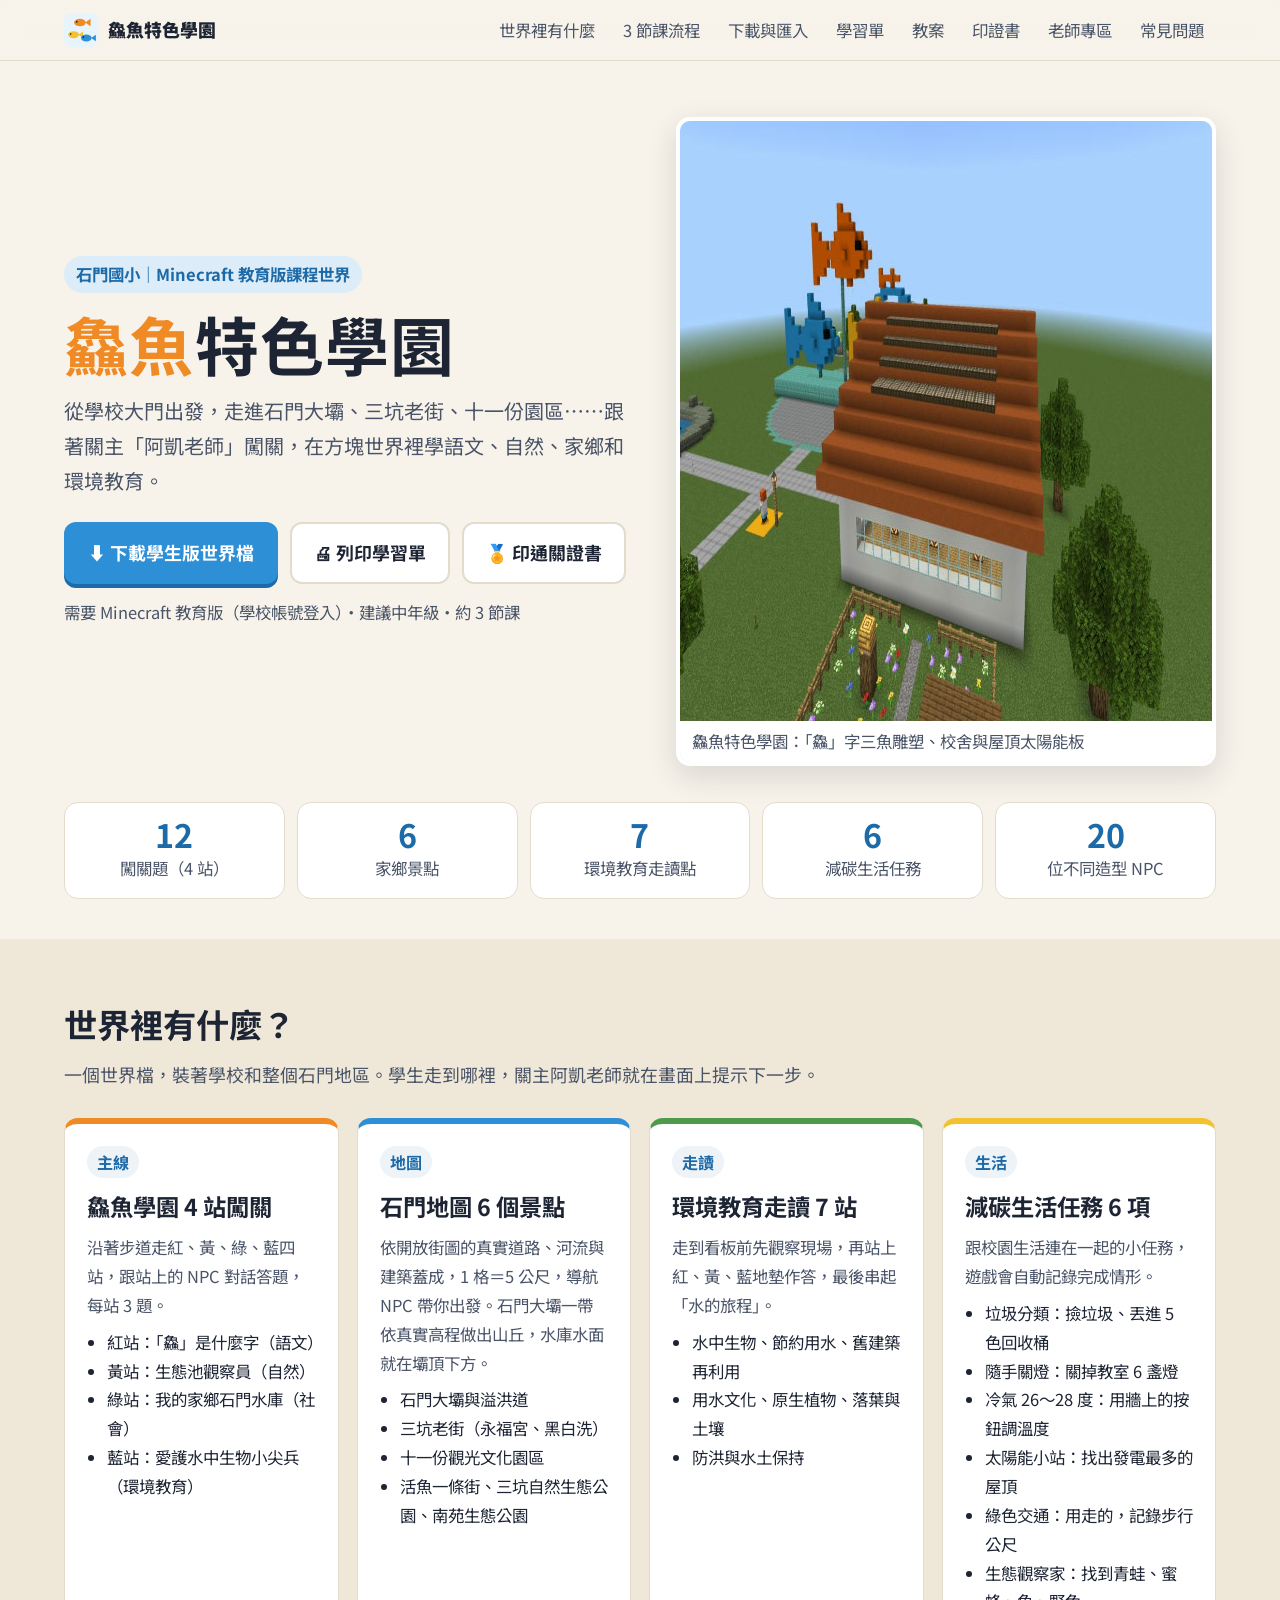
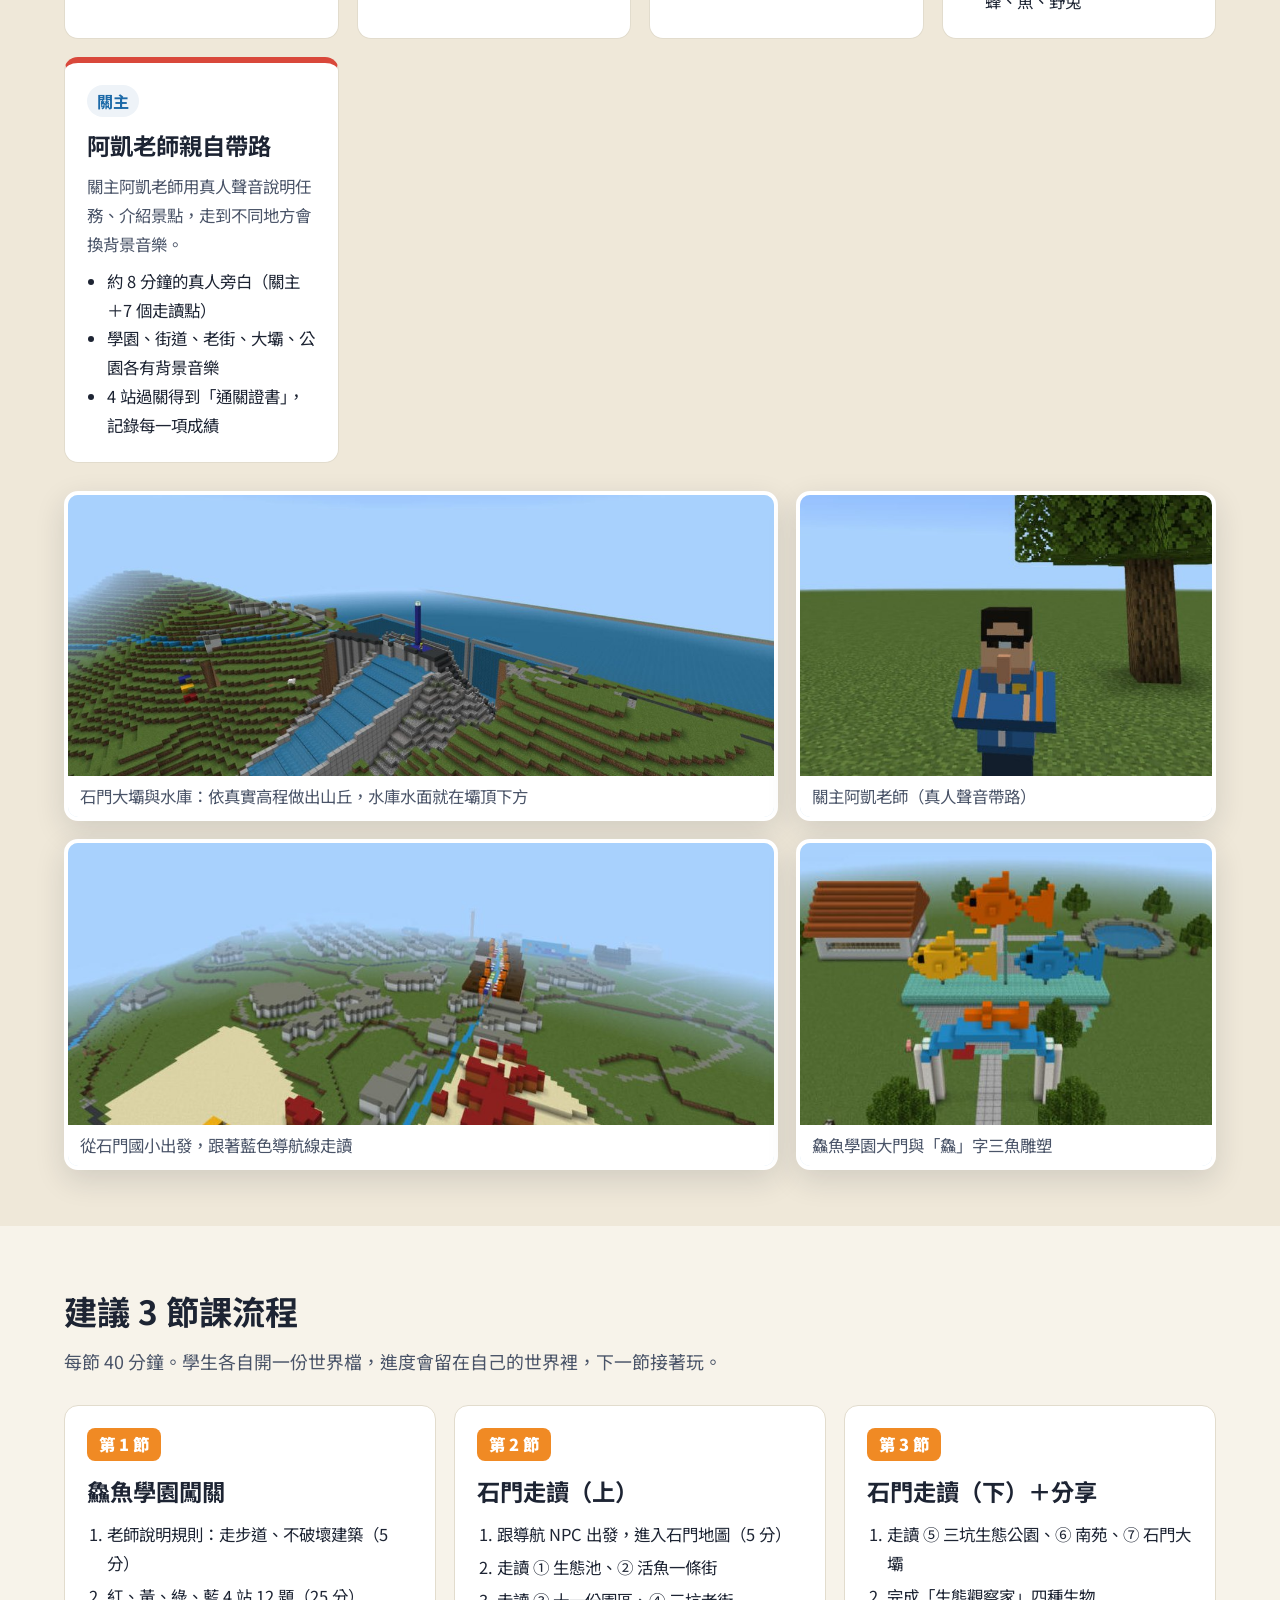
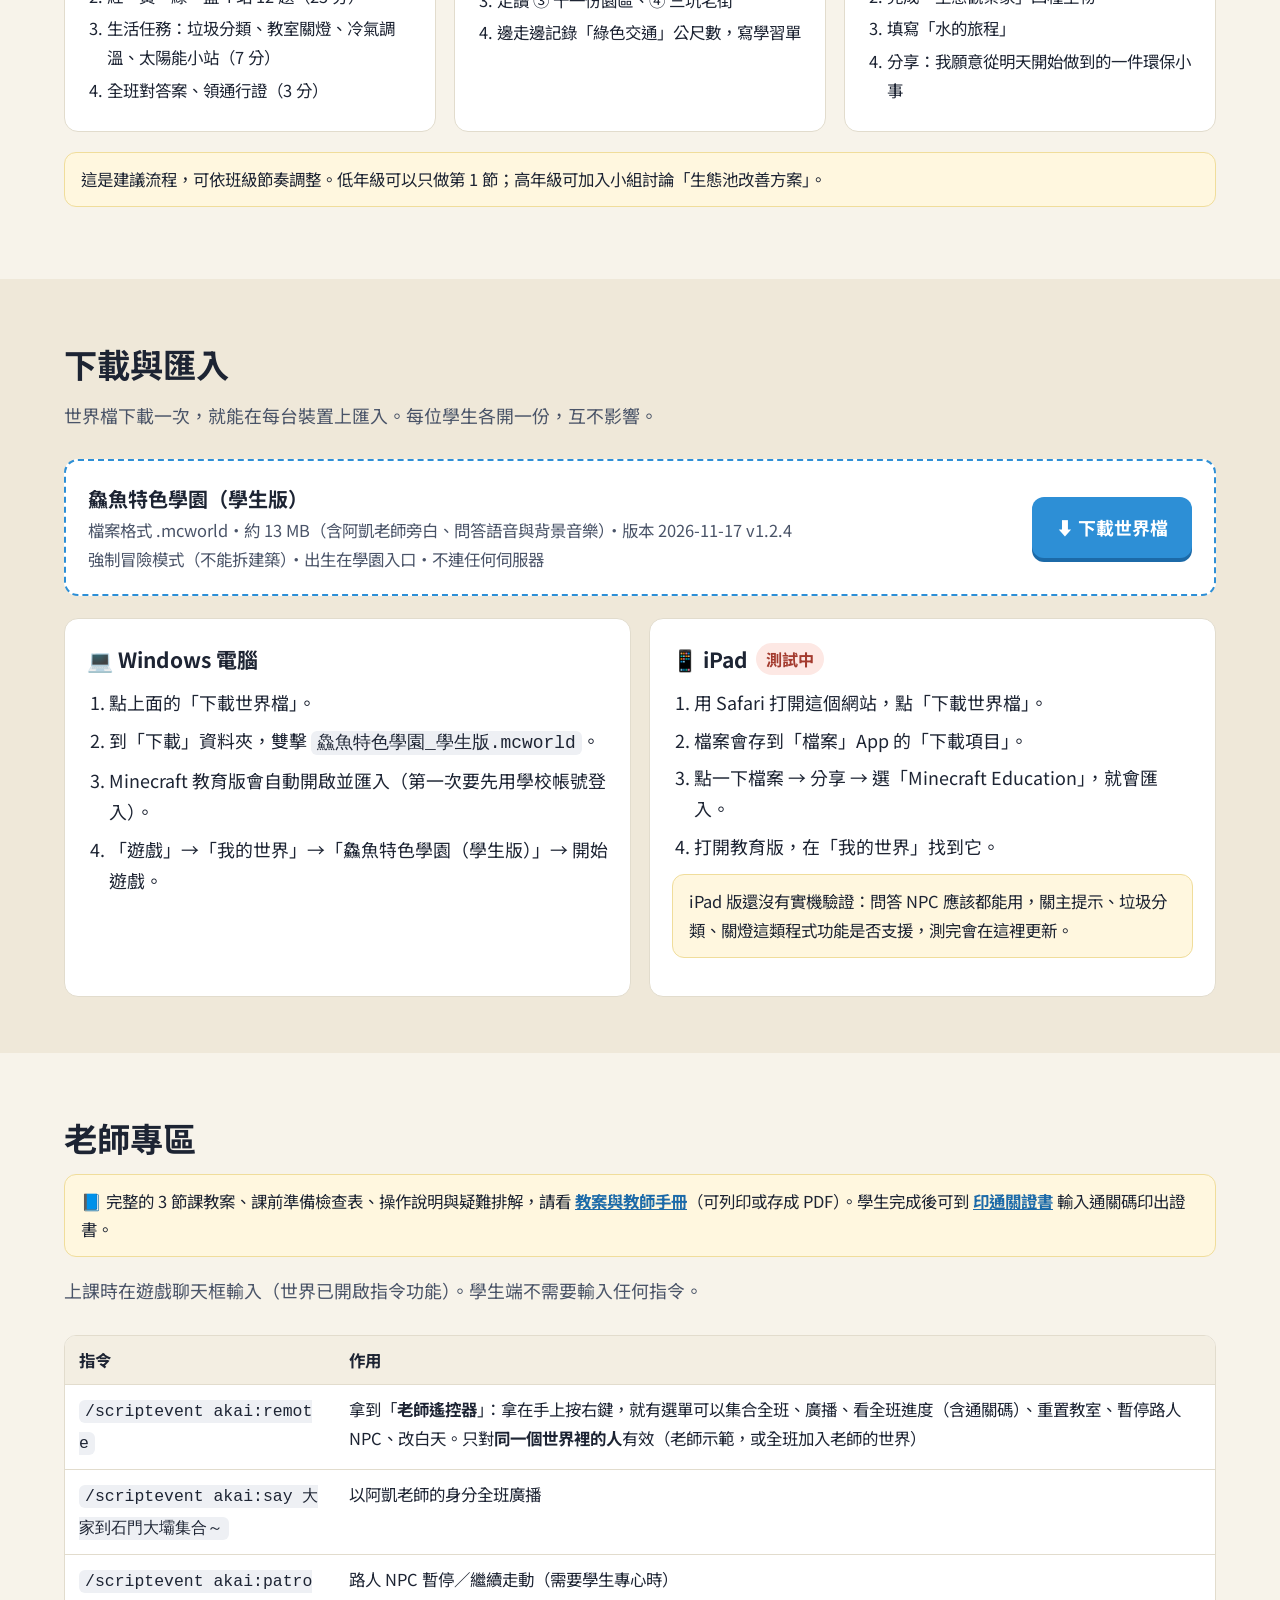
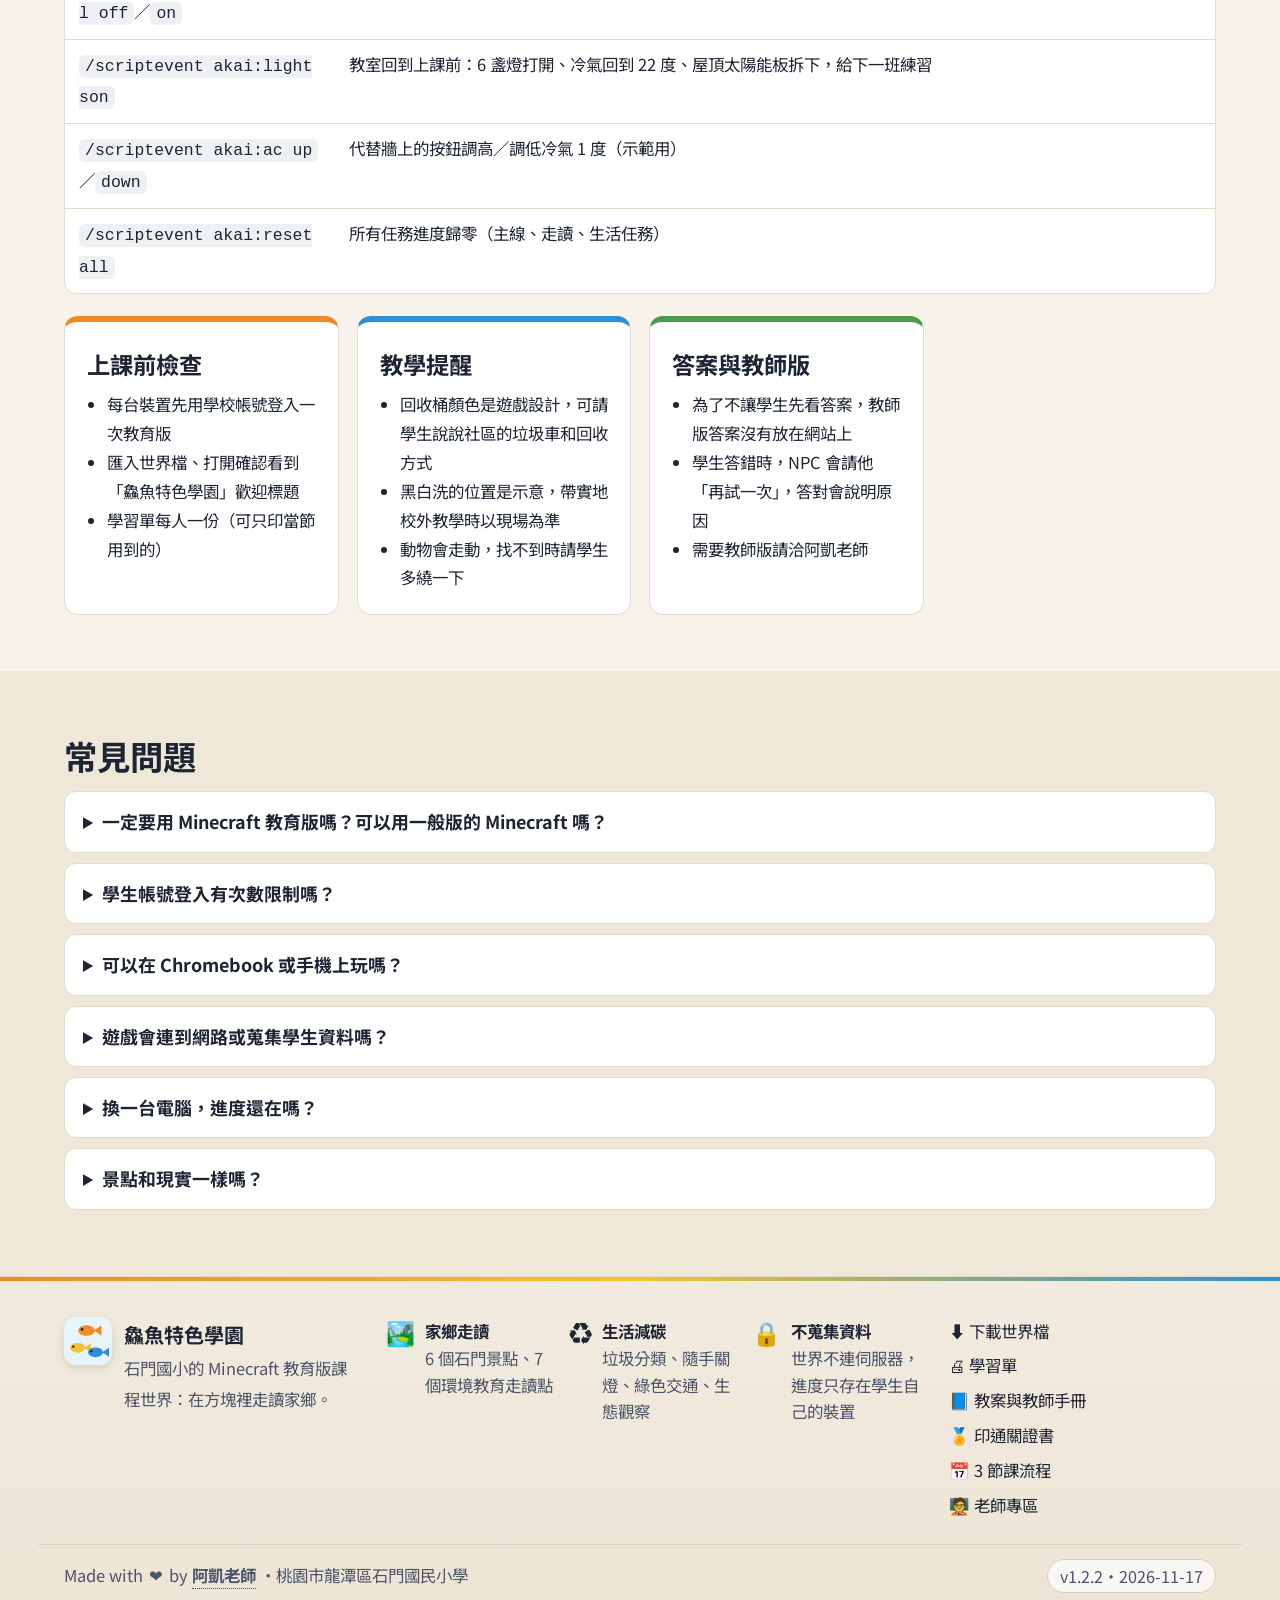
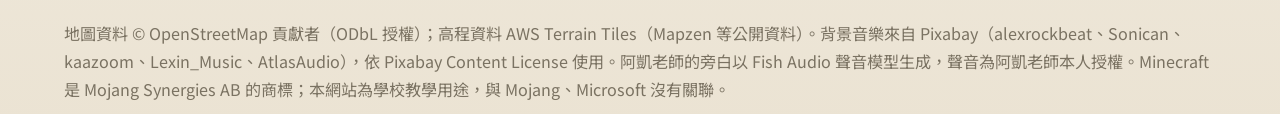
==== index.html @ fa3a0d36 "chore: 學生版世界檔 v1.2.4：新增老師控制面板、首頁新主圖 Co-Authored-By: Claude Opus 5.5 <noreply@anthropic.com>" ====
<!doctype html>
<html lang="zh-Hant-TW">
<head>
<meta charset="utf-8">
<meta name="viewport" content="width=device-width, initial-scale=1">
<title>鱻魚特色學園｜Minecraft 教育版課程世界</title>
<meta name="description" content="石門國小鱻魚特色學園：用 Minecraft 教育版走進石門水庫、三坑老街、十一份園區，跟著關主阿凱老師闖關，學語文、自然、家鄉與環境教育。提供學生版世界檔下載、學習單與 3 節課流程。">
<meta property="og:type" content="website">
<meta property="og:title" content="鱻魚特色學園｜Minecraft 教育版課程世界">
<meta property="og:description" content="跟著關主阿凱老師，在 Minecraft 教育版裡走讀石門：闖關問答、家鄉景點、環境教育、生活任務。">
<meta property="og:image" content="https://cagoooo.github.io/xianyu-minecraft/assets/og.jpg">
<meta property="og:url" content="https://cagoooo.github.io/xianyu-minecraft/">
<meta property="og:image:width" content="1200">
<meta property="og:image:height" content="630">
<meta name="twitter:card" content="summary_large_image">
<link rel="icon" href="assets/icon.svg" type="image/svg+xml">
<link rel="preconnect" href="https://fonts.googleapis.com">
<link rel="preconnect" href="https://fonts.gstatic.com" crossorigin>
<link href="https://fonts.googleapis.com/css2?family=Noto+Sans+TC:wght@400;700;900&display=swap" rel="stylesheet">
<link rel="stylesheet" href="style.css?v=1.2.1">
</head>
<body>

<header class="topbar">
  <div class="wrap">
    <a class="brand" href="#top"><img src="assets/icon.svg" alt="">鱻魚特色學園</a>
    <nav class="topnav" aria-label="頁面導覽">
      <a href="#world">世界裡有什麼</a>
      <a href="#lessons">3 節課流程</a>
      <a href="#download">下載與匯入</a>
      <a href="sheets.html">學習單</a>
      <a href="lesson.html">教案</a>
      <a href="certificate.html">印證書</a>
      <a href="#teacher">老師專區</a>
      <a href="#faq">常見問題</a>
    </nav>
  </div>
</header>

<main id="top">
  <section class="hero">
    <div class="wrap hero-grid">
      <div>
        <span class="eyebrow">石門國小｜Minecraft 教育版課程世界</span>
        <h1><span class="fishword">鱻魚</span>特色學園</h1>
        <p class="lead">從學校大門出發，走進石門大壩、三坑老街、十一份園區……跟著關主「阿凱老師」闖關，在方塊世界裡學語文、自然、家鄉和環境教育。</p>
        <div class="cta">
          <a class="btn btn-main" href="downloads/xianyu-academy-student.mcworld" download="鱻魚特色學園_學生版.mcworld">⬇ 下載學生版世界檔</a>
          <a class="btn btn-ghost" href="sheets.html">🖨 列印學習單</a>
          <a class="btn btn-ghost" href="certificate.html">🏅 印通關證書</a>
        </div>
        <small>需要 Minecraft 教育版（學校帳號登入）・建議中年級・約 3 節課</small>
      </div>
      <figure class="shot" style="margin:0">
        <img src="assets/hero.jpg" alt="鱻魚特色學園：三條魚組成的鱻字雕塑、校舍屋頂南面的太陽能板、蝴蝶花園" width="1100" height="600">
        <figcaption>鱻魚特色學園：「鱻」字三魚雕塑、校舍與屋頂太陽能板</figcaption>
      </figure>
    </div>
    <div class="wrap">
      <ul class="stats" aria-label="世界內容數量">
        <li><b>12</b><span>闖關題（4 站）</span></li>
        <li><b>6</b><span>家鄉景點</span></li>
        <li><b>7</b><span>環境教育走讀點</span></li>
        <li><b>6</b><span>減碳生活任務</span></li>
        <li><b>20</b><span>位不同造型 NPC</span></li>
      </ul>
    </div>
  </section>

  <section class="block alt" id="world">
    <div class="wrap">
      <h2>世界裡有什麼？</h2>
      <p class="sub">一個世界檔，裝著學校和整個石門地區。學生走到哪裡，關主阿凱老師就在畫面上提示下一步。</p>
      <div class="cards">
        <article class="card" style="--c: var(--fish)">
          <span class="tag">主線</span>
          <h3>鱻魚學園 4 站闖關</h3>
          <p>沿著步道走紅、黃、綠、藍四站，跟站上的 NPC 對話答題，每站 3 題。</p>
          <ul>
            <li>紅站：「鱻」是什麼字（語文）</li>
            <li>黃站：生態池觀察員（自然）</li>
            <li>綠站：我的家鄉石門水庫（社會）</li>
            <li>藍站：愛護水中生物小尖兵（環境教育）</li>
          </ul>
        </article>
        <article class="card" style="--c: var(--water)">
          <span class="tag">地圖</span>
          <h3>石門地圖 6 個景點</h3>
          <p>依開放街圖的真實道路、河流與建築蓋成，1 格＝5 公尺，導航 NPC 帶你出發。石門大壩一帶依真實高程做出山丘，水庫水面就在壩頂下方。</p>
          <ul>
            <li>石門大壩與溢洪道</li>
            <li>三坑老街（永福宮、黑白洗）</li>
            <li>十一份觀光文化園區</li>
            <li>活魚一條街、三坑自然生態公園、南苑生態公園</li>
          </ul>
        </article>
        <article class="card" style="--c: var(--leaf)">
          <span class="tag">走讀</span>
          <h3>環境教育走讀 7 站</h3>
          <p>走到看板前先觀察現場，再站上紅、黃、藍地墊作答，最後串起「水的旅程」。</p>
          <ul>
            <li>水中生物、節約用水、舊建築再利用</li>
            <li>用水文化、原生植物、落葉與土壤</li>
            <li>防洪與水土保持</li>
          </ul>
        </article>
        <article class="card" style="--c: var(--sun)">
          <span class="tag">生活</span>
          <h3>減碳生活任務 6 項</h3>
          <p>跟校園生活連在一起的小任務，遊戲會自動記錄完成情形。</p>
          <ul>
            <li>垃圾分類：撿垃圾、丟進 5 色回收桶</li>
            <li>隨手關燈：關掉教室 6 盞燈</li>
            <li>冷氣 26～28 度：用牆上的按鈕調溫度</li>
            <li>太陽能小站：找出發電最多的屋頂</li>
            <li>綠色交通：用走的，記錄步行公尺</li>
            <li>生態觀察家：找到青蛙、蜜蜂、魚、野兔</li>
          </ul>
        </article>
        <article class="card" style="--c: var(--red)">
          <span class="tag">關主</span>
          <h3>阿凱老師親自帶路</h3>
          <p>關主阿凱老師用真人聲音說明任務、介紹景點，走到不同地方會換背景音樂。</p>
          <ul>
            <li>約 8 分鐘的真人旁白（關主＋7 個走讀點）</li>
            <li>學園、街道、老街、大壩、公園各有背景音樂</li>
            <li>4 站過關得到「通關證書」，記錄每一項成績</li>
          </ul>
        </article>
      </div>

      <div class="gallery">
        <figure class="shot wide" style="margin:0">
          <img src="assets/dam.jpg" alt="遊戲中的石門大壩：溢洪道、壩頂，後方水庫水面高於下游，兩側是依真實高程做出的山丘" width="1200" height="490" loading="lazy">
          <figcaption>石門大壩與水庫：依真實高程做出山丘，水庫水面就在壩頂下方</figcaption>
        </figure>
        <figure class="shot" style="margin:0">
          <img src="assets/akai.jpg" alt="關主阿凱老師 NPC：黑框眼鏡、藍色石門運動外套" width="600" height="450" loading="lazy">
          <figcaption>關主阿凱老師（真人聲音帶路）</figcaption>
        </figure>
        <figure class="shot wide" style="margin:0">
          <img src="assets/campus-map.jpg" alt="從石門國小出發的石門地圖街景：導航員、校舍、活魚一條街" width="1200" height="387" loading="lazy">
          <figcaption>從石門國小出發，跟著藍色導航線走讀</figcaption>
        </figure>
        <figure class="shot" style="margin:0">
          <img src="assets/academy.jpg" alt="鱻魚特色學園空拍：藍色大門、三條魚組成的鱻字雕塑、校舍與生態池" width="720" height="342" loading="lazy">
          <figcaption>鱻魚學園大門與「鱻」字三魚雕塑</figcaption>
        </figure>
      </div>
    </div>
  </section>

  <section class="block" id="lessons">
    <div class="wrap">
      <h2>建議 3 節課流程</h2>
      <p class="sub">每節 40 分鐘。學生各自開一份世界檔，進度會留在自己的世界裡，下一節接著玩。</p>
      <div class="lessons">
        <article class="lesson">
          <span class="no">第 1 節</span>
          <h3>鱻魚學園闖關</h3>
          <ol>
            <li>老師說明規則：走步道、不破壞建築（5 分）</li>
            <li>紅、黃、綠、藍 4 站 12 題（25 分）</li>
            <li>生活任務：垃圾分類、教室關燈、冷氣調溫、太陽能小站（7 分）</li>
            <li>全班對答案、領通行證（3 分）</li>
          </ol>
        </article>
        <article class="lesson">
          <span class="no">第 2 節</span>
          <h3>石門走讀（上）</h3>
          <ol>
            <li>跟導航 NPC 出發，進入石門地圖（5 分）</li>
            <li>走讀 ① 生態池、② 活魚一條街</li>
            <li>走讀 ③ 十一份園區、④ 三坑老街</li>
            <li>邊走邊記錄「綠色交通」公尺數，寫學習單</li>
          </ol>
        </article>
        <article class="lesson">
          <span class="no">第 3 節</span>
          <h3>石門走讀（下）＋分享</h3>
          <ol>
            <li>走讀 ⑤ 三坑生態公園、⑥ 南苑、⑦ 石門大壩</li>
            <li>完成「生態觀察家」四種生物</li>
            <li>填寫「水的旅程」</li>
            <li>分享：我願意從明天開始做到的一件環保小事</li>
          </ol>
        </article>
      </div>
      <p class="note">這是建議流程，可依班級節奏調整。低年級可以只做第 1 節；高年級可加入小組討論「生態池改善方案」。</p>
    </div>
  </section>

  <section class="block alt" id="download">
    <div class="wrap">
      <h2>下載與匯入</h2>
      <p class="sub">世界檔下載一次，就能在每台裝置上匯入。每位學生各開一份，互不影響。</p>
      <div class="download-box">
        <div class="meta">
          <strong>鱻魚特色學園（學生版）</strong>
          <span>檔案格式 .mcworld・約 13 MB（含阿凱老師旁白、問答語音與背景音樂）・版本 2026-11-17 v1.2.4</span>
          <span>強制冒險模式（不能拆建築）・出生在學園入口・不連任何伺服器</span>
        </div>
        <a class="btn btn-main" href="downloads/xianyu-academy-student.mcworld" download="鱻魚特色學園_學生版.mcworld">⬇ 下載世界檔</a>
      </div>
      <div class="steps-grid">
        <div class="steps">
          <h3>💻 Windows 電腦</h3>
          <ol>
            <li>點上面的「下載世界檔」。</li>
            <li>到「下載」資料夾，雙擊 <code>鱻魚特色學園_學生版.mcworld</code>。</li>
            <li>Minecraft 教育版會自動開啟並匯入（第一次要先用學校帳號登入）。</li>
            <li>「遊戲」→「我的世界」→「鱻魚特色學園（學生版）」→ 開始遊戲。</li>
          </ol>
        </div>
        <div class="steps">
          <h3>📱 iPad <span class="badge-warn">測試中</span></h3>
          <ol>
            <li>用 Safari 打開這個網站，點「下載世界檔」。</li>
            <li>檔案會存到「檔案」App 的「下載項目」。</li>
            <li>點一下檔案 → 分享 → 選「Minecraft Education」，就會匯入。</li>
            <li>打開教育版，在「我的世界」找到它。</li>
          </ol>
          <p class="note" style="margin-top:12px">iPad 版還沒有實機驗證：問答 NPC 應該都能用，關主提示、垃圾分類、關燈這類程式功能是否支援，測完會在這裡更新。</p>
        </div>
      </div>
    </div>
  </section>

  <section class="block" id="teacher">
    <div class="wrap">
      <h2>老師專區</h2>
      <p class="note" style="margin:0 0 18px">📘 完整的 3 節課教案、課前準備檢查表、操作說明與疑難排解，請看 <a href="lesson.html"><strong>教案與教師手冊</strong></a>（可列印或存成 PDF）。學生完成後可到 <a href="certificate.html"><strong>印通關證書</strong></a> 輸入通關碼印出證書。</p>
      <p class="sub">上課時在遊戲聊天框輸入（世界已開啟指令功能）。學生端不需要輸入任何指令。</p>
      <div class="table-scroll">
        <table>
          <thead><tr><th>指令</th><th>作用</th></tr></thead>
          <tbody>
            <tr><td><code>/scriptevent akai:remote</code></td><td>拿到「<strong>老師遙控器</strong>」：拿在手上按右鍵，就有選單可以集合全班、廣播、看全班進度（含通關碼）、重置教室、暫停路人 NPC、改白天。只對<strong>同一個世界裡的人</strong>有效（老師示範，或全班加入老師的世界）</td></tr>
            <tr><td><code>/scriptevent akai:say 大家到石門大壩集合～</code></td><td>以阿凱老師的身分全班廣播</td></tr>
            <tr><td><code>/scriptevent akai:patrol off</code>／<code>on</code></td><td>路人 NPC 暫停／繼續走動（需要學生專心時）</td></tr>
            <tr><td><code>/scriptevent akai:lightson</code></td><td>教室回到上課前：6 盞燈打開、冷氣回到 22 度、屋頂太陽能板拆下，給下一班練習</td></tr>
            <tr><td><code>/scriptevent akai:ac up</code>／<code>down</code></td><td>代替牆上的按鈕調高／調低冷氣 1 度（示範用）</td></tr>
            <tr><td><code>/scriptevent akai:resetall</code></td><td>所有任務進度歸零（主線、走讀、生活任務）</td></tr>
          </tbody>
        </table>
      </div>
      <div class="cards" style="margin-top:22px">
        <article class="card" style="--c: var(--fish)">
          <h3>上課前檢查</h3>
          <ul>
            <li>每台裝置先用學校帳號登入一次教育版</li>
            <li>匯入世界檔、打開確認看到「鱻魚特色學園」歡迎標題</li>
            <li>學習單每人一份（可只印當節用到的）</li>
          </ul>
        </article>
        <article class="card" style="--c: var(--water)">
          <h3>教學提醒</h3>
          <ul>
            <li>回收桶顏色是遊戲設計，可請學生說說社區的垃圾車和回收方式</li>
            <li>黑白洗的位置是示意，帶實地校外教學時以現場為準</li>
            <li>動物會走動，找不到時請學生多繞一下</li>
          </ul>
        </article>
        <article class="card" style="--c: var(--leaf)">
          <h3>答案與教師版</h3>
          <ul>
            <li>為了不讓學生先看答案，教師版答案沒有放在網站上</li>
            <li>學生答錯時，NPC 會請他「再試一次」，答對會說明原因</li>
            <li>需要教師版請洽阿凱老師</li>
          </ul>
        </article>
      </div>
    </div>
  </section>

  <section class="block alt" id="faq">
    <div class="wrap faq">
      <h2>常見問題</h2>
      <details>
        <summary>一定要用 Minecraft 教育版嗎？可以用一般版的 Minecraft 嗎？</summary>
        <p>要用 Minecraft 教育版（Minecraft Education）。這份世界用到教育版的 NPC 與程式功能，一般版打不開。教育版需要學校的組織帳號登入，台灣師生可用教育雲帳號啟用 Office 365 取得。</p>
      </details>
      <details>
        <summary>學生帳號登入有次數限制嗎？</summary>
        <p>依微軟說明，沒有正式授權的帳號有免費登入次數限制（約 10 次）。正式上課前，請先確認學校是否已有教育版授權。</p>
      </details>
      <details>
        <summary>可以在 Chromebook 或手機上玩嗎？</summary>
        <p>教育版有 Chromebook 與行動裝置版本，但這份世界還沒在這些裝置上測試過，目前建議先用 Windows 電腦。</p>
      </details>
      <details>
        <summary>遊戲會連到網路或蒐集學生資料嗎？</summary>
        <p>學生版世界不會連任何伺服器，所有進度只存在該台裝置的世界檔裡。學習單只寫年班座號，不需要學生姓名。</p>
      </details>
      <details>
        <summary>換一台電腦，進度還在嗎？</summary>
        <p>不在。進度跟著那台裝置上的世界走；換裝置就從頭開始。建議同一位學生固定用同一台。</p>
      </details>
      <details>
        <summary>景點和現實一樣嗎？</summary>
        <p>道路、河流和建築位置來自開放街圖（OpenStreetMap），景點造型參考公開資料重新設計，是「縮小版的石門」。部分細節（例如黑白洗的位置）是示意，實地參訪請以現場為準。</p>
      </details>
    </div>
  </section>
</main>

<footer class="site-footer">
  <div class="footer-inner">
    <div class="footer-brand">
      <img src="assets/icon.svg" alt="" width="48" height="48">
      <div><strong>鱻魚特色學園</strong><span>石門國小的 Minecraft 教育版課程世界：在方塊裡走讀家鄉。</span></div>
    </div>
    <ul class="footer-points">
      <li><span class="fp-icon">🏞️</span><div><strong>家鄉走讀</strong><small>6 個石門景點、7 個環境教育走讀點</small></div></li>
      <li><span class="fp-icon">♻️</span><div><strong>生活減碳</strong><small>垃圾分類、隨手關燈、綠色交通、生態觀察</small></div></li>
      <li><span class="fp-icon">🔒</span><div><strong>不蒐集資料</strong><small>世界不連伺服器，進度只存在學生自己的裝置</small></div></li>
    </ul>
    <nav class="footer-links" aria-label="快速連結">
      <a href="#download">⬇ 下載世界檔</a>
      <a href="sheets.html">🖨 學習單</a>
      <a href="lesson.html">📘 教案與教師手冊</a>
      <a href="certificate.html">🏅 印通關證書</a>
      <a href="#lessons">📅 3 節課流程</a>
      <a href="#teacher">🧑‍🏫 老師專區</a>
    </nav>
  </div>
  <div class="footer-bottom">
    <p class="site-credit">Made with <span class="site-credit__heart" aria-label="愛心">❤️</span> by
      <a href="https://cagoooo.github.io/Akai/" target="_blank" rel="noopener noreferrer" class="site-credit__author">阿凱老師</a>
      <span class="footer-school"><span class="footer-dot" aria-hidden="true">・</span>桃園市龍潭區石門國民小學</span></p>
    <p class="version-tag">v1.2.2・2026-11-17</p>
  </div>
  <p class="legal">地圖資料 © OpenStreetMap 貢獻者（ODbL 授權）；高程資料 AWS Terrain Tiles（Mapzen 等公開資料）。背景音樂來自 Pixabay（alexrockbeat、Sonican、kaazoom、Lexin_Music、AtlasAudio），依 Pixabay Content License 使用。阿凱老師的旁白以 Fish Audio 聲音模型生成，聲音為阿凱老師本人授權。Minecraft 是 Mojang Synergies AB 的商標；本網站為學校教學用途，與 Mojang、Microsoft 沒有關聯。</p>
</footer>

</body>
</html>
---- style.css ----
/* 鱻魚特色學園 課程入口網站 */
:root {
  --bg: #f7f3ea;
  --paper: #ffffff;
  --ink: #1d2433;
  --ink-soft: #4a5468;
  --line: #e2dccd;
  --water: #2d8fd6;
  --water-deep: #1c6aa8;
  --fish: #f08a24;
  --sun: #f2c230;
  --leaf: #4f9a4a;
  --red: #d9483b;
  --radius: 14px;
  /* 桌機善用寬度：1900px 螢幕每側留白約 3%，不再擠在 1120px 窄欄 */
  --max: min(1360px, 94vw);
  /* 字級階梯（rem，跟著根字級在平板／桌機一起放大） */
  --fs-xs: .9rem;
  --fs-sm: .92rem;
  --fs-base: 1rem;
  --fs-md: 1.12rem;
  --fs-lg: 1.3rem;
}
* { box-sizing: border-box; }
html { scroll-behavior: smooth; font-size: var(--fs-base); }
@media (min-width: 768px) { html { font-size: var(--fs-base); } }
@media (min-width: 1200px) { html { font-size: var(--fs-md); } }
body {
  margin: 0;
  background: var(--bg);
  color: var(--ink);
  font: var(--fs-base)/1.75 "Noto Sans TC", system-ui, -apple-system, "Microsoft JhengHei", sans-serif;
}
img { max-width: 100%; display: block; }
a { color: var(--water-deep); }
.wrap { max-width: var(--max); margin: 0 auto; padding: 0 clamp(16px, 2vw, 28px); }

/* 頂部導覽 */
.topbar { position: sticky; top: 0; z-index: 10; background: rgba(247, 243, 234, .92); backdrop-filter: blur(8px); border-bottom: 1px solid var(--line); }
.topbar .wrap { display: flex; align-items: center; gap: 16px; min-height: 60px; }
.brand { display: flex; align-items: center; gap: 10px; font-weight: 900; text-decoration: none; color: var(--ink); white-space: nowrap; }
.brand img { width: 34px; height: 34px; }
.topnav { display: flex; gap: 4px; margin-left: auto; overflow-x: auto; scrollbar-width: none; }
.topnav::-webkit-scrollbar { display: none; }
.topnav a { padding: 6px 12px; border-radius: 999px; text-decoration: none; color: var(--ink-soft); font-size: var(--fs-sm); white-space: nowrap; }
.topnav a:hover { background: #ebe4d4; color: var(--ink); }

/* 首屏 */
.hero { padding: 56px 0 40px; }
.hero .stats { margin-top: 36px; }
.hero .hero-grid { display: grid; grid-template-columns: 1.05fr 1fr; gap: 44px; align-items: center; }
.eyebrow { display: inline-block; font-size: var(--fs-sm); font-weight: 700; color: var(--water-deep); background: #dcecf8; padding: 4px 12px; border-radius: 999px; }
.hero h1 { font-size: clamp(2.4rem, 5vw, 3.8rem); line-height: 1.15; margin: 14px 0 12px; letter-spacing: .02em; }
.hero h1 .fishword { color: var(--fish); }
.hero p.lead { font-size: var(--fs-md); color: var(--ink-soft); margin: 0 0 24px; }
.cta { display: flex; flex-wrap: wrap; gap: 12px; }
.btn { display: inline-flex; align-items: center; gap: 8px; padding: 13px 22px; border-radius: 12px; font-weight: 700; text-decoration: none; border: 2px solid transparent; font-size: var(--fs-base); cursor: pointer; }
.btn-main { background: var(--water); color: #fff; box-shadow: 0 4px 0 var(--water-deep); }
.btn-main:hover { transform: translateY(1px); box-shadow: 0 3px 0 var(--water-deep); }
.btn-ghost { background: var(--paper); color: var(--ink); border-color: var(--line); }
.btn-ghost:hover { border-color: var(--ink-soft); }
.hero small { display: block; margin-top: 14px; color: var(--ink-soft); font-size: var(--fs-sm); }
.shot { border-radius: var(--radius); overflow: hidden; border: 4px solid #fff; box-shadow: 0 10px 30px rgba(29, 36, 51, .14); background: #cfe6f5; }
.shot figcaption { font-size: var(--fs-sm); color: var(--ink-soft); background: #fff; padding: 6px 12px; }

/* 數字條 */
.stats { display: grid; grid-template-columns: repeat(5, 1fr); gap: 12px; margin: 8px 0 0; padding: 0; list-style: none; }
.stats li { background: var(--paper); border: 1px solid var(--line); border-radius: var(--radius); padding: 14px 10px; text-align: center; }
.stats b { display: block; font-size: clamp(1.8rem, 2.4vw, 2.6rem); line-height: 1.1; color: var(--water-deep); }
.stats span { font-size: var(--fs-sm); color: var(--ink-soft); }

/* 區塊 */
section.block { padding: 56px 0; }
section.alt { background: #efe8d9; }
.block h2 { font-size: clamp(1.6rem, 2.6vw, 2.5rem); margin: 0 0 6px; }
.block .sub { color: var(--ink-soft); margin: 0 0 28px; }
.cards { display: grid; grid-template-columns: repeat(auto-fill, minmax(230px, 1fr)); gap: 18px; }
.card { background: var(--paper); border: 1px solid var(--line); border-radius: var(--radius); padding: 22px; border-top: 6px solid var(--c, var(--water)); }
.card h3 { margin: 0 0 6px; font-size: var(--fs-lg); }
.card p { margin: 0 0 8px; color: var(--ink-soft); font-size: var(--fs-sm); }
.card ul { margin: 0; padding-left: 20px; font-size: var(--fs-sm); }
.tag { display: inline-block; font-size: var(--fs-xs); font-weight: 700; padding: 2px 10px; border-radius: 999px; background: #eef3f8; color: var(--water-deep); margin-bottom: 8px; }

.gallery { display: grid; grid-template-columns: 1.7fr 1fr; gap: 18px; margin-top: 28px; }
.gallery .shot { display: flex; flex-direction: column; }
.gallery img { width: 100%; height: clamp(220px, 22vw, 360px); object-fit: cover; }

/* 課程流程 */
.lessons { display: grid; grid-template-columns: repeat(3, 1fr); gap: 18px; counter-reset: l; }
.lesson { background: var(--paper); border-radius: var(--radius); border: 1px solid var(--line); padding: 22px; position: relative; }
.lesson .no { font-weight: 900; color: #fff; background: var(--fish); display: inline-block; padding: 2px 12px; border-radius: 8px; font-size: var(--fs-sm); }
.lesson h3 { margin: 10px 0 8px; font-size: var(--fs-lg); }
.lesson ol { margin: 0; padding-left: 20px; font-size: var(--fs-sm); }
.lesson ol li { margin-bottom: 4px; }
.note { background: #fff7df; border: 1px solid #f0dd9b; border-radius: 12px; padding: 12px 16px; font-size: var(--fs-sm); margin-top: 20px; }

/* 下載步驟 */
.steps-grid { display: grid; grid-template-columns: 1fr 1fr; gap: 18px; }
.steps { background: var(--paper); border: 1px solid var(--line); border-radius: var(--radius); padding: 22px; }
.steps h3 { margin: 0 0 10px; display: flex; align-items: center; gap: 8px; }
.steps ol { margin: 0; padding-left: 22px; }
.steps li { margin-bottom: 6px; }
.badge-warn { font-size: var(--fs-xs); background: #fde8e4; color: #a33a2e; padding: 2px 10px; border-radius: 999px; font-weight: 700; }
.download-box { display: flex; flex-wrap: wrap; align-items: center; gap: 18px; background: var(--paper); border: 2px dashed var(--water); border-radius: var(--radius); padding: 20px 22px; margin-bottom: 22px; }
.download-box .meta { flex: 1 1 260px; }
.download-box .meta strong { font-size: var(--fs-md); }
.download-box .meta span { display: block; color: var(--ink-soft); font-size: var(--fs-sm); }

/* 表格 */
.table-scroll { overflow-x: auto; border: 1px solid var(--line); border-radius: 12px; background: var(--paper); }
table { border-collapse: collapse; width: 100%; font-size: var(--fs-sm); }
th, td { text-align: left; padding: 10px 14px; border-bottom: 1px solid var(--line); vertical-align: top; }
th { background: #f3eee2; white-space: nowrap; }
tr:last-child td { border-bottom: 0; }
code { background: #eef0f4; padding: 2px 6px; border-radius: 6px; font-size: 1em; word-break: break-all; }

/* 常見問題 */
.faq details { background: var(--paper); border: 1px solid var(--line); border-radius: 12px; padding: 14px 18px; margin-bottom: 10px; }
.faq summary { font-weight: 700; cursor: pointer; }
.faq details p { margin: 8px 0 0; color: var(--ink-soft); font-size: var(--fs-sm); }

/* 頁尾 */
.site-footer { margin-top: 0; background: linear-gradient(#f1ebdf, #ebe3d3); border-top: 1px solid var(--line); position: relative; }
.site-footer::before { content: ""; position: absolute; left: 0; right: 0; top: 0; height: 4px; background: linear-gradient(90deg, var(--fish), var(--sun), var(--water)); }
.footer-inner { max-width: var(--max); margin: 0 auto; padding: 40px clamp(16px, 2vw, 28px) 24px; display: grid; grid-template-columns: 1.1fr 2fr 1fr; gap: 28px; }
.footer-brand { display: flex; gap: 12px; align-items: flex-start; }
.footer-brand img { width: 48px; height: 48px; border-radius: 12px; box-shadow: 0 3px 10px rgba(0, 0, 0, .12); }
.footer-brand strong { display: block; font-size: var(--fs-md); }
.footer-brand span { font-size: var(--fs-sm); color: var(--ink-soft); }
.footer-points { list-style: none; margin: 0; padding: 0; display: grid; grid-template-columns: repeat(3, 1fr); gap: 14px; }
.footer-points li { display: flex; gap: 10px; }
.fp-icon { font-size: var(--fs-lg); line-height: 1.3; }
.footer-points strong { display: block; font-size: var(--fs-sm); }
.footer-points small { color: var(--ink-soft); font-size: var(--fs-sm); line-height: 1.6; display: block; }
.footer-links { display: flex; flex-direction: column; gap: 6px; }
.footer-links a { text-decoration: none; color: var(--ink); font-size: var(--fs-sm); }
.footer-links a:hover { color: var(--water-deep); }
.footer-bottom { max-width: var(--max); margin: 0 auto; padding: 14px clamp(16px, 2vw, 28px) 26px; border-top: 1px solid #ddd3bf; display: flex; justify-content: space-between; align-items: center; gap: 12px; flex-wrap: wrap; font-size: var(--fs-sm); color: var(--ink-soft); }
.footer-bottom p { margin: 0; }
.site-credit__heart { display: inline-block; margin: 0 2px; }
.site-credit__author { color: inherit; text-decoration: none; border-bottom: 1px dotted currentColor; padding-bottom: 1px; font-weight: 700; }
.site-credit__author:hover { color: var(--fish); border-bottom-color: var(--fish); }
.version-tag { background: rgba(255, 255, 255, .7); border: 1px solid #d8cdb6; border-radius: 999px; padding: 2px 12px; font-size: var(--fs-xs); }
.legal { max-width: var(--max); margin: 0 auto; padding: 0 clamp(16px, 2vw, 28px) 22px; font-size: var(--fs-xs); color: #7a7262; }

/* 平板 */
@media (max-width: 900px) {
  .hero .hero-grid { grid-template-columns: 1fr; gap: 28px; }
  .stats { grid-template-columns: repeat(3, 1fr); }
  .lessons { grid-template-columns: 1fr; }
  .footer-inner { grid-template-columns: 1fr 1fr; }
  .footer-points { grid-column: 1 / -1; order: 3; }
}
/* 手機 */
@media (max-width: 640px) {
  .wrap { padding: 0 16px; }
  .topnav { display: none; }
  .hero { padding: 32px 0 24px; }
  .stats { grid-template-columns: repeat(2, 1fr); }
  .stats li:last-child { grid-column: 1 / -1; }
  .steps-grid, .gallery { grid-template-columns: 1fr; }
  .gallery .tall { grid-row: auto; }
  .btn { width: 100%; justify-content: center; }
  section.block { padding: 40px 0; }
  .footer-inner { grid-template-columns: 1fr; padding: 32px 16px 20px; }
  .footer-points { grid-template-columns: 1fr; }
  .footer-links { flex-direction: row; flex-wrap: wrap; }
  .footer-links a { background: rgba(255, 255, 255, .7); border: 1px solid #d8cdb6; border-radius: 999px; padding: 6px 14px; }
  .footer-bottom { flex-direction: column; text-align: center; padding: 14px 16px 24px; }
  .footer-dot { display: none; }
  .footer-school { display: block; }
}
@media print {
  .topbar, .site-footer, .legal, .no-print { display: none !important; }
}
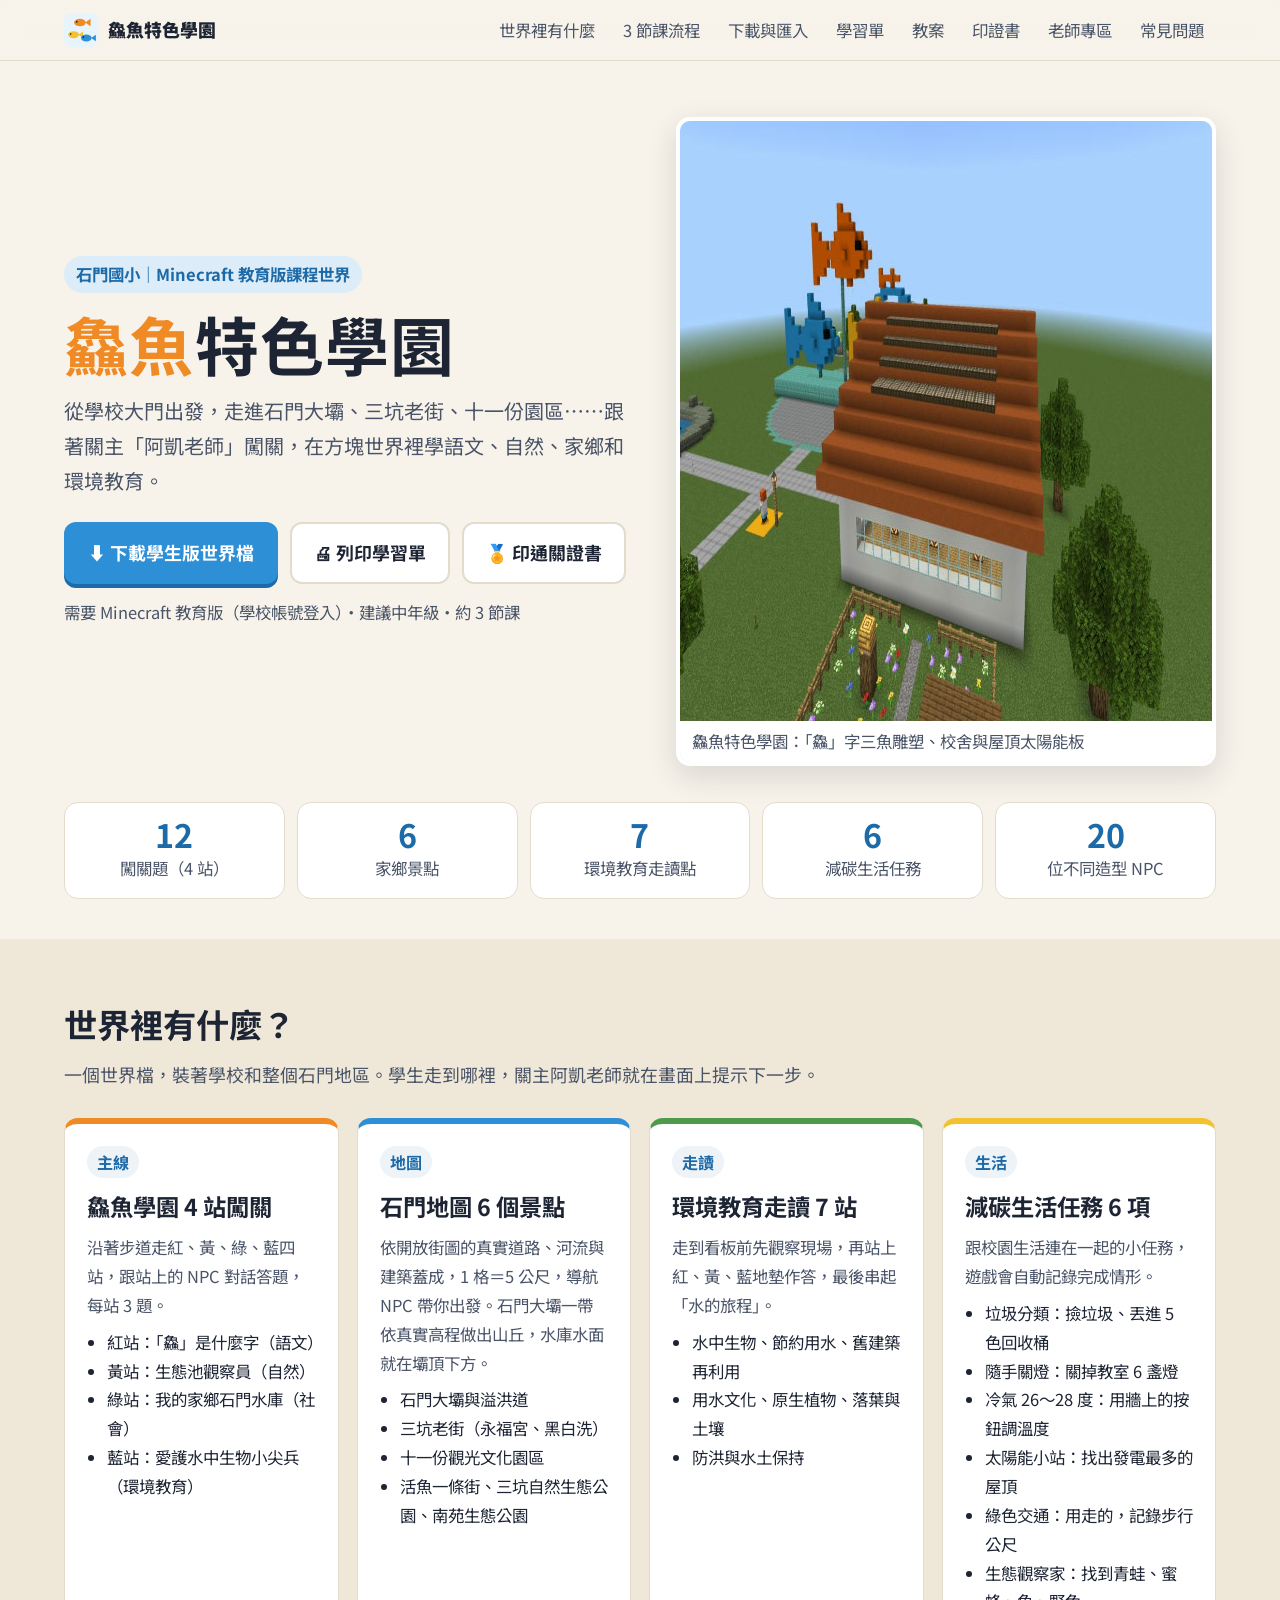
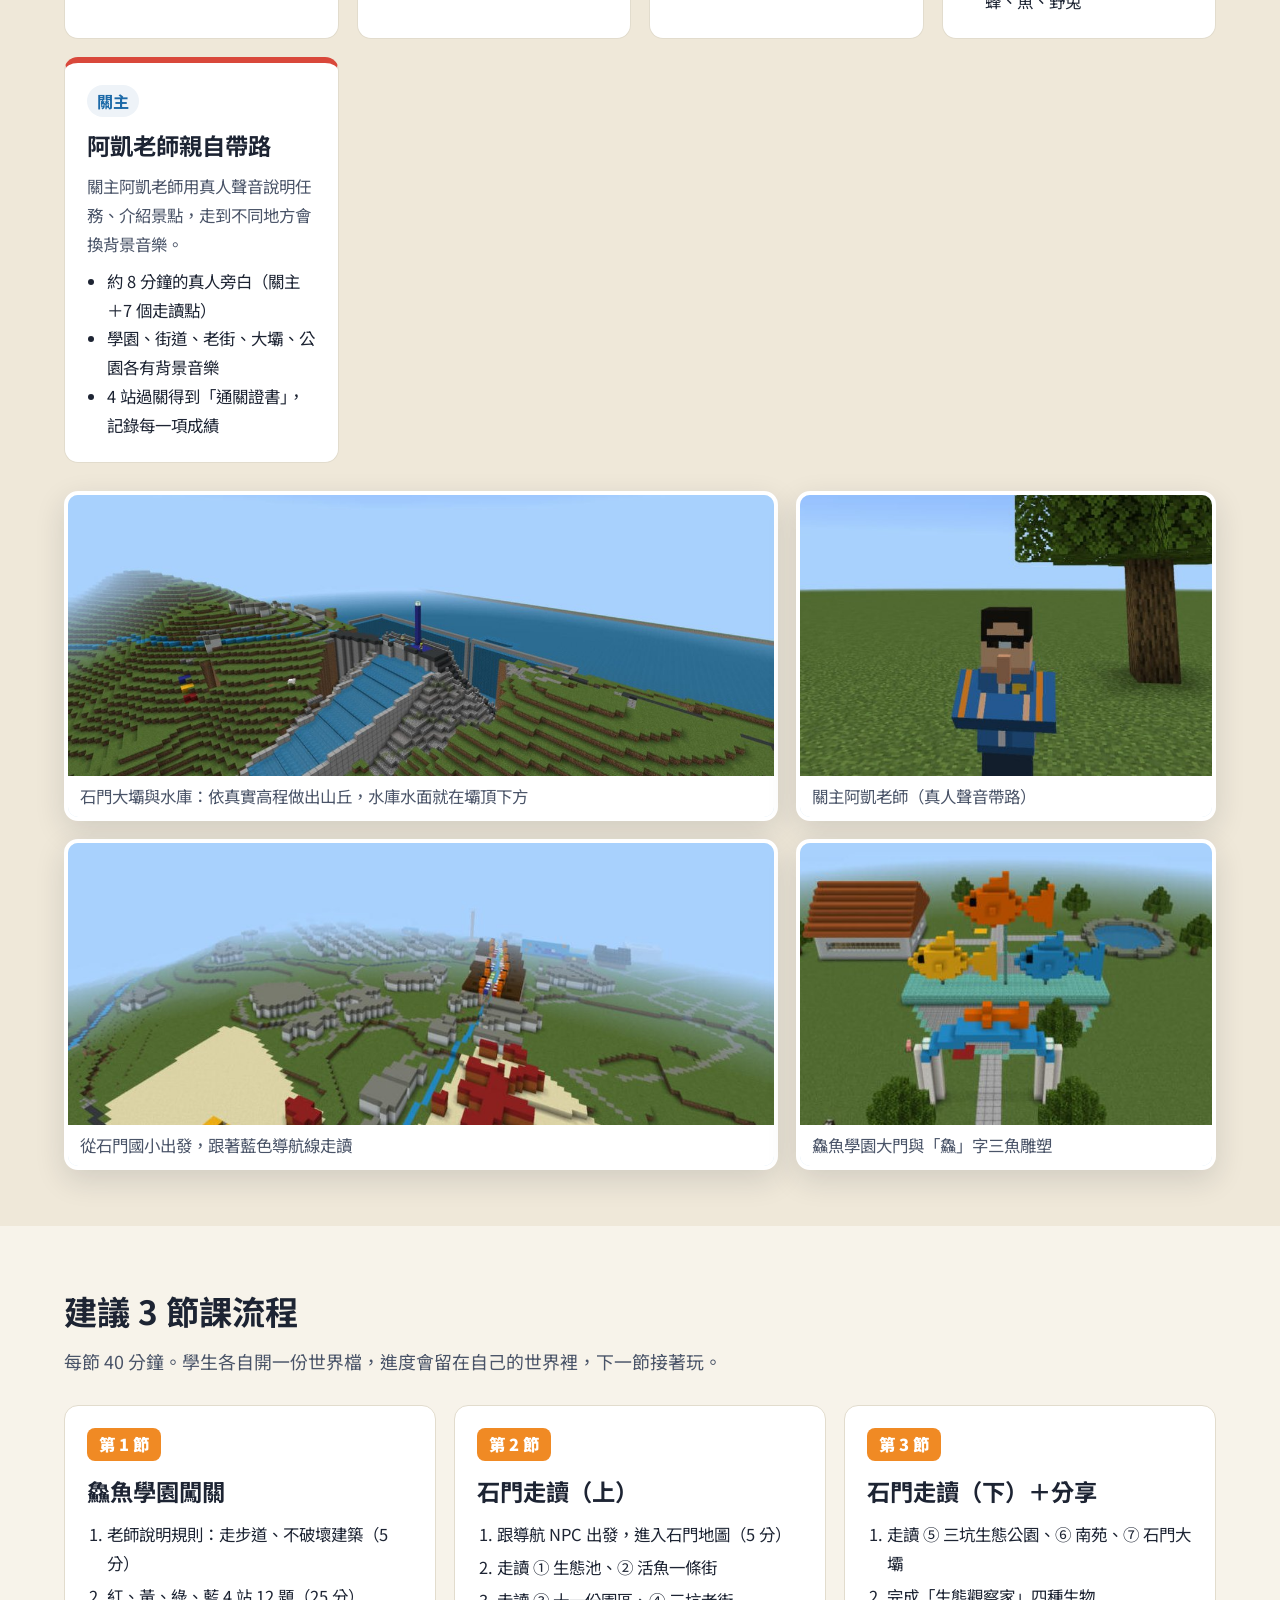
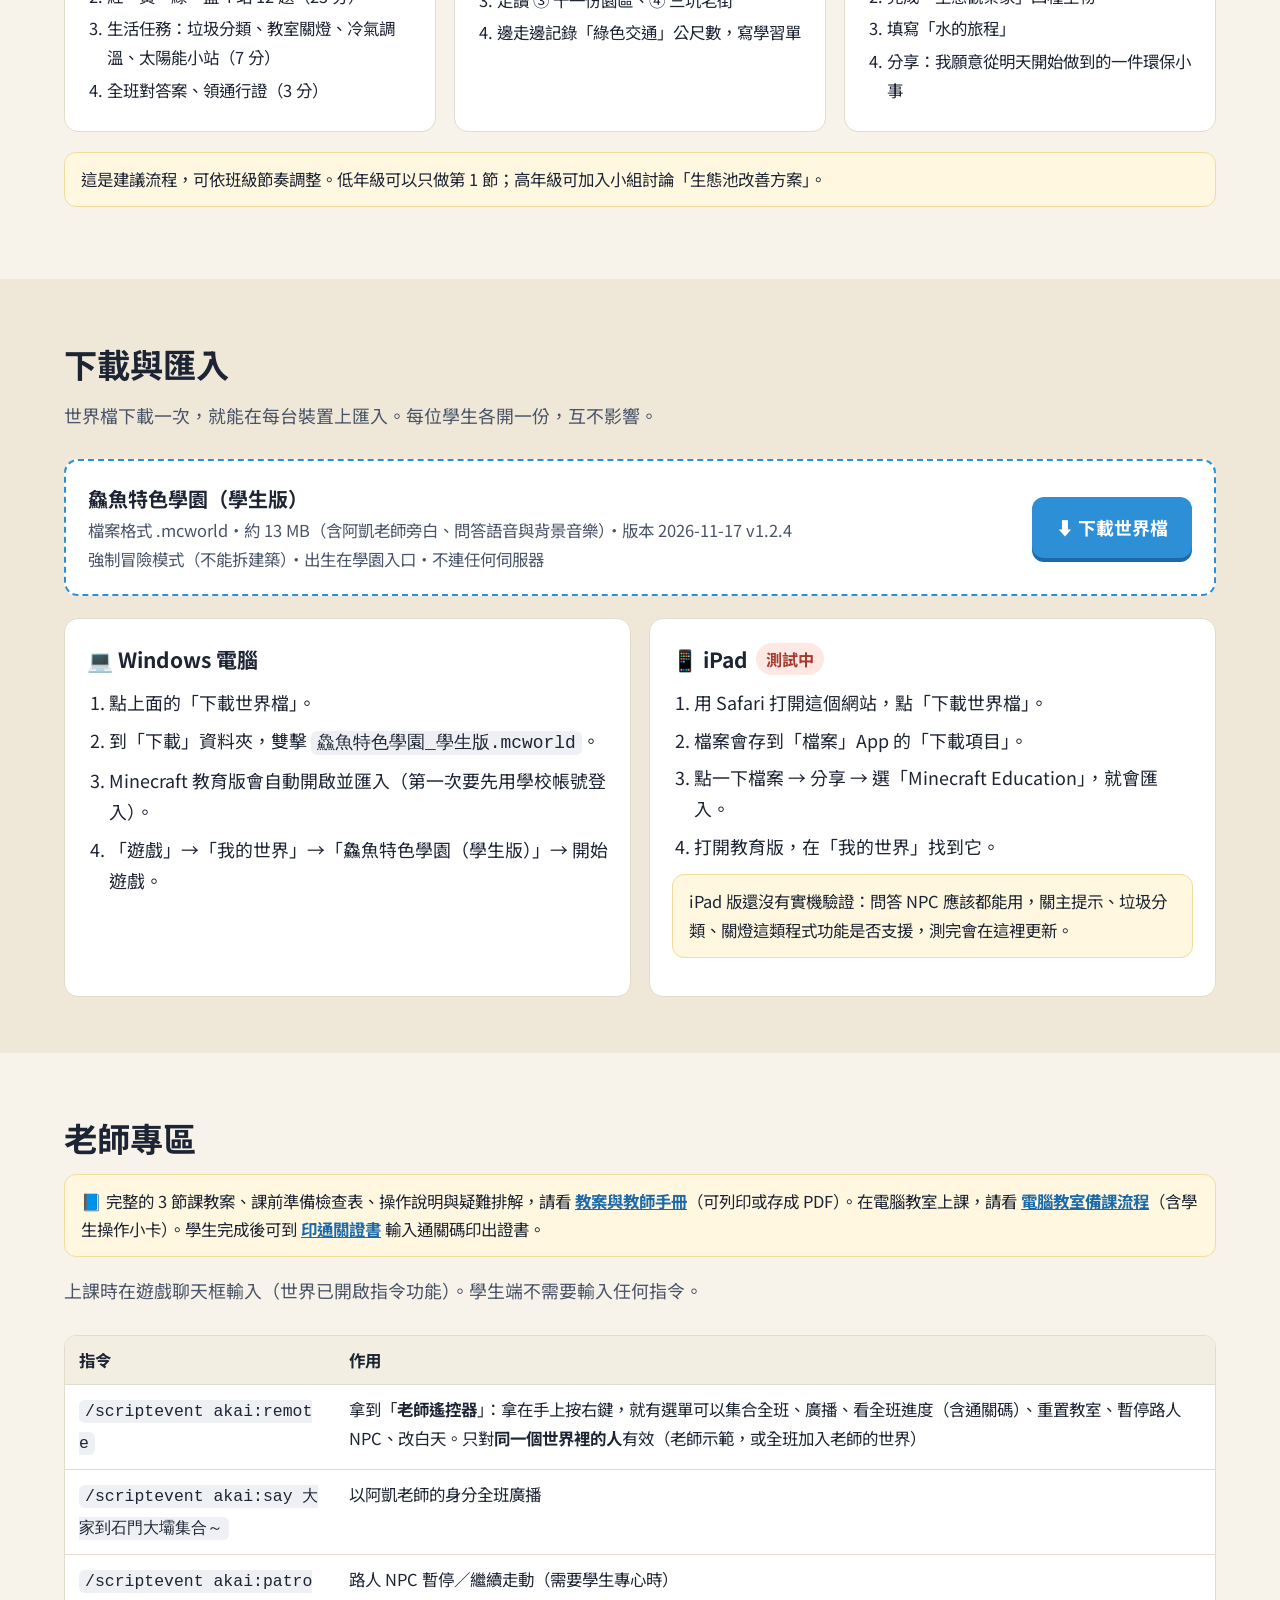
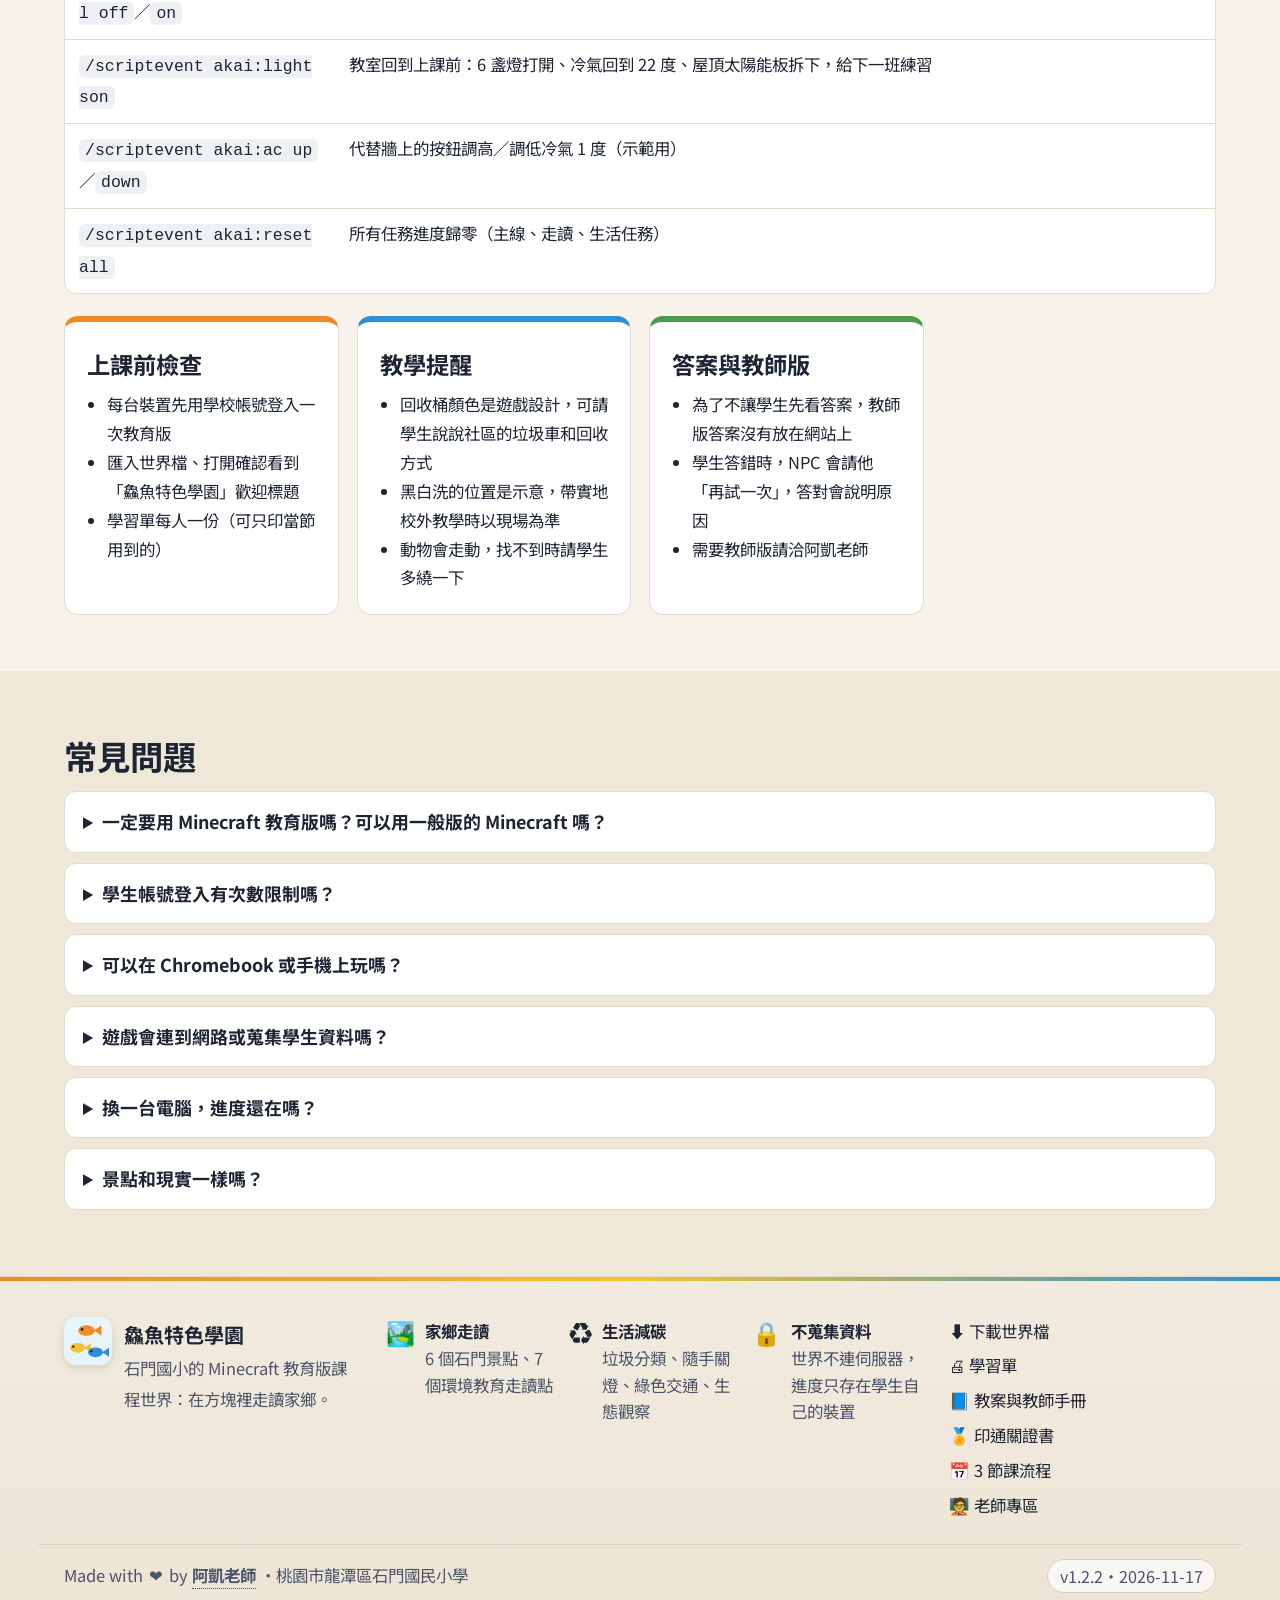
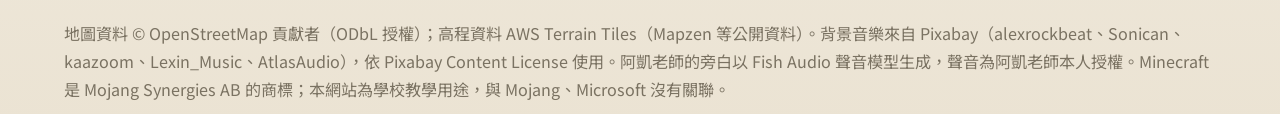
==== commit a9f7a5e8: "docs: 新增電腦教室備課流程頁（含學生操作小卡） Co-Authored-By: Claude Opus 5.5 <noreply@anthropic.com>" ====
--- a/index.html
+++ b/index.html
@@ -1,337 +1,337 @@
-<!doctype html>
-<html lang="zh-Hant-TW">
-<head>
-<meta charset="utf-8">
-<meta name="viewport" content="width=device-width, initial-scale=1">
-<title>鱻魚特色學園｜Minecraft 教育版課程世界</title>
-<meta name="description" content="石門國小鱻魚特色學園：用 Minecraft 教育版走進石門水庫、三坑老街、十一份園區，跟著關主阿凱老師闖關，學語文、自然、家鄉與環境教育。提供學生版世界檔下載、學習單與 3 節課流程。">
-<meta property="og:type" content="website">
-<meta property="og:title" content="鱻魚特色學園｜Minecraft 教育版課程世界">
-<meta property="og:description" content="跟著關主阿凱老師，在 Minecraft 教育版裡走讀石門：闖關問答、家鄉景點、環境教育、生活任務。">
-<meta property="og:image" content="https://cagoooo.github.io/xianyu-minecraft/assets/og.jpg">
-<meta property="og:url" content="https://cagoooo.github.io/xianyu-minecraft/">
-<meta property="og:image:width" content="1200">
-<meta property="og:image:height" content="630">
-<meta name="twitter:card" content="summary_large_image">
-<link rel="icon" href="assets/icon.svg" type="image/svg+xml">
-<link rel="preconnect" href="https://fonts.googleapis.com">
-<link rel="preconnect" href="https://fonts.gstatic.com" crossorigin>
-<link href="https://fonts.googleapis.com/css2?family=Noto+Sans+TC:wght@400;700;900&display=swap" rel="stylesheet">
-<link rel="stylesheet" href="style.css?v=1.2.1">
-</head>
-<body>
-
-<header class="topbar">
-  <div class="wrap">
-    <a class="brand" href="#top"><img src="assets/icon.svg" alt="">鱻魚特色學園</a>
-    <nav class="topnav" aria-label="頁面導覽">
-      <a href="#world">世界裡有什麼</a>
-      <a href="#lessons">3 節課流程</a>
-      <a href="#download">下載與匯入</a>
-      <a href="sheets.html">學習單</a>
-      <a href="lesson.html">教案</a>
-      <a href="certificate.html">印證書</a>
-      <a href="#teacher">老師專區</a>
-      <a href="#faq">常見問題</a>
-    </nav>
-  </div>
-</header>
-
-<main id="top">
-  <section class="hero">
-    <div class="wrap hero-grid">
-      <div>
-        <span class="eyebrow">石門國小｜Minecraft 教育版課程世界</span>
-        <h1><span class="fishword">鱻魚</span>特色學園</h1>
-        <p class="lead">從學校大門出發，走進石門大壩、三坑老街、十一份園區……跟著關主「阿凱老師」闖關，在方塊世界裡學語文、自然、家鄉和環境教育。</p>
-        <div class="cta">
-          <a class="btn btn-main" href="downloads/xianyu-academy-student.mcworld" download="鱻魚特色學園_學生版.mcworld">⬇ 下載學生版世界檔</a>
-          <a class="btn btn-ghost" href="sheets.html">🖨 列印學習單</a>
-          <a class="btn btn-ghost" href="certificate.html">🏅 印通關證書</a>
-        </div>
-        <small>需要 Minecraft 教育版（學校帳號登入）・建議中年級・約 3 節課</small>
-      </div>
-      <figure class="shot" style="margin:0">
-        <img src="assets/hero.jpg" alt="鱻魚特色學園：三條魚組成的鱻字雕塑、校舍屋頂南面的太陽能板、蝴蝶花園" width="1100" height="600">
-        <figcaption>鱻魚特色學園：「鱻」字三魚雕塑、校舍與屋頂太陽能板</figcaption>
-      </figure>
-    </div>
-    <div class="wrap">
-      <ul class="stats" aria-label="世界內容數量">
-        <li><b>12</b><span>闖關題（4 站）</span></li>
-        <li><b>6</b><span>家鄉景點</span></li>
-        <li><b>7</b><span>環境教育走讀點</span></li>
-        <li><b>6</b><span>減碳生活任務</span></li>
-        <li><b>20</b><span>位不同造型 NPC</span></li>
-      </ul>
-    </div>
-  </section>
-
-  <section class="block alt" id="world">
-    <div class="wrap">
-      <h2>世界裡有什麼？</h2>
-      <p class="sub">一個世界檔，裝著學校和整個石門地區。學生走到哪裡，關主阿凱老師就在畫面上提示下一步。</p>
-      <div class="cards">
-        <article class="card" style="--c: var(--fish)">
-          <span class="tag">主線</span>
-          <h3>鱻魚學園 4 站闖關</h3>
-          <p>沿著步道走紅、黃、綠、藍四站，跟站上的 NPC 對話答題，每站 3 題。</p>
-          <ul>
-            <li>紅站：「鱻」是什麼字（語文）</li>
-            <li>黃站：生態池觀察員（自然）</li>
-            <li>綠站：我的家鄉石門水庫（社會）</li>
-            <li>藍站：愛護水中生物小尖兵（環境教育）</li>
-          </ul>
-        </article>
-        <article class="card" style="--c: var(--water)">
-          <span class="tag">地圖</span>
-          <h3>石門地圖 6 個景點</h3>
-          <p>依開放街圖的真實道路、河流與建築蓋成，1 格＝5 公尺，導航 NPC 帶你出發。石門大壩一帶依真實高程做出山丘，水庫水面就在壩頂下方。</p>
-          <ul>
-            <li>石門大壩與溢洪道</li>
-            <li>三坑老街（永福宮、黑白洗）</li>
-            <li>十一份觀光文化園區</li>
-            <li>活魚一條街、三坑自然生態公園、南苑生態公園</li>
-          </ul>
-        </article>
-        <article class="card" style="--c: var(--leaf)">
-          <span class="tag">走讀</span>
-          <h3>環境教育走讀 7 站</h3>
-          <p>走到看板前先觀察現場，再站上紅、黃、藍地墊作答，最後串起「水的旅程」。</p>
-          <ul>
-            <li>水中生物、節約用水、舊建築再利用</li>
-            <li>用水文化、原生植物、落葉與土壤</li>
-            <li>防洪與水土保持</li>
-          </ul>
-        </article>
-        <article class="card" style="--c: var(--sun)">
-          <span class="tag">生活</span>
-          <h3>減碳生活任務 6 項</h3>
-          <p>跟校園生活連在一起的小任務，遊戲會自動記錄完成情形。</p>
-          <ul>
-            <li>垃圾分類：撿垃圾、丟進 5 色回收桶</li>
-            <li>隨手關燈：關掉教室 6 盞燈</li>
-            <li>冷氣 26～28 度：用牆上的按鈕調溫度</li>
-            <li>太陽能小站：找出發電最多的屋頂</li>
-            <li>綠色交通：用走的，記錄步行公尺</li>
-            <li>生態觀察家：找到青蛙、蜜蜂、魚、野兔</li>
-          </ul>
-        </article>
-        <article class="card" style="--c: var(--red)">
-          <span class="tag">關主</span>
-          <h3>阿凱老師親自帶路</h3>
-          <p>關主阿凱老師用真人聲音說明任務、介紹景點，走到不同地方會換背景音樂。</p>
-          <ul>
-            <li>約 8 分鐘的真人旁白（關主＋7 個走讀點）</li>
-            <li>學園、街道、老街、大壩、公園各有背景音樂</li>
-            <li>4 站過關得到「通關證書」，記錄每一項成績</li>
-          </ul>
-        </article>
-      </div>
-
-      <div class="gallery">
-        <figure class="shot wide" style="margin:0">
-          <img src="assets/dam.jpg" alt="遊戲中的石門大壩：溢洪道、壩頂，後方水庫水面高於下游，兩側是依真實高程做出的山丘" width="1200" height="490" loading="lazy">
-          <figcaption>石門大壩與水庫：依真實高程做出山丘，水庫水面就在壩頂下方</figcaption>
-        </figure>
-        <figure class="shot" style="margin:0">
-          <img src="assets/akai.jpg" alt="關主阿凱老師 NPC：黑框眼鏡、藍色石門運動外套" width="600" height="450" loading="lazy">
-          <figcaption>關主阿凱老師（真人聲音帶路）</figcaption>
-        </figure>
-        <figure class="shot wide" style="margin:0">
-          <img src="assets/campus-map.jpg" alt="從石門國小出發的石門地圖街景：導航員、校舍、活魚一條街" width="1200" height="387" loading="lazy">
-          <figcaption>從石門國小出發，跟著藍色導航線走讀</figcaption>
-        </figure>
-        <figure class="shot" style="margin:0">
-          <img src="assets/academy.jpg" alt="鱻魚特色學園空拍：藍色大門、三條魚組成的鱻字雕塑、校舍與生態池" width="720" height="342" loading="lazy">
-          <figcaption>鱻魚學園大門與「鱻」字三魚雕塑</figcaption>
-        </figure>
-      </div>
-    </div>
-  </section>
-
-  <section class="block" id="lessons">
-    <div class="wrap">
-      <h2>建議 3 節課流程</h2>
-      <p class="sub">每節 40 分鐘。學生各自開一份世界檔，進度會留在自己的世界裡，下一節接著玩。</p>
-      <div class="lessons">
-        <article class="lesson">
-          <span class="no">第 1 節</span>
-          <h3>鱻魚學園闖關</h3>
-          <ol>
-            <li>老師說明規則：走步道、不破壞建築（5 分）</li>
-            <li>紅、黃、綠、藍 4 站 12 題（25 分）</li>
-            <li>生活任務：垃圾分類、教室關燈、冷氣調溫、太陽能小站（7 分）</li>
-            <li>全班對答案、領通行證（3 分）</li>
-          </ol>
-        </article>
-        <article class="lesson">
-          <span class="no">第 2 節</span>
-          <h3>石門走讀（上）</h3>
-          <ol>
-            <li>跟導航 NPC 出發，進入石門地圖（5 分）</li>
-            <li>走讀 ① 生態池、② 活魚一條街</li>
-            <li>走讀 ③ 十一份園區、④ 三坑老街</li>
-            <li>邊走邊記錄「綠色交通」公尺數，寫學習單</li>
-          </ol>
-        </article>
-        <article class="lesson">
-          <span class="no">第 3 節</span>
-          <h3>石門走讀（下）＋分享</h3>
-          <ol>
-            <li>走讀 ⑤ 三坑生態公園、⑥ 南苑、⑦ 石門大壩</li>
-            <li>完成「生態觀察家」四種生物</li>
-            <li>填寫「水的旅程」</li>
-            <li>分享：我願意從明天開始做到的一件環保小事</li>
-          </ol>
-        </article>
-      </div>
-      <p class="note">這是建議流程，可依班級節奏調整。低年級可以只做第 1 節；高年級可加入小組討論「生態池改善方案」。</p>
-    </div>
-  </section>
-
-  <section class="block alt" id="download">
-    <div class="wrap">
-      <h2>下載與匯入</h2>
-      <p class="sub">世界檔下載一次，就能在每台裝置上匯入。每位學生各開一份，互不影響。</p>
-      <div class="download-box">
-        <div class="meta">
-          <strong>鱻魚特色學園（學生版）</strong>
-          <span>檔案格式 .mcworld・約 13 MB（含阿凱老師旁白、問答語音與背景音樂）・版本 2026-11-17 v1.2.4</span>
-          <span>強制冒險模式（不能拆建築）・出生在學園入口・不連任何伺服器</span>
-        </div>
-        <a class="btn btn-main" href="downloads/xianyu-academy-student.mcworld" download="鱻魚特色學園_學生版.mcworld">⬇ 下載世界檔</a>
-      </div>
-      <div class="steps-grid">
-        <div class="steps">
-          <h3>💻 Windows 電腦</h3>
-          <ol>
-            <li>點上面的「下載世界檔」。</li>
-            <li>到「下載」資料夾，雙擊 <code>鱻魚特色學園_學生版.mcworld</code>。</li>
-            <li>Minecraft 教育版會自動開啟並匯入（第一次要先用學校帳號登入）。</li>
-            <li>「遊戲」→「我的世界」→「鱻魚特色學園（學生版）」→ 開始遊戲。</li>
-          </ol>
-        </div>
-        <div class="steps">
-          <h3>📱 iPad <span class="badge-warn">測試中</span></h3>
-          <ol>
-            <li>用 Safari 打開這個網站，點「下載世界檔」。</li>
-            <li>檔案會存到「檔案」App 的「下載項目」。</li>
-            <li>點一下檔案 → 分享 → 選「Minecraft Education」，就會匯入。</li>
-            <li>打開教育版，在「我的世界」找到它。</li>
-          </ol>
-          <p class="note" style="margin-top:12px">iPad 版還沒有實機驗證：問答 NPC 應該都能用，關主提示、垃圾分類、關燈這類程式功能是否支援，測完會在這裡更新。</p>
-        </div>
-      </div>
-    </div>
-  </section>
-
-  <section class="block" id="teacher">
-    <div class="wrap">
-      <h2>老師專區</h2>
-      <p class="note" style="margin:0 0 18px">📘 完整的 3 節課教案、課前準備檢查表、操作說明與疑難排解，請看 <a href="lesson.html"><strong>教案與教師手冊</strong></a>（可列印或存成 PDF）。學生完成後可到 <a href="certificate.html"><strong>印通關證書</strong></a> 輸入通關碼印出證書。</p>
-      <p class="sub">上課時在遊戲聊天框輸入（世界已開啟指令功能）。學生端不需要輸入任何指令。</p>
-      <div class="table-scroll">
-        <table>
-          <thead><tr><th>指令</th><th>作用</th></tr></thead>
-          <tbody>
-            <tr><td><code>/scriptevent akai:remote</code></td><td>拿到「<strong>老師遙控器</strong>」：拿在手上按右鍵，就有選單可以集合全班、廣播、看全班進度（含通關碼）、重置教室、暫停路人 NPC、改白天。只對<strong>同一個世界裡的人</strong>有效（老師示範，或全班加入老師的世界）</td></tr>
-            <tr><td><code>/scriptevent akai:say 大家到石門大壩集合～</code></td><td>以阿凱老師的身分全班廣播</td></tr>
-            <tr><td><code>/scriptevent akai:patrol off</code>／<code>on</code></td><td>路人 NPC 暫停／繼續走動（需要學生專心時）</td></tr>
-            <tr><td><code>/scriptevent akai:lightson</code></td><td>教室回到上課前：6 盞燈打開、冷氣回到 22 度、屋頂太陽能板拆下，給下一班練習</td></tr>
-            <tr><td><code>/scriptevent akai:ac up</code>／<code>down</code></td><td>代替牆上的按鈕調高／調低冷氣 1 度（示範用）</td></tr>
-            <tr><td><code>/scriptevent akai:resetall</code></td><td>所有任務進度歸零（主線、走讀、生活任務）</td></tr>
-          </tbody>
-        </table>
-      </div>
-      <div class="cards" style="margin-top:22px">
-        <article class="card" style="--c: var(--fish)">
-          <h3>上課前檢查</h3>
-          <ul>
-            <li>每台裝置先用學校帳號登入一次教育版</li>
-            <li>匯入世界檔、打開確認看到「鱻魚特色學園」歡迎標題</li>
-            <li>學習單每人一份（可只印當節用到的）</li>
-          </ul>
-        </article>
-        <article class="card" style="--c: var(--water)">
-          <h3>教學提醒</h3>
-          <ul>
-            <li>回收桶顏色是遊戲設計，可請學生說說社區的垃圾車和回收方式</li>
-            <li>黑白洗的位置是示意，帶實地校外教學時以現場為準</li>
-            <li>動物會走動，找不到時請學生多繞一下</li>
-          </ul>
-        </article>
-        <article class="card" style="--c: var(--leaf)">
-          <h3>答案與教師版</h3>
-          <ul>
-            <li>為了不讓學生先看答案，教師版答案沒有放在網站上</li>
-            <li>學生答錯時，NPC 會請他「再試一次」，答對會說明原因</li>
-            <li>需要教師版請洽阿凱老師</li>
-          </ul>
-        </article>
-      </div>
-    </div>
-  </section>
-
-  <section class="block alt" id="faq">
-    <div class="wrap faq">
-      <h2>常見問題</h2>
-      <details>
-        <summary>一定要用 Minecraft 教育版嗎？可以用一般版的 Minecraft 嗎？</summary>
-        <p>要用 Minecraft 教育版（Minecraft Education）。這份世界用到教育版的 NPC 與程式功能，一般版打不開。教育版需要學校的組織帳號登入，台灣師生可用教育雲帳號啟用 Office 365 取得。</p>
-      </details>
-      <details>
-        <summary>學生帳號登入有次數限制嗎？</summary>
-        <p>依微軟說明，沒有正式授權的帳號有免費登入次數限制（約 10 次）。正式上課前，請先確認學校是否已有教育版授權。</p>
-      </details>
-      <details>
-        <summary>可以在 Chromebook 或手機上玩嗎？</summary>
-        <p>教育版有 Chromebook 與行動裝置版本，但這份世界還沒在這些裝置上測試過，目前建議先用 Windows 電腦。</p>
-      </details>
-      <details>
-        <summary>遊戲會連到網路或蒐集學生資料嗎？</summary>
-        <p>學生版世界不會連任何伺服器，所有進度只存在該台裝置的世界檔裡。學習單只寫年班座號，不需要學生姓名。</p>
-      </details>
-      <details>
-        <summary>換一台電腦，進度還在嗎？</summary>
-        <p>不在。進度跟著那台裝置上的世界走；換裝置就從頭開始。建議同一位學生固定用同一台。</p>
-      </details>
-      <details>
-        <summary>景點和現實一樣嗎？</summary>
-        <p>道路、河流和建築位置來自開放街圖（OpenStreetMap），景點造型參考公開資料重新設計，是「縮小版的石門」。部分細節（例如黑白洗的位置）是示意，實地參訪請以現場為準。</p>
-      </details>
-    </div>
-  </section>
-</main>
-
-<footer class="site-footer">
-  <div class="footer-inner">
-    <div class="footer-brand">
-      <img src="assets/icon.svg" alt="" width="48" height="48">
-      <div><strong>鱻魚特色學園</strong><span>石門國小的 Minecraft 教育版課程世界：在方塊裡走讀家鄉。</span></div>
-    </div>
-    <ul class="footer-points">
-      <li><span class="fp-icon">🏞️</span><div><strong>家鄉走讀</strong><small>6 個石門景點、7 個環境教育走讀點</small></div></li>
-      <li><span class="fp-icon">♻️</span><div><strong>生活減碳</strong><small>垃圾分類、隨手關燈、綠色交通、生態觀察</small></div></li>
-      <li><span class="fp-icon">🔒</span><div><strong>不蒐集資料</strong><small>世界不連伺服器，進度只存在學生自己的裝置</small></div></li>
-    </ul>
-    <nav class="footer-links" aria-label="快速連結">
-      <a href="#download">⬇ 下載世界檔</a>
-      <a href="sheets.html">🖨 學習單</a>
-      <a href="lesson.html">📘 教案與教師手冊</a>
-      <a href="certificate.html">🏅 印通關證書</a>
-      <a href="#lessons">📅 3 節課流程</a>
-      <a href="#teacher">🧑‍🏫 老師專區</a>
-    </nav>
-  </div>
-  <div class="footer-bottom">
-    <p class="site-credit">Made with <span class="site-credit__heart" aria-label="愛心">❤️</span> by
-      <a href="https://cagoooo.github.io/Akai/" target="_blank" rel="noopener noreferrer" class="site-credit__author">阿凱老師</a>
-      <span class="footer-school"><span class="footer-dot" aria-hidden="true">・</span>桃園市龍潭區石門國民小學</span></p>
-    <p class="version-tag">v1.2.2・2026-11-17</p>
-  </div>
-  <p class="legal">地圖資料 © OpenStreetMap 貢獻者（ODbL 授權）；高程資料 AWS Terrain Tiles（Mapzen 等公開資料）。背景音樂來自 Pixabay（alexrockbeat、Sonican、kaazoom、Lexin_Music、AtlasAudio），依 Pixabay Content License 使用。阿凱老師的旁白以 Fish Audio 聲音模型生成，聲音為阿凱老師本人授權。Minecraft 是 Mojang Synergies AB 的商標；本網站為學校教學用途，與 Mojang、Microsoft 沒有關聯。</p>
-</footer>
-
-</body>
-</html>
+<!doctype html>
+<html lang="zh-Hant-TW">
+<head>
+<meta charset="utf-8">
+<meta name="viewport" content="width=device-width, initial-scale=1">
+<title>鱻魚特色學園｜Minecraft 教育版課程世界</title>
+<meta name="description" content="石門國小鱻魚特色學園：用 Minecraft 教育版走進石門水庫、三坑老街、十一份園區，跟著關主阿凱老師闖關，學語文、自然、家鄉與環境教育。提供學生版世界檔下載、學習單與 3 節課流程。">
+<meta property="og:type" content="website">
+<meta property="og:title" content="鱻魚特色學園｜Minecraft 教育版課程世界">
+<meta property="og:description" content="跟著關主阿凱老師，在 Minecraft 教育版裡走讀石門：闖關問答、家鄉景點、環境教育、生活任務。">
+<meta property="og:image" content="https://cagoooo.github.io/xianyu-minecraft/assets/og.jpg">
+<meta property="og:url" content="https://cagoooo.github.io/xianyu-minecraft/">
+<meta property="og:image:width" content="1200">
+<meta property="og:image:height" content="630">
+<meta name="twitter:card" content="summary_large_image">
+<link rel="icon" href="assets/icon.svg" type="image/svg+xml">
+<link rel="preconnect" href="https://fonts.googleapis.com">
+<link rel="preconnect" href="https://fonts.gstatic.com" crossorigin>
+<link href="https://fonts.googleapis.com/css2?family=Noto+Sans+TC:wght@400;700;900&display=swap" rel="stylesheet">
+<link rel="stylesheet" href="style.css?v=1.2.1">
+</head>
+<body>
+
+<header class="topbar">
+  <div class="wrap">
+    <a class="brand" href="#top"><img src="assets/icon.svg" alt="">鱻魚特色學園</a>
+    <nav class="topnav" aria-label="頁面導覽">
+      <a href="#world">世界裡有什麼</a>
+      <a href="#lessons">3 節課流程</a>
+      <a href="#download">下載與匯入</a>
+      <a href="sheets.html">學習單</a>
+      <a href="lesson.html">教案</a>
+      <a href="certificate.html">印證書</a>
+      <a href="#teacher">老師專區</a>
+      <a href="#faq">常見問題</a>
+    </nav>
+  </div>
+</header>
+
+<main id="top">
+  <section class="hero">
+    <div class="wrap hero-grid">
+      <div>
+        <span class="eyebrow">石門國小｜Minecraft 教育版課程世界</span>
+        <h1><span class="fishword">鱻魚</span>特色學園</h1>
+        <p class="lead">從學校大門出發，走進石門大壩、三坑老街、十一份園區……跟著關主「阿凱老師」闖關，在方塊世界裡學語文、自然、家鄉和環境教育。</p>
+        <div class="cta">
+          <a class="btn btn-main" href="downloads/xianyu-academy-student.mcworld" download="鱻魚特色學園_學生版.mcworld">⬇ 下載學生版世界檔</a>
+          <a class="btn btn-ghost" href="sheets.html">🖨 列印學習單</a>
+          <a class="btn btn-ghost" href="certificate.html">🏅 印通關證書</a>
+        </div>
+        <small>需要 Minecraft 教育版（學校帳號登入）・建議中年級・約 3 節課</small>
+      </div>
+      <figure class="shot" style="margin:0">
+        <img src="assets/hero.jpg" alt="鱻魚特色學園：三條魚組成的鱻字雕塑、校舍屋頂南面的太陽能板、蝴蝶花園" width="1100" height="600">
+        <figcaption>鱻魚特色學園：「鱻」字三魚雕塑、校舍與屋頂太陽能板</figcaption>
+      </figure>
+    </div>
+    <div class="wrap">
+      <ul class="stats" aria-label="世界內容數量">
+        <li><b>12</b><span>闖關題（4 站）</span></li>
+        <li><b>6</b><span>家鄉景點</span></li>
+        <li><b>7</b><span>環境教育走讀點</span></li>
+        <li><b>6</b><span>減碳生活任務</span></li>
+        <li><b>20</b><span>位不同造型 NPC</span></li>
+      </ul>
+    </div>
+  </section>
+
+  <section class="block alt" id="world">
+    <div class="wrap">
+      <h2>世界裡有什麼？</h2>
+      <p class="sub">一個世界檔，裝著學校和整個石門地區。學生走到哪裡，關主阿凱老師就在畫面上提示下一步。</p>
+      <div class="cards">
+        <article class="card" style="--c: var(--fish)">
+          <span class="tag">主線</span>
+          <h3>鱻魚學園 4 站闖關</h3>
+          <p>沿著步道走紅、黃、綠、藍四站，跟站上的 NPC 對話答題，每站 3 題。</p>
+          <ul>
+            <li>紅站：「鱻」是什麼字（語文）</li>
+            <li>黃站：生態池觀察員（自然）</li>
+            <li>綠站：我的家鄉石門水庫（社會）</li>
+            <li>藍站：愛護水中生物小尖兵（環境教育）</li>
+          </ul>
+        </article>
+        <article class="card" style="--c: var(--water)">
+          <span class="tag">地圖</span>
+          <h3>石門地圖 6 個景點</h3>
+          <p>依開放街圖的真實道路、河流與建築蓋成，1 格＝5 公尺，導航 NPC 帶你出發。石門大壩一帶依真實高程做出山丘，水庫水面就在壩頂下方。</p>
+          <ul>
+            <li>石門大壩與溢洪道</li>
+            <li>三坑老街（永福宮、黑白洗）</li>
+            <li>十一份觀光文化園區</li>
+            <li>活魚一條街、三坑自然生態公園、南苑生態公園</li>
+          </ul>
+        </article>
+        <article class="card" style="--c: var(--leaf)">
+          <span class="tag">走讀</span>
+          <h3>環境教育走讀 7 站</h3>
+          <p>走到看板前先觀察現場，再站上紅、黃、藍地墊作答，最後串起「水的旅程」。</p>
+          <ul>
+            <li>水中生物、節約用水、舊建築再利用</li>
+            <li>用水文化、原生植物、落葉與土壤</li>
+            <li>防洪與水土保持</li>
+          </ul>
+        </article>
+        <article class="card" style="--c: var(--sun)">
+          <span class="tag">生活</span>
+          <h3>減碳生活任務 6 項</h3>
+          <p>跟校園生活連在一起的小任務，遊戲會自動記錄完成情形。</p>
+          <ul>
+            <li>垃圾分類：撿垃圾、丟進 5 色回收桶</li>
+            <li>隨手關燈：關掉教室 6 盞燈</li>
+            <li>冷氣 26～28 度：用牆上的按鈕調溫度</li>
+            <li>太陽能小站：找出發電最多的屋頂</li>
+            <li>綠色交通：用走的，記錄步行公尺</li>
+            <li>生態觀察家：找到青蛙、蜜蜂、魚、野兔</li>
+          </ul>
+        </article>
+        <article class="card" style="--c: var(--red)">
+          <span class="tag">關主</span>
+          <h3>阿凱老師親自帶路</h3>
+          <p>關主阿凱老師用真人聲音說明任務、介紹景點，走到不同地方會換背景音樂。</p>
+          <ul>
+            <li>約 8 分鐘的真人旁白（關主＋7 個走讀點）</li>
+            <li>學園、街道、老街、大壩、公園各有背景音樂</li>
+            <li>4 站過關得到「通關證書」，記錄每一項成績</li>
+          </ul>
+        </article>
+      </div>
+
+      <div class="gallery">
+        <figure class="shot wide" style="margin:0">
+          <img src="assets/dam.jpg" alt="遊戲中的石門大壩：溢洪道、壩頂，後方水庫水面高於下游，兩側是依真實高程做出的山丘" width="1200" height="490" loading="lazy">
+          <figcaption>石門大壩與水庫：依真實高程做出山丘，水庫水面就在壩頂下方</figcaption>
+        </figure>
+        <figure class="shot" style="margin:0">
+          <img src="assets/akai.jpg" alt="關主阿凱老師 NPC：黑框眼鏡、藍色石門運動外套" width="600" height="450" loading="lazy">
+          <figcaption>關主阿凱老師（真人聲音帶路）</figcaption>
+        </figure>
+        <figure class="shot wide" style="margin:0">
+          <img src="assets/campus-map.jpg" alt="從石門國小出發的石門地圖街景：導航員、校舍、活魚一條街" width="1200" height="387" loading="lazy">
+          <figcaption>從石門國小出發，跟著藍色導航線走讀</figcaption>
+        </figure>
+        <figure class="shot" style="margin:0">
+          <img src="assets/academy.jpg" alt="鱻魚特色學園空拍：藍色大門、三條魚組成的鱻字雕塑、校舍與生態池" width="720" height="342" loading="lazy">
+          <figcaption>鱻魚學園大門與「鱻」字三魚雕塑</figcaption>
+        </figure>
+      </div>
+    </div>
+  </section>
+
+  <section class="block" id="lessons">
+    <div class="wrap">
+      <h2>建議 3 節課流程</h2>
+      <p class="sub">每節 40 分鐘。學生各自開一份世界檔，進度會留在自己的世界裡，下一節接著玩。</p>
+      <div class="lessons">
+        <article class="lesson">
+          <span class="no">第 1 節</span>
+          <h3>鱻魚學園闖關</h3>
+          <ol>
+            <li>老師說明規則：走步道、不破壞建築（5 分）</li>
+            <li>紅、黃、綠、藍 4 站 12 題（25 分）</li>
+            <li>生活任務：垃圾分類、教室關燈、冷氣調溫、太陽能小站（7 分）</li>
+            <li>全班對答案、領通行證（3 分）</li>
+          </ol>
+        </article>
+        <article class="lesson">
+          <span class="no">第 2 節</span>
+          <h3>石門走讀（上）</h3>
+          <ol>
+            <li>跟導航 NPC 出發，進入石門地圖（5 分）</li>
+            <li>走讀 ① 生態池、② 活魚一條街</li>
+            <li>走讀 ③ 十一份園區、④ 三坑老街</li>
+            <li>邊走邊記錄「綠色交通」公尺數，寫學習單</li>
+          </ol>
+        </article>
+        <article class="lesson">
+          <span class="no">第 3 節</span>
+          <h3>石門走讀（下）＋分享</h3>
+          <ol>
+            <li>走讀 ⑤ 三坑生態公園、⑥ 南苑、⑦ 石門大壩</li>
+            <li>完成「生態觀察家」四種生物</li>
+            <li>填寫「水的旅程」</li>
+            <li>分享：我願意從明天開始做到的一件環保小事</li>
+          </ol>
+        </article>
+      </div>
+      <p class="note">這是建議流程，可依班級節奏調整。低年級可以只做第 1 節；高年級可加入小組討論「生態池改善方案」。</p>
+    </div>
+  </section>
+
+  <section class="block alt" id="download">
+    <div class="wrap">
+      <h2>下載與匯入</h2>
+      <p class="sub">世界檔下載一次，就能在每台裝置上匯入。每位學生各開一份，互不影響。</p>
+      <div class="download-box">
+        <div class="meta">
+          <strong>鱻魚特色學園（學生版）</strong>
+          <span>檔案格式 .mcworld・約 13 MB（含阿凱老師旁白、問答語音與背景音樂）・版本 2026-11-17 v1.2.4</span>
+          <span>強制冒險模式（不能拆建築）・出生在學園入口・不連任何伺服器</span>
+        </div>
+        <a class="btn btn-main" href="downloads/xianyu-academy-student.mcworld" download="鱻魚特色學園_學生版.mcworld">⬇ 下載世界檔</a>
+      </div>
+      <div class="steps-grid">
+        <div class="steps">
+          <h3>💻 Windows 電腦</h3>
+          <ol>
+            <li>點上面的「下載世界檔」。</li>
+            <li>到「下載」資料夾，雙擊 <code>鱻魚特色學園_學生版.mcworld</code>。</li>
+            <li>Minecraft 教育版會自動開啟並匯入（第一次要先用學校帳號登入）。</li>
+            <li>「遊戲」→「我的世界」→「鱻魚特色學園（學生版）」→ 開始遊戲。</li>
+          </ol>
+        </div>
+        <div class="steps">
+          <h3>📱 iPad <span class="badge-warn">測試中</span></h3>
+          <ol>
+            <li>用 Safari 打開這個網站，點「下載世界檔」。</li>
+            <li>檔案會存到「檔案」App 的「下載項目」。</li>
+            <li>點一下檔案 → 分享 → 選「Minecraft Education」，就會匯入。</li>
+            <li>打開教育版，在「我的世界」找到它。</li>
+          </ol>
+          <p class="note" style="margin-top:12px">iPad 版還沒有實機驗證：問答 NPC 應該都能用，關主提示、垃圾分類、關燈這類程式功能是否支援，測完會在這裡更新。</p>
+        </div>
+      </div>
+    </div>
+  </section>
+
+  <section class="block" id="teacher">
+    <div class="wrap">
+      <h2>老師專區</h2>
+      <p class="note" style="margin:0 0 18px">📘 完整的 3 節課教案、課前準備檢查表、操作說明與疑難排解，請看 <a href="lesson.html"><strong>教案與教師手冊</strong></a>（可列印或存成 PDF）。在電腦教室上課，請看 <a href="lab.html"><strong>電腦教室備課流程</strong></a>（含學生操作小卡）。學生完成後可到 <a href="certificate.html"><strong>印通關證書</strong></a> 輸入通關碼印出證書。</p>
+      <p class="sub">上課時在遊戲聊天框輸入（世界已開啟指令功能）。學生端不需要輸入任何指令。</p>
+      <div class="table-scroll">
+        <table>
+          <thead><tr><th>指令</th><th>作用</th></tr></thead>
+          <tbody>
+            <tr><td><code>/scriptevent akai:remote</code></td><td>拿到「<strong>老師遙控器</strong>」：拿在手上按右鍵，就有選單可以集合全班、廣播、看全班進度（含通關碼）、重置教室、暫停路人 NPC、改白天。只對<strong>同一個世界裡的人</strong>有效（老師示範，或全班加入老師的世界）</td></tr>
+            <tr><td><code>/scriptevent akai:say 大家到石門大壩集合～</code></td><td>以阿凱老師的身分全班廣播</td></tr>
+            <tr><td><code>/scriptevent akai:patrol off</code>／<code>on</code></td><td>路人 NPC 暫停／繼續走動（需要學生專心時）</td></tr>
+            <tr><td><code>/scriptevent akai:lightson</code></td><td>教室回到上課前：6 盞燈打開、冷氣回到 22 度、屋頂太陽能板拆下，給下一班練習</td></tr>
+            <tr><td><code>/scriptevent akai:ac up</code>／<code>down</code></td><td>代替牆上的按鈕調高／調低冷氣 1 度（示範用）</td></tr>
+            <tr><td><code>/scriptevent akai:resetall</code></td><td>所有任務進度歸零（主線、走讀、生活任務）</td></tr>
+          </tbody>
+        </table>
+      </div>
+      <div class="cards" style="margin-top:22px">
+        <article class="card" style="--c: var(--fish)">
+          <h3>上課前檢查</h3>
+          <ul>
+            <li>每台裝置先用學校帳號登入一次教育版</li>
+            <li>匯入世界檔、打開確認看到「鱻魚特色學園」歡迎標題</li>
+            <li>學習單每人一份（可只印當節用到的）</li>
+          </ul>
+        </article>
+        <article class="card" style="--c: var(--water)">
+          <h3>教學提醒</h3>
+          <ul>
+            <li>回收桶顏色是遊戲設計，可請學生說說社區的垃圾車和回收方式</li>
+            <li>黑白洗的位置是示意，帶實地校外教學時以現場為準</li>
+            <li>動物會走動，找不到時請學生多繞一下</li>
+          </ul>
+        </article>
+        <article class="card" style="--c: var(--leaf)">
+          <h3>答案與教師版</h3>
+          <ul>
+            <li>為了不讓學生先看答案，教師版答案沒有放在網站上</li>
+            <li>學生答錯時，NPC 會請他「再試一次」，答對會說明原因</li>
+            <li>需要教師版請洽阿凱老師</li>
+          </ul>
+        </article>
+      </div>
+    </div>
+  </section>
+
+  <section class="block alt" id="faq">
+    <div class="wrap faq">
+      <h2>常見問題</h2>
+      <details>
+        <summary>一定要用 Minecraft 教育版嗎？可以用一般版的 Minecraft 嗎？</summary>
+        <p>要用 Minecraft 教育版（Minecraft Education）。這份世界用到教育版的 NPC 與程式功能，一般版打不開。教育版需要學校的組織帳號登入，台灣師生可用教育雲帳號啟用 Office 365 取得。</p>
+      </details>
+      <details>
+        <summary>學生帳號登入有次數限制嗎？</summary>
+        <p>依微軟說明，沒有正式授權的帳號有免費登入次數限制（約 10 次）。正式上課前，請先確認學校是否已有教育版授權。</p>
+      </details>
+      <details>
+        <summary>可以在 Chromebook 或手機上玩嗎？</summary>
+        <p>教育版有 Chromebook 與行動裝置版本，但這份世界還沒在這些裝置上測試過，目前建議先用 Windows 電腦。</p>
+      </details>
+      <details>
+        <summary>遊戲會連到網路或蒐集學生資料嗎？</summary>
+        <p>學生版世界不會連任何伺服器，所有進度只存在該台裝置的世界檔裡。學習單只寫年班座號，不需要學生姓名。</p>
+      </details>
+      <details>
+        <summary>換一台電腦，進度還在嗎？</summary>
+        <p>不在。進度跟著那台裝置上的世界走；換裝置就從頭開始。建議同一位學生固定用同一台。</p>
+      </details>
+      <details>
+        <summary>景點和現實一樣嗎？</summary>
+        <p>道路、河流和建築位置來自開放街圖（OpenStreetMap），景點造型參考公開資料重新設計，是「縮小版的石門」。部分細節（例如黑白洗的位置）是示意，實地參訪請以現場為準。</p>
+      </details>
+    </div>
+  </section>
+</main>
+
+<footer class="site-footer">
+  <div class="footer-inner">
+    <div class="footer-brand">
+      <img src="assets/icon.svg" alt="" width="48" height="48">
+      <div><strong>鱻魚特色學園</strong><span>石門國小的 Minecraft 教育版課程世界：在方塊裡走讀家鄉。</span></div>
+    </div>
+    <ul class="footer-points">
+      <li><span class="fp-icon">🏞️</span><div><strong>家鄉走讀</strong><small>6 個石門景點、7 個環境教育走讀點</small></div></li>
+      <li><span class="fp-icon">♻️</span><div><strong>生活減碳</strong><small>垃圾分類、隨手關燈、綠色交通、生態觀察</small></div></li>
+      <li><span class="fp-icon">🔒</span><div><strong>不蒐集資料</strong><small>世界不連伺服器，進度只存在學生自己的裝置</small></div></li>
+    </ul>
+    <nav class="footer-links" aria-label="快速連結">
+      <a href="#download">⬇ 下載世界檔</a>
+      <a href="sheets.html">🖨 學習單</a>
+      <a href="lesson.html">📘 教案與教師手冊</a>
+      <a href="certificate.html">🏅 印通關證書</a>
+      <a href="#lessons">📅 3 節課流程</a>
+      <a href="#teacher">🧑‍🏫 老師專區</a>
+    </nav>
+  </div>
+  <div class="footer-bottom">
+    <p class="site-credit">Made with <span class="site-credit__heart" aria-label="愛心">❤️</span> by
+      <a href="https://cagoooo.github.io/Akai/" target="_blank" rel="noopener noreferrer" class="site-credit__author">阿凱老師</a>
+      <span class="footer-school"><span class="footer-dot" aria-hidden="true">・</span>桃園市龍潭區石門國民小學</span></p>
+    <p class="version-tag">v1.2.2・2026-11-17</p>
+  </div>
+  <p class="legal">地圖資料 © OpenStreetMap 貢獻者（ODbL 授權）；高程資料 AWS Terrain Tiles（Mapzen 等公開資料）。背景音樂來自 Pixabay（alexrockbeat、Sonican、kaazoom、Lexin_Music、AtlasAudio），依 Pixabay Content License 使用。阿凱老師的旁白以 Fish Audio 聲音模型生成，聲音為阿凱老師本人授權。Minecraft 是 Mojang Synergies AB 的商標；本網站為學校教學用途，與 Mojang、Microsoft 沒有關聯。</p>
+</footer>
+
+</body>
+</html>
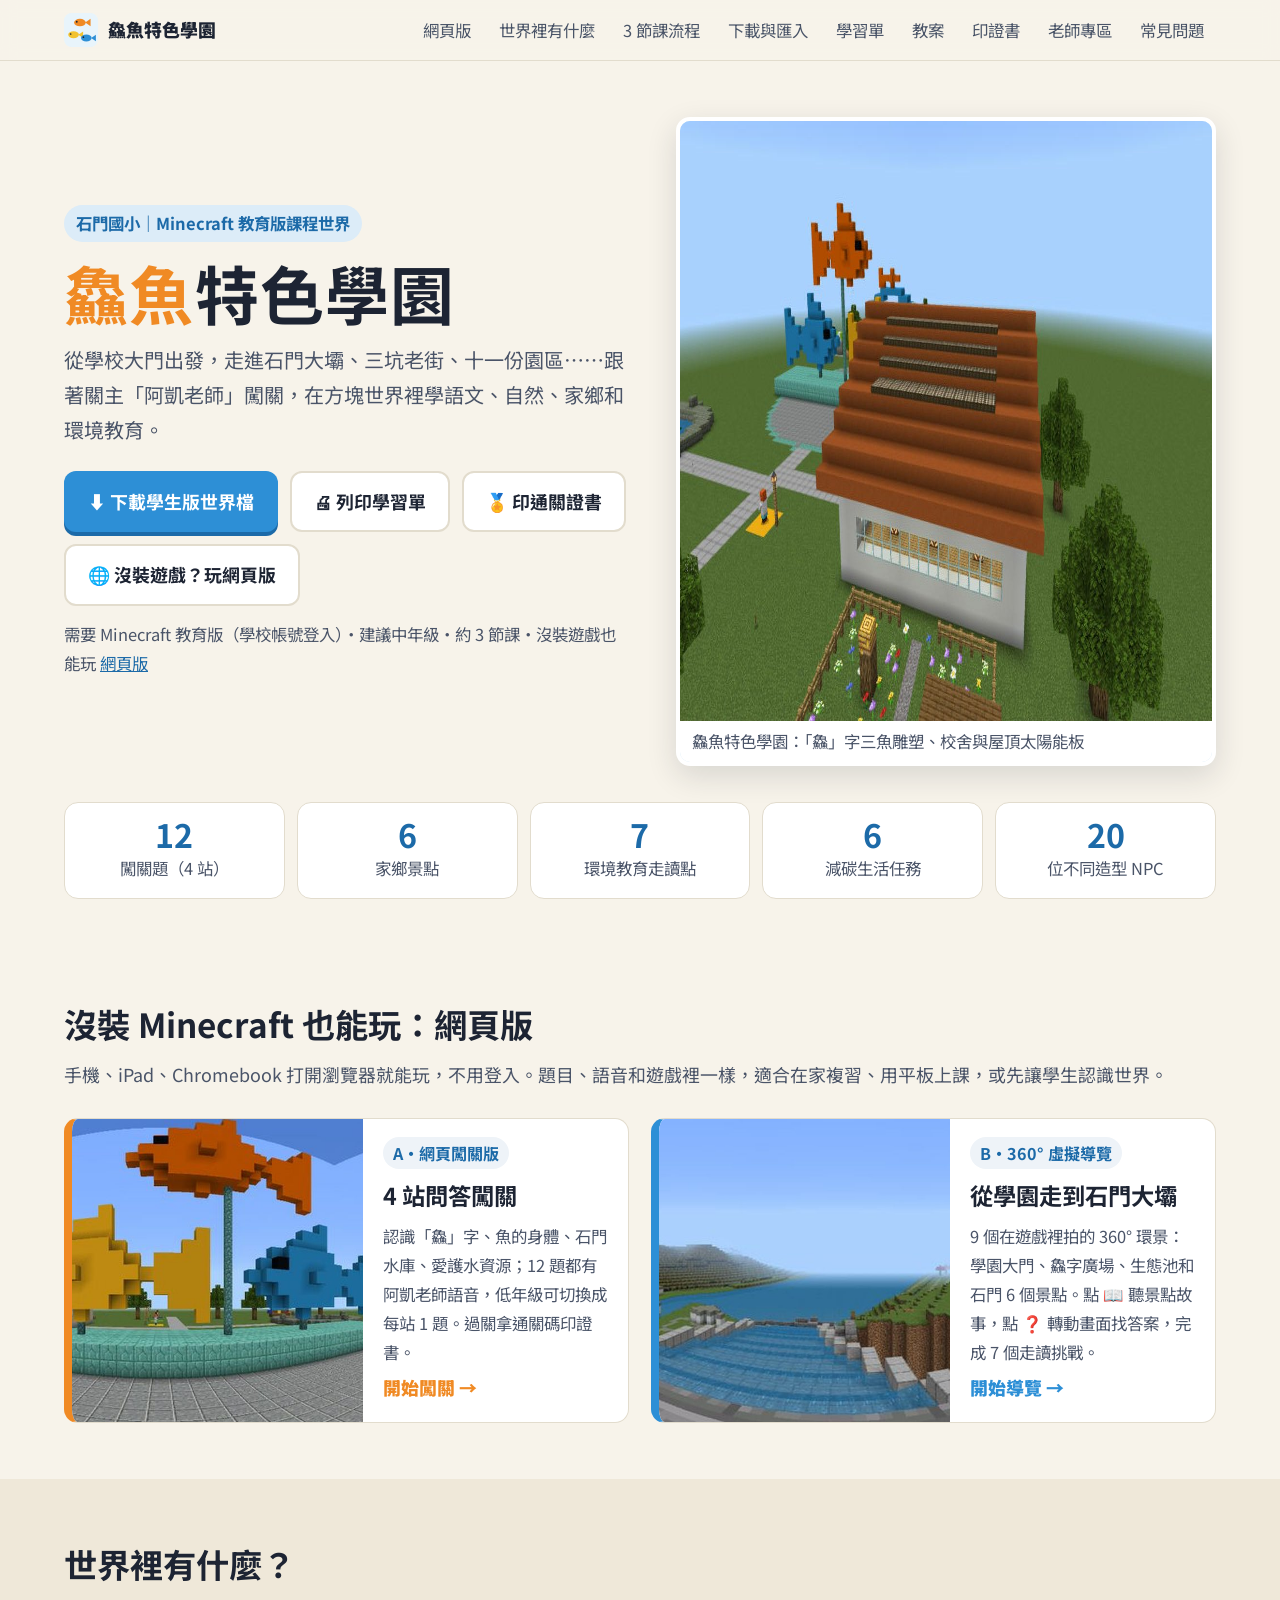
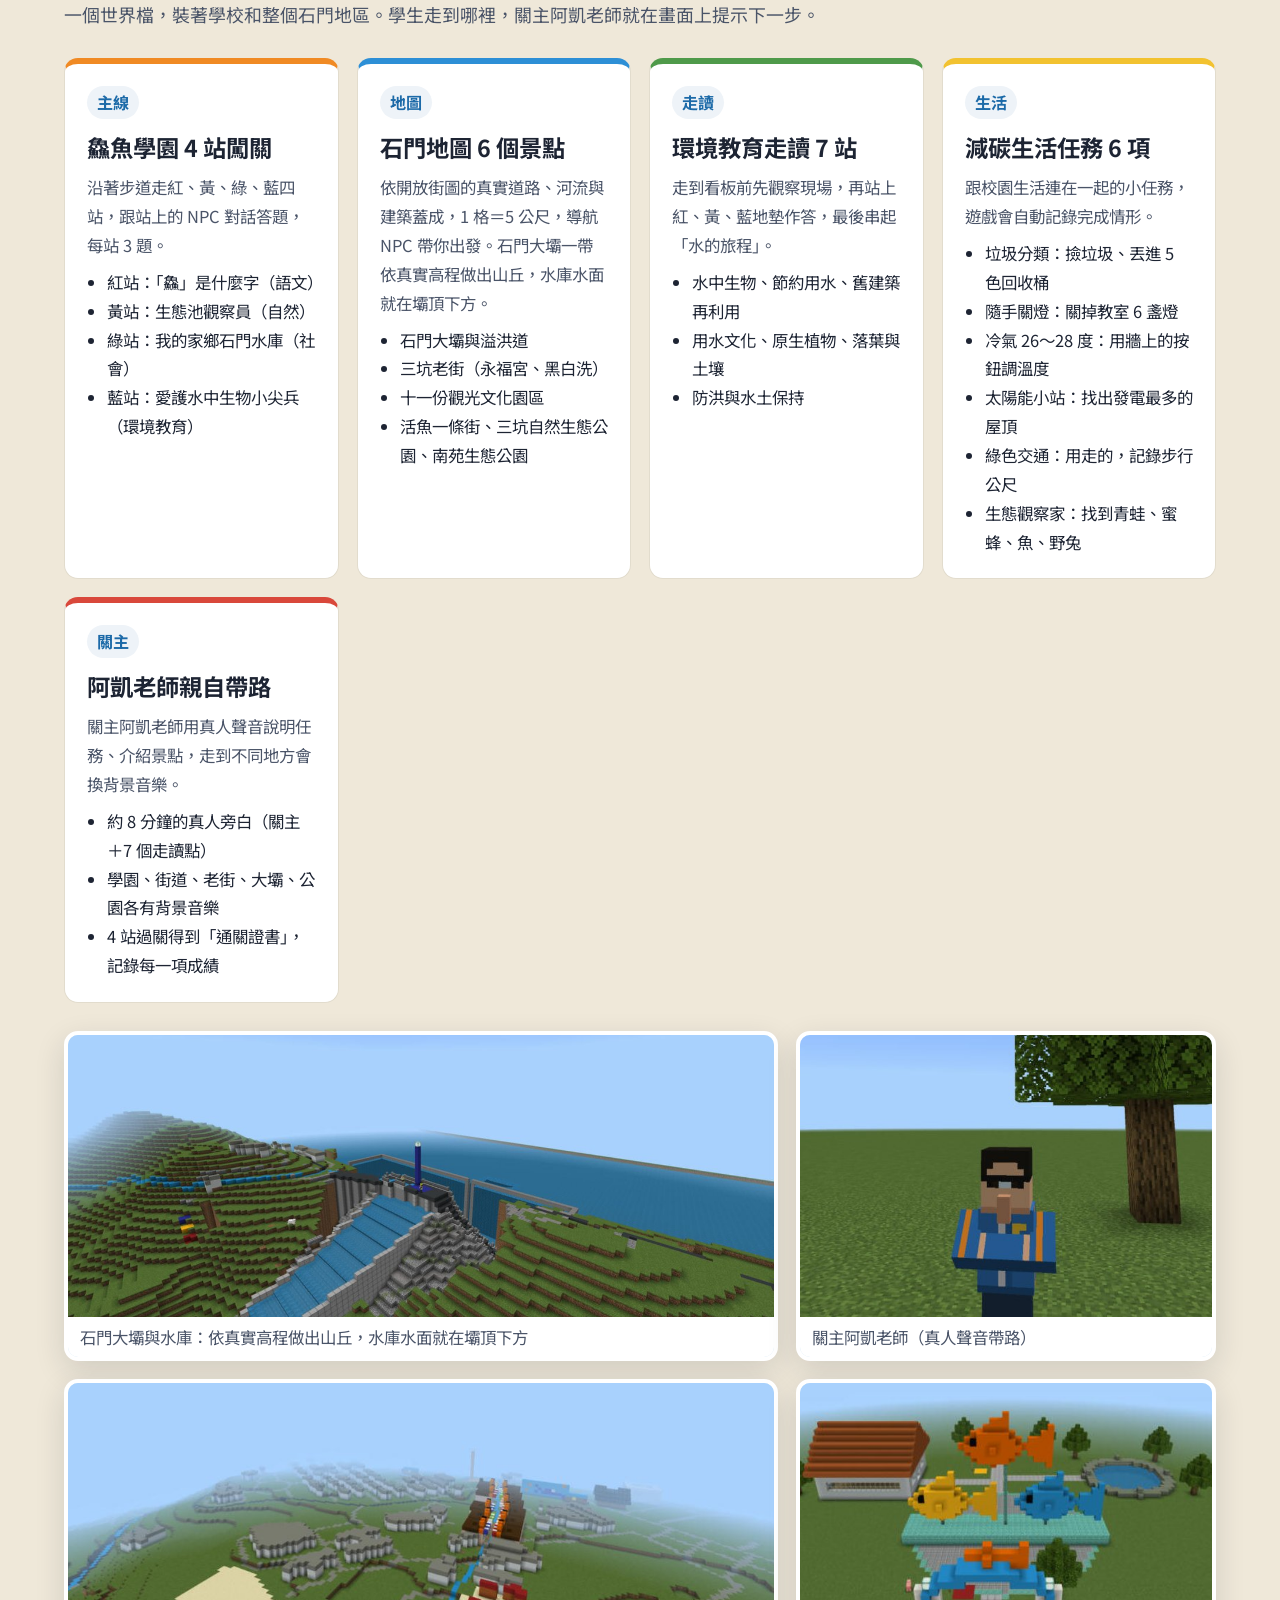
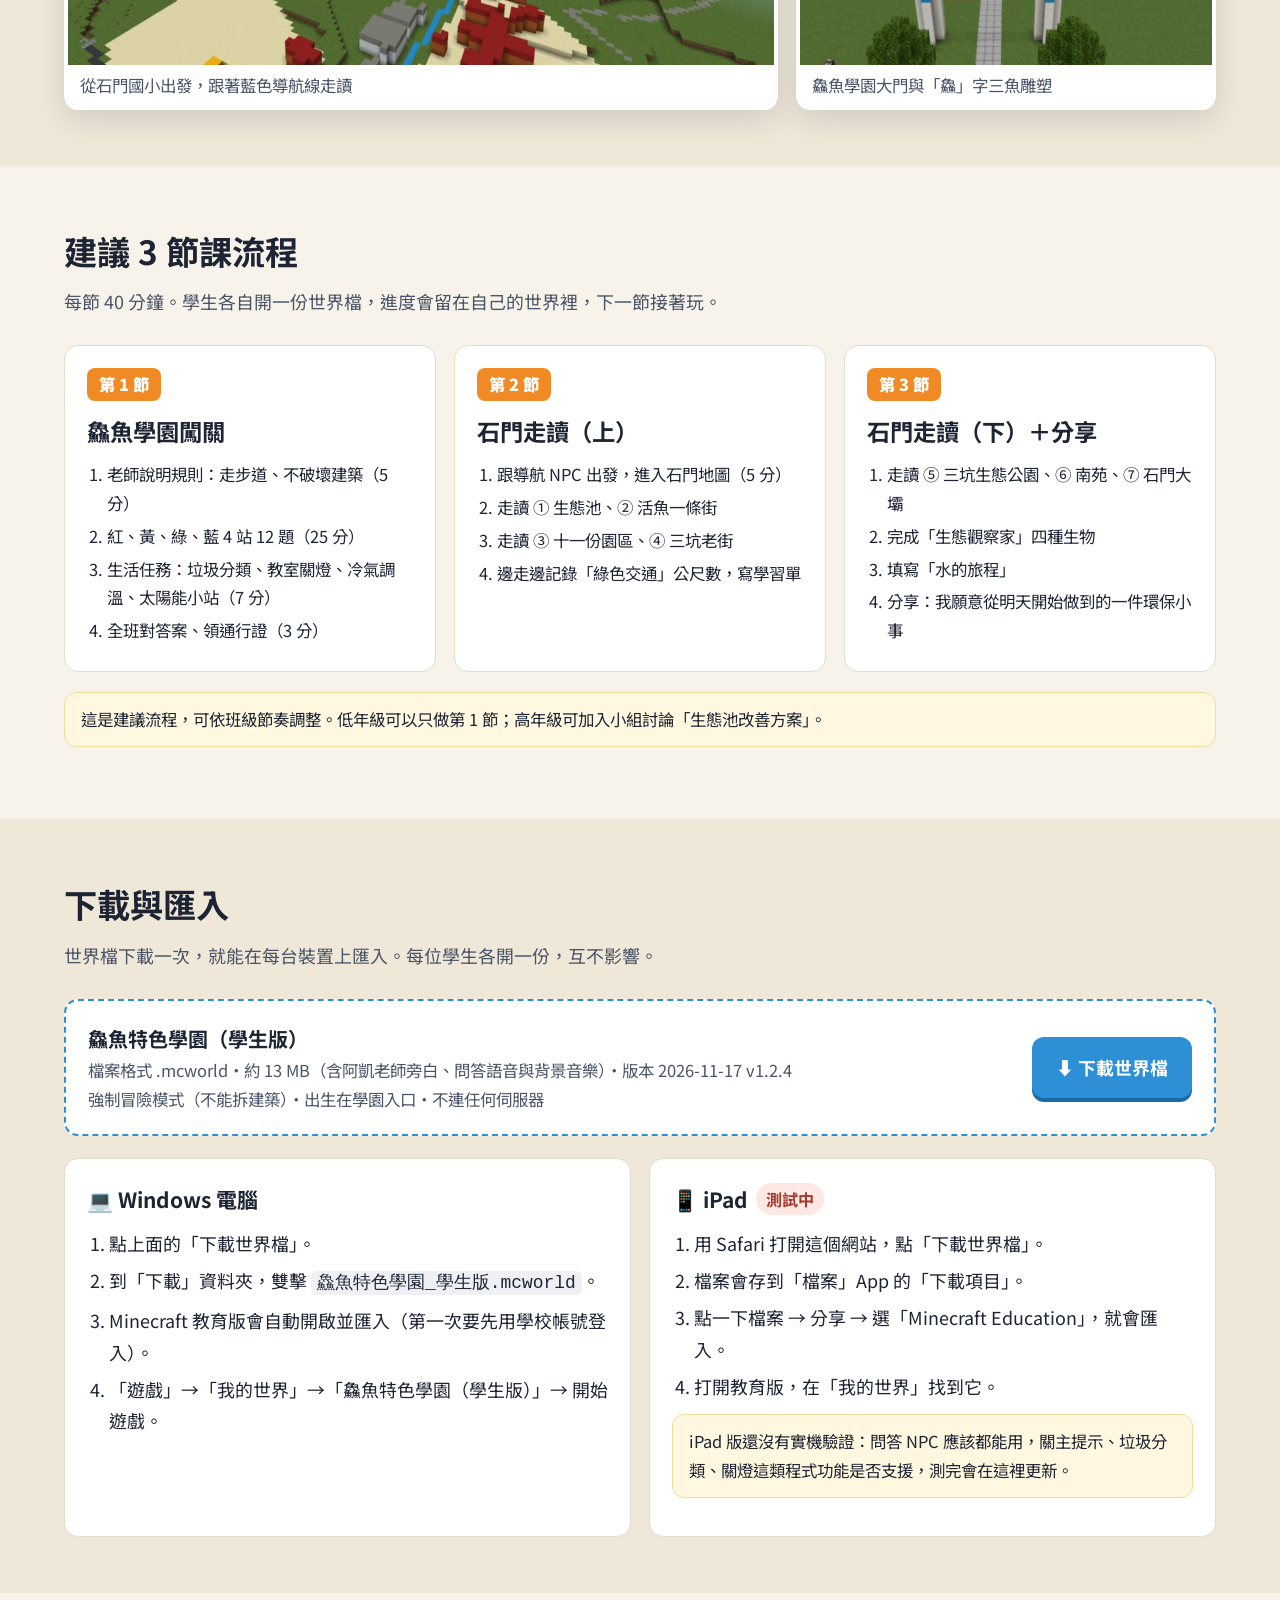
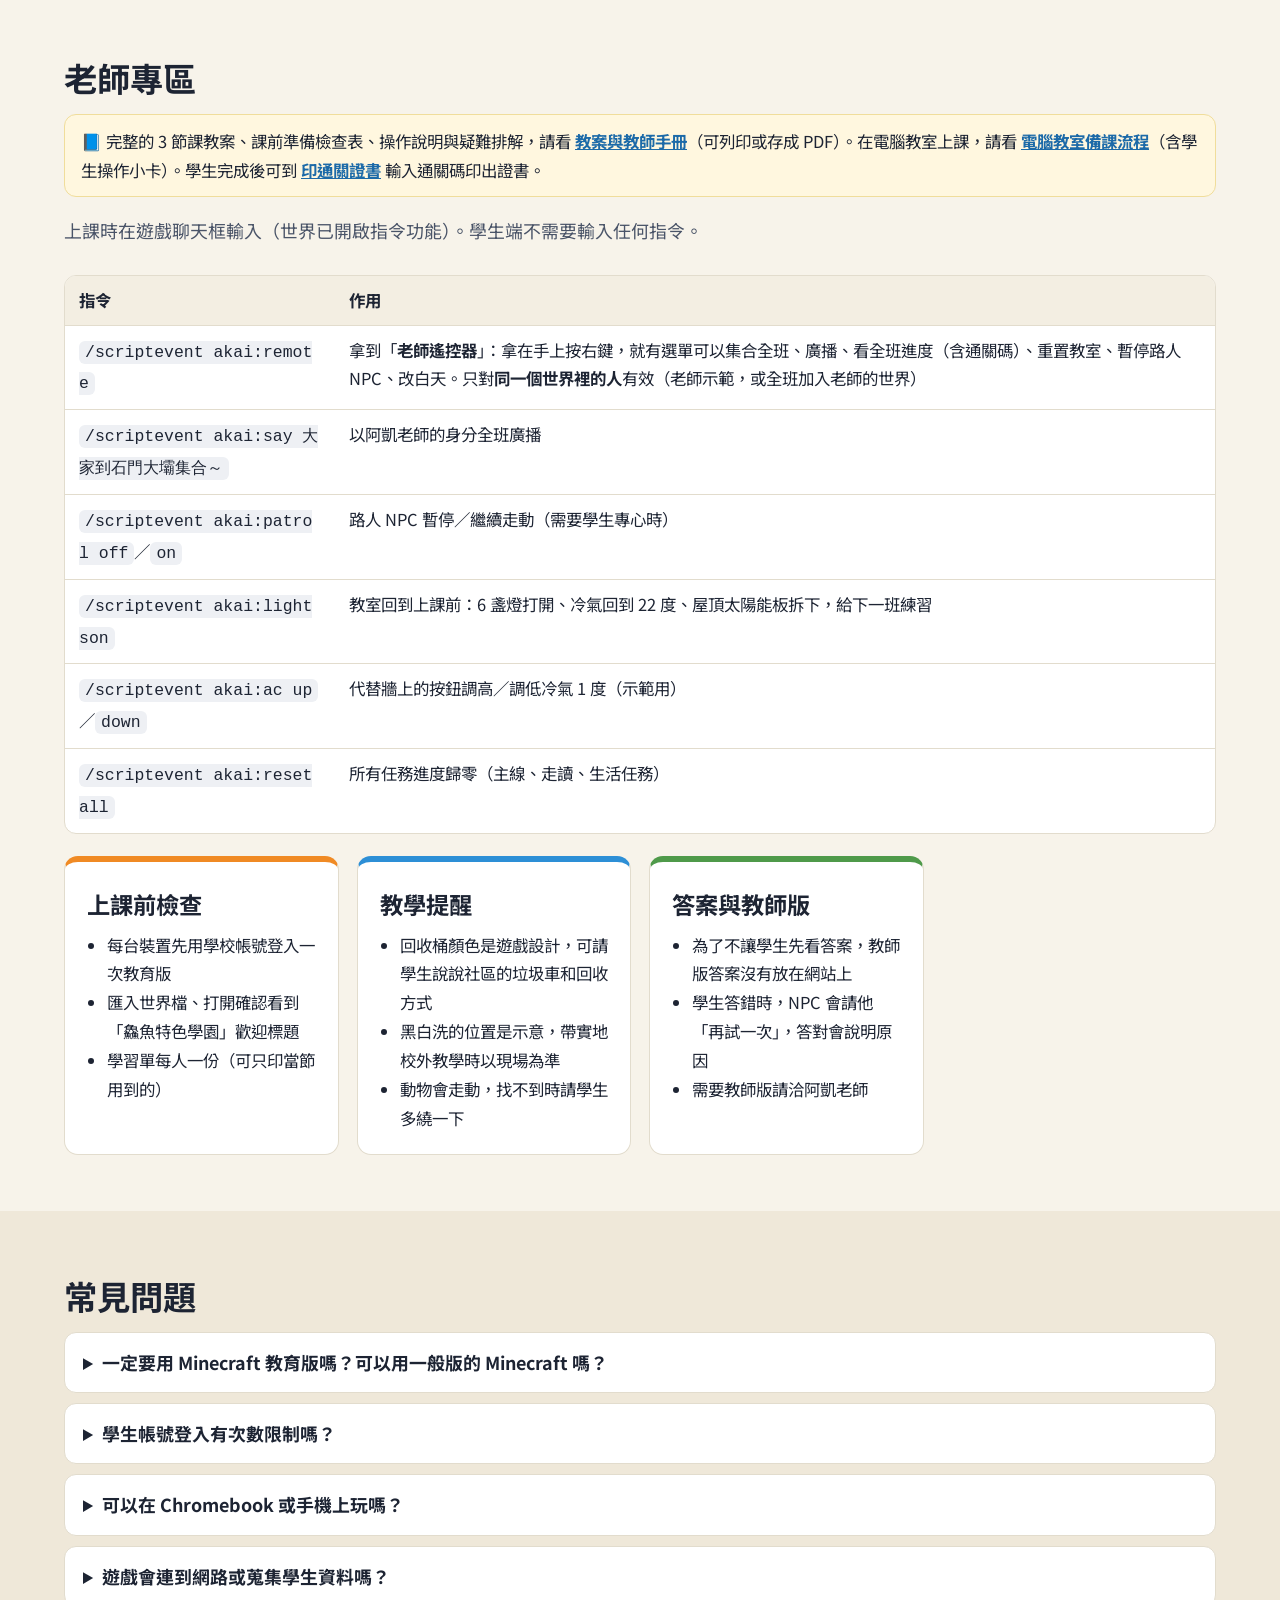
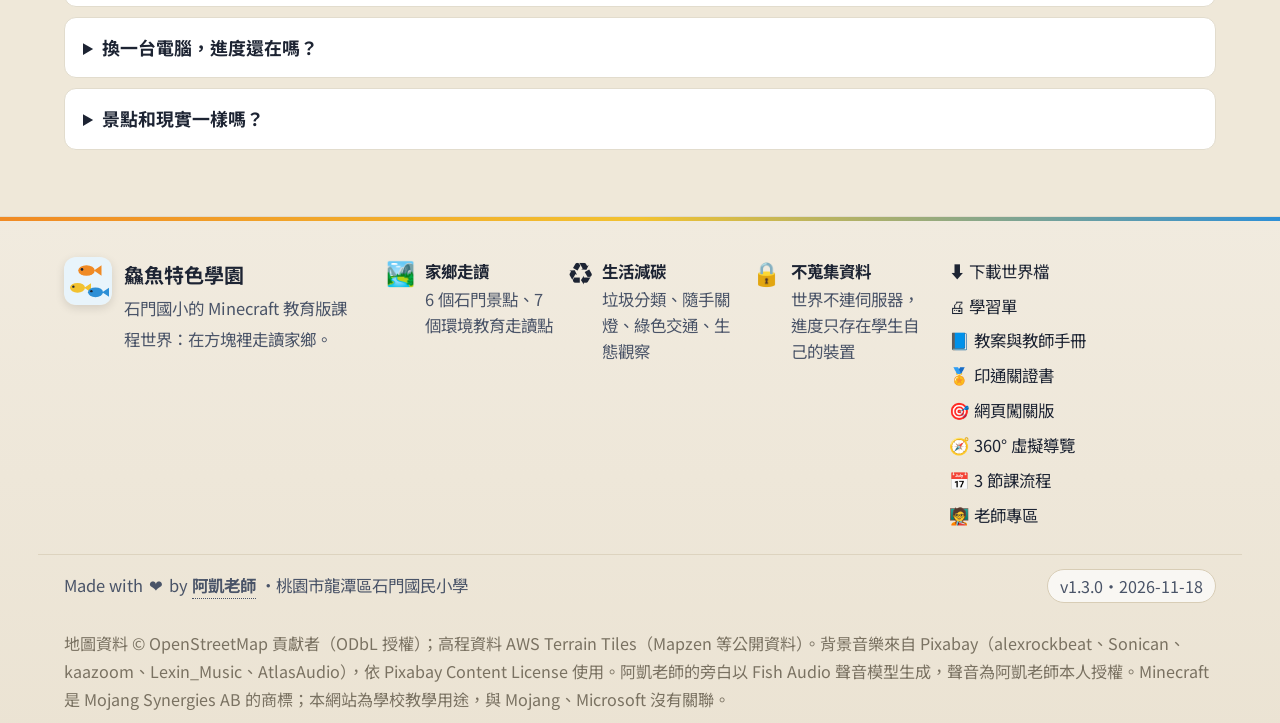
==== commit e98ea306: "feat: 新增網頁闖關版與 360° 虛擬導覽 - quest.html：4 站 12 題問答，阿凱老師語音、低年級每站 1 題模式，過關產生通關碼 - tour.html：9 個遊戲內拍攝的 36" ====
--- a/index.html
+++ b/index.html
@@ -17,7 +17,7 @@
 <link rel="preconnect" href="https://fonts.googleapis.com">
 <link rel="preconnect" href="https://fonts.gstatic.com" crossorigin>
 <link href="https://fonts.googleapis.com/css2?family=Noto+Sans+TC:wght@400;700;900&display=swap" rel="stylesheet">
-<link rel="stylesheet" href="style.css?v=1.2.1">
+<link rel="stylesheet" href="style.css?v=1.3.0">
 </head>
 <body>
 
@@ -25,6 +25,7 @@
   <div class="wrap">
     <a class="brand" href="#top"><img src="assets/icon.svg" alt="">鱻魚特色學園</a>
     <nav class="topnav" aria-label="頁面導覽">
+      <a href="#web">網頁版</a>
       <a href="#world">世界裡有什麼</a>
       <a href="#lessons">3 節課流程</a>
       <a href="#download">下載與匯入</a>
@@ -48,8 +49,9 @@
           <a class="btn btn-main" href="downloads/xianyu-academy-student.mcworld" download="鱻魚特色學園_學生版.mcworld">⬇ 下載學生版世界檔</a>
           <a class="btn btn-ghost" href="sheets.html">🖨 列印學習單</a>
           <a class="btn btn-ghost" href="certificate.html">🏅 印通關證書</a>
+          <a class="btn btn-ghost" href="#web">🌐 沒裝遊戲？玩網頁版</a>
         </div>
-        <small>需要 Minecraft 教育版（學校帳號登入）・建議中年級・約 3 節課</small>
+        <small>需要 Minecraft 教育版（學校帳號登入）・建議中年級・約 3 節課・沒裝遊戲也能玩 <a href="#web">網頁版</a></small>
       </div>
       <figure class="shot" style="margin:0">
         <img src="assets/hero.jpg" alt="鱻魚特色學園：三條魚組成的鱻字雕塑、校舍屋頂南面的太陽能板、蝴蝶花園" width="1100" height="600">
@@ -64,6 +66,23 @@
         <li><b>6</b><span>減碳生活任務</span></li>
         <li><b>20</b><span>位不同造型 NPC</span></li>
       </ul>
+    </div>
+  </section>
+
+  <section class="block" id="web">
+    <div class="wrap">
+      <h2>沒裝 Minecraft 也能玩：網頁版</h2>
+      <p class="sub">手機、iPad、Chromebook 打開瀏覽器就能玩，不用登入。題目、語音和遊戲裡一樣，適合在家複習、用平板上課，或先讓學生認識世界。</p>
+      <div class="web-cards">
+        <a class="web-card" href="quest.html" style="--c:var(--fish)">
+          <img src="assets/quest/s1.jpg" alt="鱻字廣場上三條魚的雕塑" loading="lazy" width="960" height="540">
+          <span class="bd"><span class="tag">A・網頁闖關版</span><strong>4 站問答闖關</strong><span>認識「鱻」字、魚的身體、石門水庫、愛護水資源；12 題都有阿凱老師語音，低年級可切換成每站 1 題。過關拿通關碼印證書。</span><span class="go">開始闖關 →</span></span>
+        </a>
+        <a class="web-card" href="tour.html" style="--c:var(--water)">
+          <img src="assets/quest/s3.jpg" alt="從石門大壩壩頂看溢洪道" loading="lazy" width="960" height="540">
+          <span class="bd"><span class="tag">B・360° 虛擬導覽</span><strong>從學園走到石門大壩</strong><span>9 個在遊戲裡拍的 360° 環景：學園大門、鱻字廣場、生態池和石門 6 個景點。點 📖 聽景點故事，點 ❓ 轉動畫面找答案，完成 7 個走讀挑戰。</span><span class="go">開始導覽 →</span></span>
+        </a>
+      </div>
     </div>
   </section>
 
@@ -320,6 +339,8 @@
       <a href="sheets.html">🖨 學習單</a>
       <a href="lesson.html">📘 教案與教師手冊</a>
       <a href="certificate.html">🏅 印通關證書</a>
+      <a href="quest.html">🎯 網頁闖關版</a>
+      <a href="tour.html">🧭 360° 虛擬導覽</a>
       <a href="#lessons">📅 3 節課流程</a>
       <a href="#teacher">🧑‍🏫 老師專區</a>
     </nav>
@@ -328,7 +349,7 @@
     <p class="site-credit">Made with <span class="site-credit__heart" aria-label="愛心">❤️</span> by
       <a href="https://cagoooo.github.io/Akai/" target="_blank" rel="noopener noreferrer" class="site-credit__author">阿凱老師</a>
       <span class="footer-school"><span class="footer-dot" aria-hidden="true">・</span>桃園市龍潭區石門國民小學</span></p>
-    <p class="version-tag">v1.2.2・2026-11-17</p>
+    <p class="version-tag">v1.3.0・2026-11-18</p>
   </div>
   <p class="legal">地圖資料 © OpenStreetMap 貢獻者（ODbL 授權）；高程資料 AWS Terrain Tiles（Mapzen 等公開資料）。背景音樂來自 Pixabay（alexrockbeat、Sonican、kaazoom、Lexin_Music、AtlasAudio），依 Pixabay Content License 使用。阿凱老師的旁白以 Fish Audio 聲音模型生成，聲音為阿凱老師本人授權。Minecraft 是 Mojang Synergies AB 的商標；本網站為學校教學用途，與 Mojang、Microsoft 沒有關聯。</p>
 </footer>
--- a/style.css
+++ b/style.css
@@ -1,175 +1,189 @@
-/* 鱻魚特色學園 課程入口網站 */
-:root {
-  --bg: #f7f3ea;
-  --paper: #ffffff;
-  --ink: #1d2433;
-  --ink-soft: #4a5468;
-  --line: #e2dccd;
-  --water: #2d8fd6;
-  --water-deep: #1c6aa8;
-  --fish: #f08a24;
-  --sun: #f2c230;
-  --leaf: #4f9a4a;
-  --red: #d9483b;
-  --radius: 14px;
-  /* 桌機善用寬度：1900px 螢幕每側留白約 3%，不再擠在 1120px 窄欄 */
-  --max: min(1360px, 94vw);
-  /* 字級階梯（rem，跟著根字級在平板／桌機一起放大） */
-  --fs-xs: .9rem;
-  --fs-sm: .92rem;
-  --fs-base: 1rem;
-  --fs-md: 1.12rem;
-  --fs-lg: 1.3rem;
-}
-* { box-sizing: border-box; }
-html { scroll-behavior: smooth; font-size: var(--fs-base); }
-@media (min-width: 768px) { html { font-size: var(--fs-base); } }
-@media (min-width: 1200px) { html { font-size: var(--fs-md); } }
-body {
-  margin: 0;
-  background: var(--bg);
-  color: var(--ink);
-  font: var(--fs-base)/1.75 "Noto Sans TC", system-ui, -apple-system, "Microsoft JhengHei", sans-serif;
-}
-img { max-width: 100%; display: block; }
-a { color: var(--water-deep); }
-.wrap { max-width: var(--max); margin: 0 auto; padding: 0 clamp(16px, 2vw, 28px); }
-
-/* 頂部導覽 */
-.topbar { position: sticky; top: 0; z-index: 10; background: rgba(247, 243, 234, .92); backdrop-filter: blur(8px); border-bottom: 1px solid var(--line); }
-.topbar .wrap { display: flex; align-items: center; gap: 16px; min-height: 60px; }
-.brand { display: flex; align-items: center; gap: 10px; font-weight: 900; text-decoration: none; color: var(--ink); white-space: nowrap; }
-.brand img { width: 34px; height: 34px; }
-.topnav { display: flex; gap: 4px; margin-left: auto; overflow-x: auto; scrollbar-width: none; }
-.topnav::-webkit-scrollbar { display: none; }
-.topnav a { padding: 6px 12px; border-radius: 999px; text-decoration: none; color: var(--ink-soft); font-size: var(--fs-sm); white-space: nowrap; }
-.topnav a:hover { background: #ebe4d4; color: var(--ink); }
-
-/* 首屏 */
-.hero { padding: 56px 0 40px; }
-.hero .stats { margin-top: 36px; }
-.hero .hero-grid { display: grid; grid-template-columns: 1.05fr 1fr; gap: 44px; align-items: center; }
-.eyebrow { display: inline-block; font-size: var(--fs-sm); font-weight: 700; color: var(--water-deep); background: #dcecf8; padding: 4px 12px; border-radius: 999px; }
-.hero h1 { font-size: clamp(2.4rem, 5vw, 3.8rem); line-height: 1.15; margin: 14px 0 12px; letter-spacing: .02em; }
-.hero h1 .fishword { color: var(--fish); }
-.hero p.lead { font-size: var(--fs-md); color: var(--ink-soft); margin: 0 0 24px; }
-.cta { display: flex; flex-wrap: wrap; gap: 12px; }
-.btn { display: inline-flex; align-items: center; gap: 8px; padding: 13px 22px; border-radius: 12px; font-weight: 700; text-decoration: none; border: 2px solid transparent; font-size: var(--fs-base); cursor: pointer; }
-.btn-main { background: var(--water); color: #fff; box-shadow: 0 4px 0 var(--water-deep); }
-.btn-main:hover { transform: translateY(1px); box-shadow: 0 3px 0 var(--water-deep); }
-.btn-ghost { background: var(--paper); color: var(--ink); border-color: var(--line); }
-.btn-ghost:hover { border-color: var(--ink-soft); }
-.hero small { display: block; margin-top: 14px; color: var(--ink-soft); font-size: var(--fs-sm); }
-.shot { border-radius: var(--radius); overflow: hidden; border: 4px solid #fff; box-shadow: 0 10px 30px rgba(29, 36, 51, .14); background: #cfe6f5; }
-.shot figcaption { font-size: var(--fs-sm); color: var(--ink-soft); background: #fff; padding: 6px 12px; }
-
-/* 數字條 */
-.stats { display: grid; grid-template-columns: repeat(5, 1fr); gap: 12px; margin: 8px 0 0; padding: 0; list-style: none; }
-.stats li { background: var(--paper); border: 1px solid var(--line); border-radius: var(--radius); padding: 14px 10px; text-align: center; }
-.stats b { display: block; font-size: clamp(1.8rem, 2.4vw, 2.6rem); line-height: 1.1; color: var(--water-deep); }
-.stats span { font-size: var(--fs-sm); color: var(--ink-soft); }
-
-/* 區塊 */
-section.block { padding: 56px 0; }
-section.alt { background: #efe8d9; }
-.block h2 { font-size: clamp(1.6rem, 2.6vw, 2.5rem); margin: 0 0 6px; }
-.block .sub { color: var(--ink-soft); margin: 0 0 28px; }
-.cards { display: grid; grid-template-columns: repeat(auto-fill, minmax(230px, 1fr)); gap: 18px; }
-.card { background: var(--paper); border: 1px solid var(--line); border-radius: var(--radius); padding: 22px; border-top: 6px solid var(--c, var(--water)); }
-.card h3 { margin: 0 0 6px; font-size: var(--fs-lg); }
-.card p { margin: 0 0 8px; color: var(--ink-soft); font-size: var(--fs-sm); }
-.card ul { margin: 0; padding-left: 20px; font-size: var(--fs-sm); }
-.tag { display: inline-block; font-size: var(--fs-xs); font-weight: 700; padding: 2px 10px; border-radius: 999px; background: #eef3f8; color: var(--water-deep); margin-bottom: 8px; }
-
-.gallery { display: grid; grid-template-columns: 1.7fr 1fr; gap: 18px; margin-top: 28px; }
-.gallery .shot { display: flex; flex-direction: column; }
-.gallery img { width: 100%; height: clamp(220px, 22vw, 360px); object-fit: cover; }
-
-/* 課程流程 */
-.lessons { display: grid; grid-template-columns: repeat(3, 1fr); gap: 18px; counter-reset: l; }
-.lesson { background: var(--paper); border-radius: var(--radius); border: 1px solid var(--line); padding: 22px; position: relative; }
-.lesson .no { font-weight: 900; color: #fff; background: var(--fish); display: inline-block; padding: 2px 12px; border-radius: 8px; font-size: var(--fs-sm); }
-.lesson h3 { margin: 10px 0 8px; font-size: var(--fs-lg); }
-.lesson ol { margin: 0; padding-left: 20px; font-size: var(--fs-sm); }
-.lesson ol li { margin-bottom: 4px; }
-.note { background: #fff7df; border: 1px solid #f0dd9b; border-radius: 12px; padding: 12px 16px; font-size: var(--fs-sm); margin-top: 20px; }
-
-/* 下載步驟 */
-.steps-grid { display: grid; grid-template-columns: 1fr 1fr; gap: 18px; }
-.steps { background: var(--paper); border: 1px solid var(--line); border-radius: var(--radius); padding: 22px; }
-.steps h3 { margin: 0 0 10px; display: flex; align-items: center; gap: 8px; }
-.steps ol { margin: 0; padding-left: 22px; }
-.steps li { margin-bottom: 6px; }
-.badge-warn { font-size: var(--fs-xs); background: #fde8e4; color: #a33a2e; padding: 2px 10px; border-radius: 999px; font-weight: 700; }
-.download-box { display: flex; flex-wrap: wrap; align-items: center; gap: 18px; background: var(--paper); border: 2px dashed var(--water); border-radius: var(--radius); padding: 20px 22px; margin-bottom: 22px; }
-.download-box .meta { flex: 1 1 260px; }
-.download-box .meta strong { font-size: var(--fs-md); }
-.download-box .meta span { display: block; color: var(--ink-soft); font-size: var(--fs-sm); }
-
-/* 表格 */
-.table-scroll { overflow-x: auto; border: 1px solid var(--line); border-radius: 12px; background: var(--paper); }
-table { border-collapse: collapse; width: 100%; font-size: var(--fs-sm); }
-th, td { text-align: left; padding: 10px 14px; border-bottom: 1px solid var(--line); vertical-align: top; }
-th { background: #f3eee2; white-space: nowrap; }
-tr:last-child td { border-bottom: 0; }
-code { background: #eef0f4; padding: 2px 6px; border-radius: 6px; font-size: 1em; word-break: break-all; }
-
-/* 常見問題 */
-.faq details { background: var(--paper); border: 1px solid var(--line); border-radius: 12px; padding: 14px 18px; margin-bottom: 10px; }
-.faq summary { font-weight: 700; cursor: pointer; }
-.faq details p { margin: 8px 0 0; color: var(--ink-soft); font-size: var(--fs-sm); }
-
-/* 頁尾 */
-.site-footer { margin-top: 0; background: linear-gradient(#f1ebdf, #ebe3d3); border-top: 1px solid var(--line); position: relative; }
-.site-footer::before { content: ""; position: absolute; left: 0; right: 0; top: 0; height: 4px; background: linear-gradient(90deg, var(--fish), var(--sun), var(--water)); }
-.footer-inner { max-width: var(--max); margin: 0 auto; padding: 40px clamp(16px, 2vw, 28px) 24px; display: grid; grid-template-columns: 1.1fr 2fr 1fr; gap: 28px; }
-.footer-brand { display: flex; gap: 12px; align-items: flex-start; }
-.footer-brand img { width: 48px; height: 48px; border-radius: 12px; box-shadow: 0 3px 10px rgba(0, 0, 0, .12); }
-.footer-brand strong { display: block; font-size: var(--fs-md); }
-.footer-brand span { font-size: var(--fs-sm); color: var(--ink-soft); }
-.footer-points { list-style: none; margin: 0; padding: 0; display: grid; grid-template-columns: repeat(3, 1fr); gap: 14px; }
-.footer-points li { display: flex; gap: 10px; }
-.fp-icon { font-size: var(--fs-lg); line-height: 1.3; }
-.footer-points strong { display: block; font-size: var(--fs-sm); }
-.footer-points small { color: var(--ink-soft); font-size: var(--fs-sm); line-height: 1.6; display: block; }
-.footer-links { display: flex; flex-direction: column; gap: 6px; }
-.footer-links a { text-decoration: none; color: var(--ink); font-size: var(--fs-sm); }
-.footer-links a:hover { color: var(--water-deep); }
-.footer-bottom { max-width: var(--max); margin: 0 auto; padding: 14px clamp(16px, 2vw, 28px) 26px; border-top: 1px solid #ddd3bf; display: flex; justify-content: space-between; align-items: center; gap: 12px; flex-wrap: wrap; font-size: var(--fs-sm); color: var(--ink-soft); }
-.footer-bottom p { margin: 0; }
-.site-credit__heart { display: inline-block; margin: 0 2px; }
-.site-credit__author { color: inherit; text-decoration: none; border-bottom: 1px dotted currentColor; padding-bottom: 1px; font-weight: 700; }
-.site-credit__author:hover { color: var(--fish); border-bottom-color: var(--fish); }
-.version-tag { background: rgba(255, 255, 255, .7); border: 1px solid #d8cdb6; border-radius: 999px; padding: 2px 12px; font-size: var(--fs-xs); }
-.legal { max-width: var(--max); margin: 0 auto; padding: 0 clamp(16px, 2vw, 28px) 22px; font-size: var(--fs-xs); color: #7a7262; }
-
-/* 平板 */
-@media (max-width: 900px) {
-  .hero .hero-grid { grid-template-columns: 1fr; gap: 28px; }
-  .stats { grid-template-columns: repeat(3, 1fr); }
-  .lessons { grid-template-columns: 1fr; }
-  .footer-inner { grid-template-columns: 1fr 1fr; }
-  .footer-points { grid-column: 1 / -1; order: 3; }
-}
-/* 手機 */
-@media (max-width: 640px) {
-  .wrap { padding: 0 16px; }
-  .topnav { display: none; }
-  .hero { padding: 32px 0 24px; }
-  .stats { grid-template-columns: repeat(2, 1fr); }
-  .stats li:last-child { grid-column: 1 / -1; }
-  .steps-grid, .gallery { grid-template-columns: 1fr; }
-  .gallery .tall { grid-row: auto; }
-  .btn { width: 100%; justify-content: center; }
-  section.block { padding: 40px 0; }
-  .footer-inner { grid-template-columns: 1fr; padding: 32px 16px 20px; }
-  .footer-points { grid-template-columns: 1fr; }
-  .footer-links { flex-direction: row; flex-wrap: wrap; }
-  .footer-links a { background: rgba(255, 255, 255, .7); border: 1px solid #d8cdb6; border-radius: 999px; padding: 6px 14px; }
-  .footer-bottom { flex-direction: column; text-align: center; padding: 14px 16px 24px; }
-  .footer-dot { display: none; }
-  .footer-school { display: block; }
-}
-@media print {
-  .topbar, .site-footer, .legal, .no-print { display: none !important; }
-}
+/* 鱻魚特色學園 課程入口網站 */
+:root {
+  --bg: #f7f3ea;
+  --paper: #ffffff;
+  --ink: #1d2433;
+  --ink-soft: #4a5468;
+  --line: #e2dccd;
+  --water: #2d8fd6;
+  --water-deep: #1c6aa8;
+  --fish: #f08a24;
+  --sun: #f2c230;
+  --leaf: #4f9a4a;
+  --red: #d9483b;
+  --radius: 14px;
+  /* 桌機善用寬度：1900px 螢幕每側留白約 3%，不再擠在 1120px 窄欄 */
+  --max: min(1360px, 94vw);
+  /* 字級階梯（rem，跟著根字級在平板／桌機一起放大） */
+  --fs-xs: .9rem;
+  --fs-sm: .92rem;
+  --fs-base: 1rem;
+  --fs-md: 1.12rem;
+  --fs-lg: 1.3rem;
+}
+* { box-sizing: border-box; }
+html { scroll-behavior: smooth; font-size: var(--fs-base); }
+@media (min-width: 768px) { html { font-size: var(--fs-base); } }
+@media (min-width: 1200px) { html { font-size: var(--fs-md); } }
+body {
+  margin: 0;
+  background: var(--bg);
+  color: var(--ink);
+  font: var(--fs-base)/1.75 "Noto Sans TC", system-ui, -apple-system, "Microsoft JhengHei", sans-serif;
+}
+img { max-width: 100%; display: block; }
+a { color: var(--water-deep); }
+.wrap { max-width: var(--max); margin: 0 auto; padding: 0 clamp(16px, 2vw, 28px); }
+
+/* 頂部導覽 */
+.topbar { position: sticky; top: 0; z-index: 10; background: rgba(247, 243, 234, .92); backdrop-filter: blur(8px); border-bottom: 1px solid var(--line); }
+.topbar .wrap { display: flex; align-items: center; gap: 16px; min-height: 60px; }
+.brand { display: flex; align-items: center; gap: 10px; font-weight: 900; text-decoration: none; color: var(--ink); white-space: nowrap; }
+.brand img { width: 34px; height: 34px; }
+.topnav { display: flex; gap: 4px; margin-left: auto; overflow-x: auto; scrollbar-width: none; }
+.topnav::-webkit-scrollbar { display: none; }
+.topnav a { padding: 6px 12px; border-radius: 999px; text-decoration: none; color: var(--ink-soft); font-size: var(--fs-sm); white-space: nowrap; }
+.topnav a:hover { background: #ebe4d4; color: var(--ink); }
+
+/* 首屏 */
+.hero { padding: 56px 0 40px; }
+.hero .stats { margin-top: 36px; }
+.hero .hero-grid { display: grid; grid-template-columns: 1.05fr 1fr; gap: 44px; align-items: center; }
+.eyebrow { display: inline-block; font-size: var(--fs-sm); font-weight: 700; color: var(--water-deep); background: #dcecf8; padding: 4px 12px; border-radius: 999px; }
+.hero h1 { font-size: clamp(2.4rem, 5vw, 3.8rem); line-height: 1.15; margin: 14px 0 12px; letter-spacing: .02em; }
+.hero h1 .fishword { color: var(--fish); }
+.hero p.lead { font-size: var(--fs-md); color: var(--ink-soft); margin: 0 0 24px; }
+.cta { display: flex; flex-wrap: wrap; gap: 12px; }
+.btn { display: inline-flex; align-items: center; gap: 8px; padding: 13px 22px; border-radius: 12px; font-weight: 700; text-decoration: none; border: 2px solid transparent; font-size: var(--fs-base); cursor: pointer; }
+.btn-main { background: var(--water); color: #fff; box-shadow: 0 4px 0 var(--water-deep); }
+.btn-main:hover { transform: translateY(1px); box-shadow: 0 3px 0 var(--water-deep); }
+.btn-ghost { background: var(--paper); color: var(--ink); border-color: var(--line); }
+.btn-ghost:hover { border-color: var(--ink-soft); }
+.hero small { display: block; margin-top: 14px; color: var(--ink-soft); font-size: var(--fs-sm); }
+.shot { border-radius: var(--radius); overflow: hidden; border: 4px solid #fff; box-shadow: 0 10px 30px rgba(29, 36, 51, .14); background: #cfe6f5; }
+.shot figcaption { font-size: var(--fs-sm); color: var(--ink-soft); background: #fff; padding: 6px 12px; }
+
+/* 數字條 */
+.stats { display: grid; grid-template-columns: repeat(5, 1fr); gap: 12px; margin: 8px 0 0; padding: 0; list-style: none; }
+.stats li { background: var(--paper); border: 1px solid var(--line); border-radius: var(--radius); padding: 14px 10px; text-align: center; }
+.stats b { display: block; font-size: clamp(1.8rem, 2.4vw, 2.6rem); line-height: 1.1; color: var(--water-deep); }
+.stats span { font-size: var(--fs-sm); color: var(--ink-soft); }
+
+/* 區塊 */
+section.block { padding: 56px 0; }
+section.alt { background: #efe8d9; }
+.block h2 { font-size: clamp(1.6rem, 2.6vw, 2.5rem); margin: 0 0 6px; }
+.block .sub { color: var(--ink-soft); margin: 0 0 28px; }
+.cards { display: grid; grid-template-columns: repeat(auto-fill, minmax(230px, 1fr)); gap: 18px; }
+.card { background: var(--paper); border: 1px solid var(--line); border-radius: var(--radius); padding: 22px; border-top: 6px solid var(--c, var(--water)); }
+.card h3 { margin: 0 0 6px; font-size: var(--fs-lg); }
+.card p { margin: 0 0 8px; color: var(--ink-soft); font-size: var(--fs-sm); }
+.card ul { margin: 0; padding-left: 20px; font-size: var(--fs-sm); }
+.tag { display: inline-block; font-size: var(--fs-xs); font-weight: 700; padding: 2px 10px; border-radius: 999px; background: #eef3f8; color: var(--water-deep); margin-bottom: 8px; }
+
+.gallery { display: grid; grid-template-columns: 1.7fr 1fr; gap: 18px; margin-top: 28px; }
+.gallery .shot { display: flex; flex-direction: column; }
+.gallery img { width: 100%; height: clamp(220px, 22vw, 360px); object-fit: cover; }
+
+/* 課程流程 */
+.lessons { display: grid; grid-template-columns: repeat(3, 1fr); gap: 18px; counter-reset: l; }
+.lesson { background: var(--paper); border-radius: var(--radius); border: 1px solid var(--line); padding: 22px; position: relative; }
+.lesson .no { font-weight: 900; color: #fff; background: var(--fish); display: inline-block; padding: 2px 12px; border-radius: 8px; font-size: var(--fs-sm); }
+.lesson h3 { margin: 10px 0 8px; font-size: var(--fs-lg); }
+.lesson ol { margin: 0; padding-left: 20px; font-size: var(--fs-sm); }
+.lesson ol li { margin-bottom: 4px; }
+.note { background: #fff7df; border: 1px solid #f0dd9b; border-radius: 12px; padding: 12px 16px; font-size: var(--fs-sm); margin-top: 20px; }
+
+/* 下載步驟 */
+.steps-grid { display: grid; grid-template-columns: 1fr 1fr; gap: 18px; }
+.steps { background: var(--paper); border: 1px solid var(--line); border-radius: var(--radius); padding: 22px; }
+.steps h3 { margin: 0 0 10px; display: flex; align-items: center; gap: 8px; }
+.steps ol { margin: 0; padding-left: 22px; }
+.steps li { margin-bottom: 6px; }
+.badge-warn { font-size: var(--fs-xs); background: #fde8e4; color: #a33a2e; padding: 2px 10px; border-radius: 999px; font-weight: 700; }
+.download-box { display: flex; flex-wrap: wrap; align-items: center; gap: 18px; background: var(--paper); border: 2px dashed var(--water); border-radius: var(--radius); padding: 20px 22px; margin-bottom: 22px; }
+.download-box .meta { flex: 1 1 260px; }
+.download-box .meta strong { font-size: var(--fs-md); }
+.download-box .meta span { display: block; color: var(--ink-soft); font-size: var(--fs-sm); }
+
+/* 表格 */
+.table-scroll { overflow-x: auto; border: 1px solid var(--line); border-radius: 12px; background: var(--paper); }
+table { border-collapse: collapse; width: 100%; font-size: var(--fs-sm); }
+th, td { text-align: left; padding: 10px 14px; border-bottom: 1px solid var(--line); vertical-align: top; }
+th { background: #f3eee2; white-space: nowrap; }
+tr:last-child td { border-bottom: 0; }
+code { background: #eef0f4; padding: 2px 6px; border-radius: 6px; font-size: 1em; word-break: break-all; }
+
+/* 常見問題 */
+.faq details { background: var(--paper); border: 1px solid var(--line); border-radius: 12px; padding: 14px 18px; margin-bottom: 10px; }
+.faq summary { font-weight: 700; cursor: pointer; }
+.faq details p { margin: 8px 0 0; color: var(--ink-soft); font-size: var(--fs-sm); }
+
+/* 頁尾 */
+.site-footer { margin-top: 0; background: linear-gradient(#f1ebdf, #ebe3d3); border-top: 1px solid var(--line); position: relative; }
+.site-footer::before { content: ""; position: absolute; left: 0; right: 0; top: 0; height: 4px; background: linear-gradient(90deg, var(--fish), var(--sun), var(--water)); }
+.footer-inner { max-width: var(--max); margin: 0 auto; padding: 40px clamp(16px, 2vw, 28px) 24px; display: grid; grid-template-columns: 1.1fr 2fr 1fr; gap: 28px; }
+.footer-brand { display: flex; gap: 12px; align-items: flex-start; }
+.footer-brand img { width: 48px; height: 48px; border-radius: 12px; box-shadow: 0 3px 10px rgba(0, 0, 0, .12); }
+.footer-brand strong { display: block; font-size: var(--fs-md); }
+.footer-brand span { font-size: var(--fs-sm); color: var(--ink-soft); }
+.footer-points { list-style: none; margin: 0; padding: 0; display: grid; grid-template-columns: repeat(3, 1fr); gap: 14px; }
+.footer-points li { display: flex; gap: 10px; }
+.fp-icon { font-size: var(--fs-lg); line-height: 1.3; }
+.footer-points strong { display: block; font-size: var(--fs-sm); }
+.footer-points small { color: var(--ink-soft); font-size: var(--fs-sm); line-height: 1.6; display: block; }
+.footer-links { display: flex; flex-direction: column; gap: 6px; }
+.footer-links a { text-decoration: none; color: var(--ink); font-size: var(--fs-sm); }
+.footer-links a:hover { color: var(--water-deep); }
+.footer-bottom { max-width: var(--max); margin: 0 auto; padding: 14px clamp(16px, 2vw, 28px) 26px; border-top: 1px solid #ddd3bf; display: flex; justify-content: space-between; align-items: center; gap: 12px; flex-wrap: wrap; font-size: var(--fs-sm); color: var(--ink-soft); }
+.footer-bottom p { margin: 0; }
+.site-credit__heart { display: inline-block; margin: 0 2px; }
+.site-credit__author { color: inherit; text-decoration: none; border-bottom: 1px dotted currentColor; padding-bottom: 1px; font-weight: 700; }
+.site-credit__author:hover { color: var(--fish); border-bottom-color: var(--fish); }
+.version-tag { background: rgba(255, 255, 255, .7); border: 1px solid #d8cdb6; border-radius: 999px; padding: 2px 12px; font-size: var(--fs-xs); }
+.legal { max-width: var(--max); margin: 0 auto; padding: 0 clamp(16px, 2vw, 28px) 22px; font-size: var(--fs-xs); color: #7a7262; }
+
+/* 網頁版入口卡片 */
+.web-cards { display: grid; grid-template-columns: 1fr 1fr; gap: 22px; }
+.web-card { display: grid; grid-template-columns: minmax(0, 1.1fr) minmax(0, 1fr); background: var(--paper); border: 1px solid var(--line); border-left: 8px solid var(--c); border-radius: var(--radius); overflow: hidden; text-decoration: none; color: var(--ink); transition: transform .15s, box-shadow .15s; }
+.web-card:hover { transform: translateY(-3px); box-shadow: 0 10px 24px rgba(29, 36, 51, .12); }
+.web-card img { width: 100%; height: 100%; min-height: 220px; object-fit: cover; }
+.web-card .bd { padding: 18px 20px; display: flex; flex-direction: column; gap: 6px; }
+.web-card strong { font-size: var(--fs-lg); }
+.web-card .bd > span:not(.tag):not(.go) { color: var(--ink-soft); font-size: var(--fs-sm); }
+.web-card .go { margin-top: auto; font-weight: 900; color: var(--c); }
+.web-card .tag { align-self: flex-start; margin: 0; }
+@media (max-width: 1200px) { .web-card { grid-template-columns: 1fr; } .web-card img { height: auto; aspect-ratio: 16 / 9; min-height: 0; } }
+@media (max-width: 640px) { .web-cards { grid-template-columns: 1fr; } }
+@media (prefers-reduced-motion: reduce) { .web-card { transition: none; } }
+
+/* 平板 */
+@media (max-width: 900px) {
+  .hero .hero-grid { grid-template-columns: 1fr; gap: 28px; }
+  .stats { grid-template-columns: repeat(3, 1fr); }
+  .lessons { grid-template-columns: 1fr; }
+  .footer-inner { grid-template-columns: 1fr 1fr; }
+  .footer-points { grid-column: 1 / -1; order: 3; }
+}
+/* 手機 */
+@media (max-width: 640px) {
+  .wrap { padding: 0 16px; }
+  .topnav { display: none; }
+  .hero { padding: 32px 0 24px; }
+  .stats { grid-template-columns: repeat(2, 1fr); }
+  .stats li:last-child { grid-column: 1 / -1; }
+  .steps-grid, .gallery { grid-template-columns: 1fr; }
+  .gallery .tall { grid-row: auto; }
+  .btn { width: 100%; justify-content: center; }
+  section.block { padding: 40px 0; }
+  .footer-inner { grid-template-columns: 1fr; padding: 32px 16px 20px; }
+  .footer-points { grid-template-columns: 1fr; }
+  .footer-links { flex-direction: row; flex-wrap: wrap; }
+  .footer-links a { background: rgba(255, 255, 255, .7); border: 1px solid #d8cdb6; border-radius: 999px; padding: 6px 14px; }
+  .footer-bottom { flex-direction: column; text-align: center; padding: 14px 16px 24px; }
+  .footer-dot { display: none; }
+  .footer-school { display: block; }
+}
+@media print {
+  .topbar, .site-footer, .legal, .no-print { display: none !important; }
+}
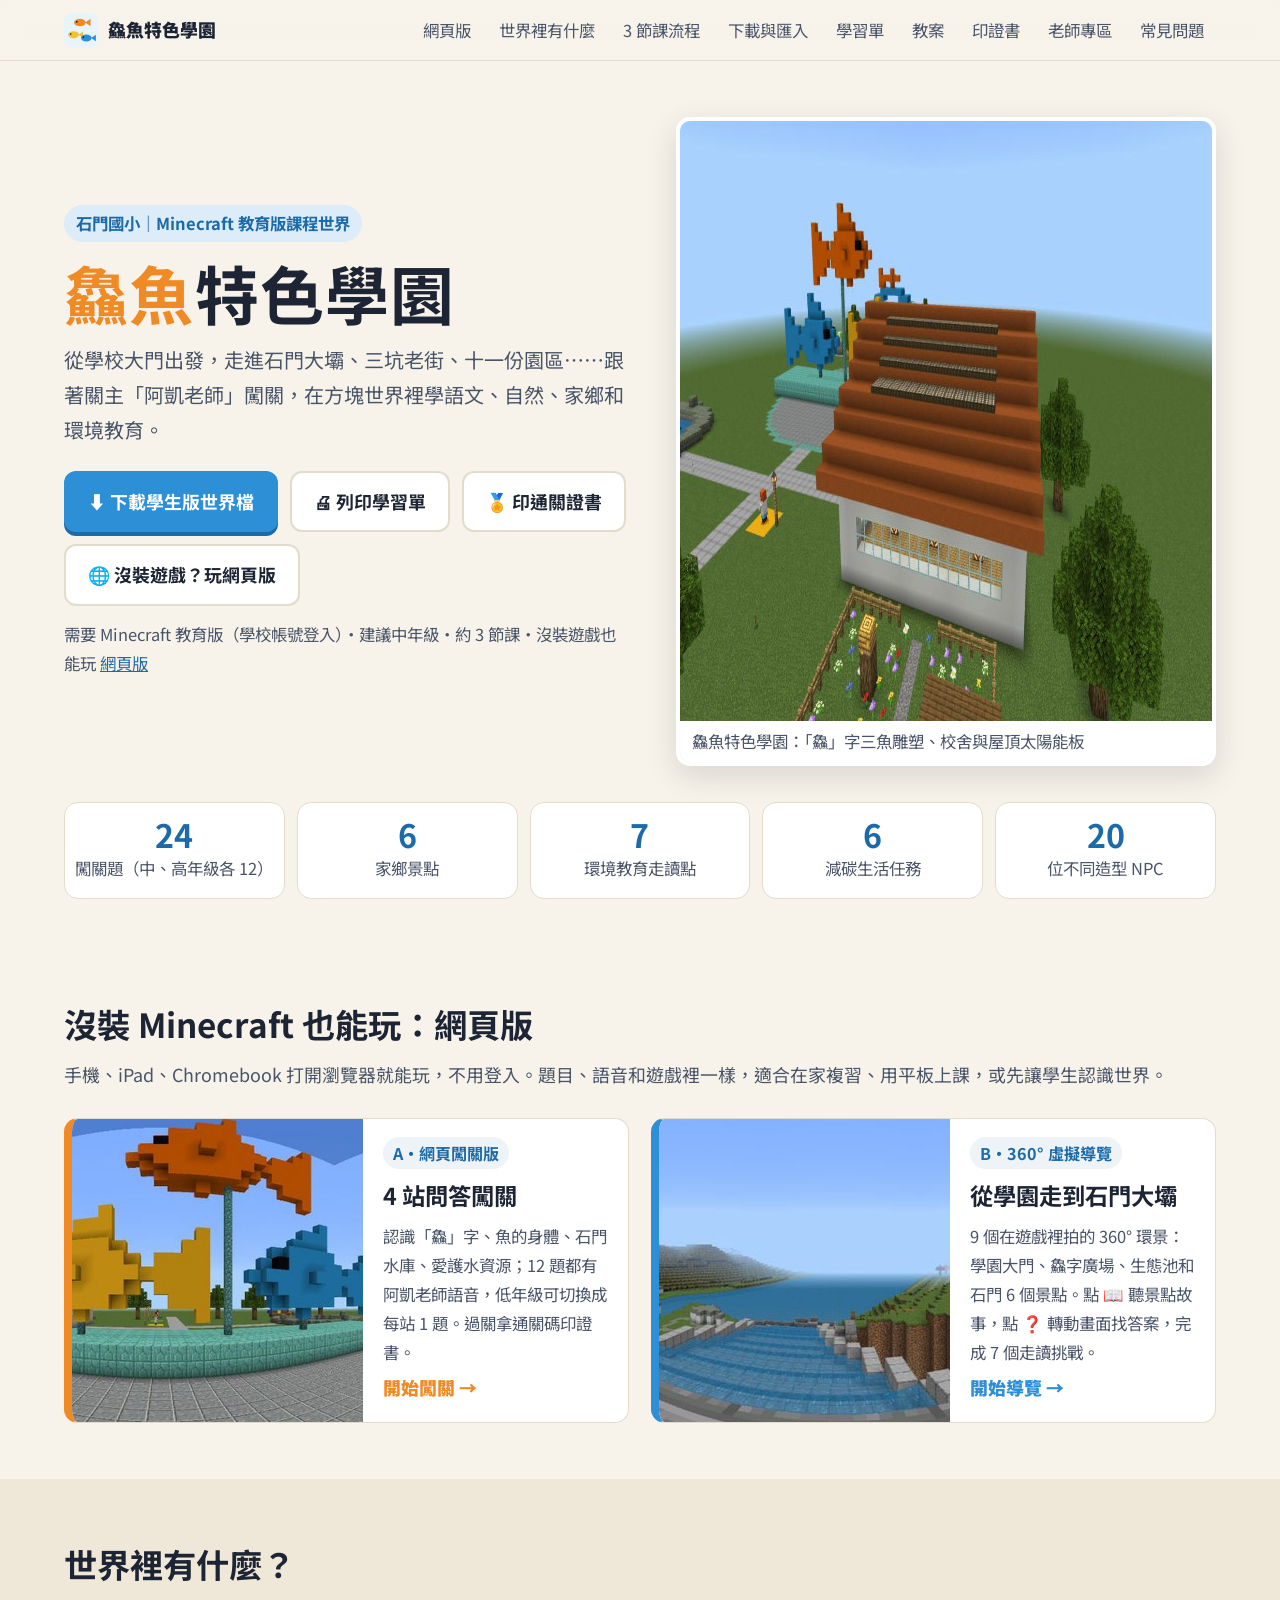
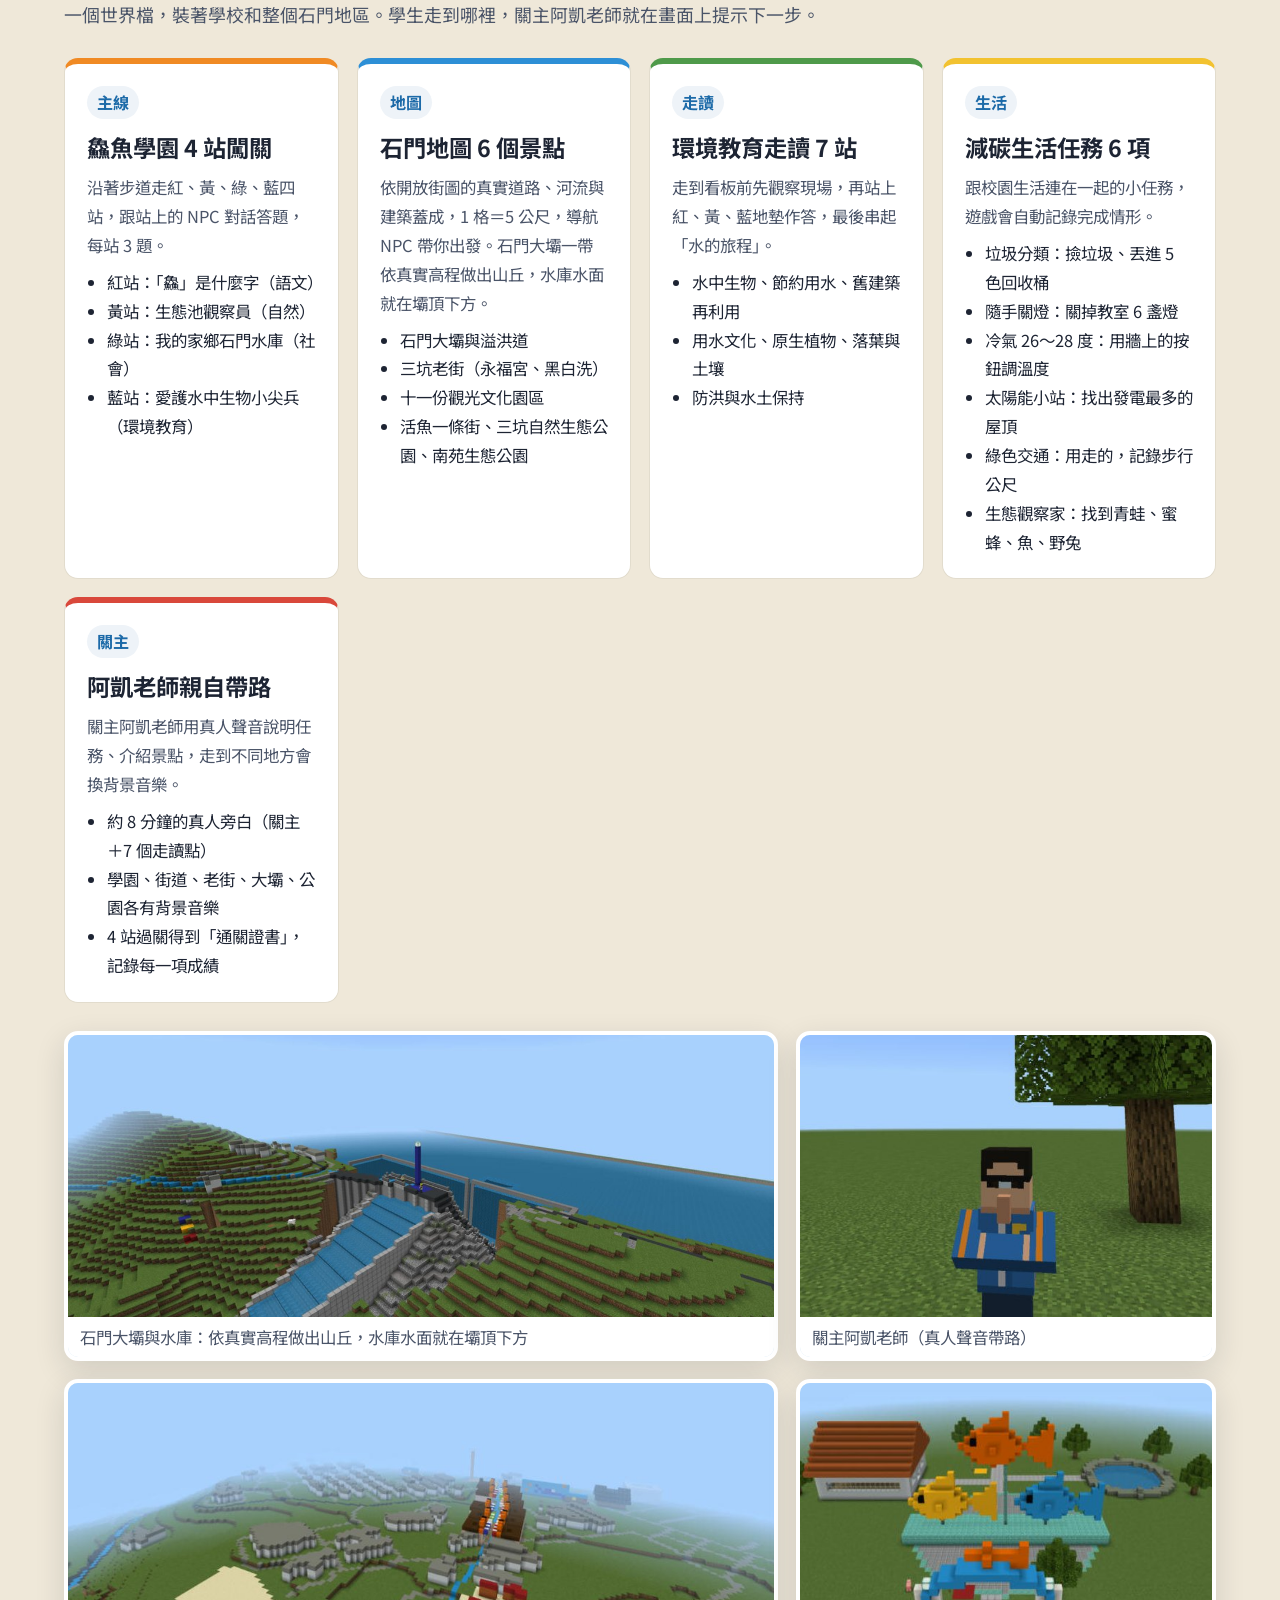
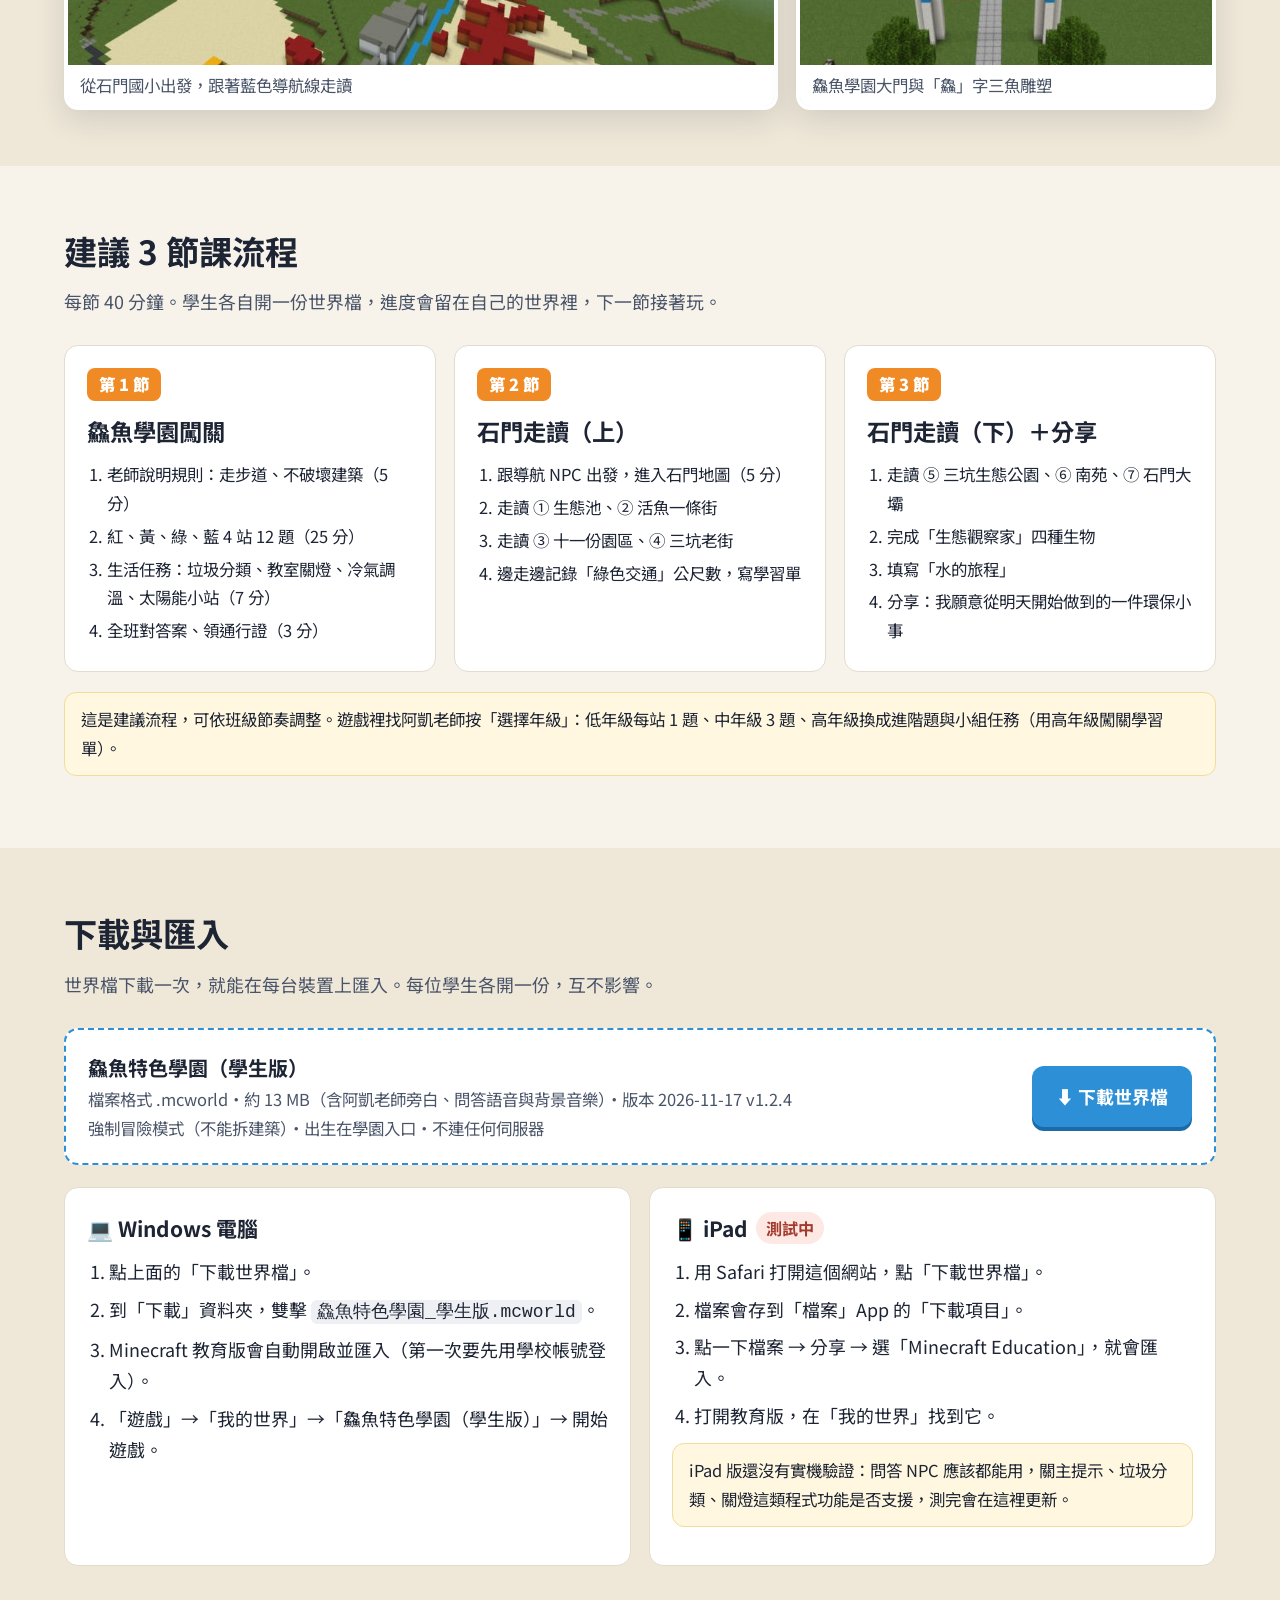
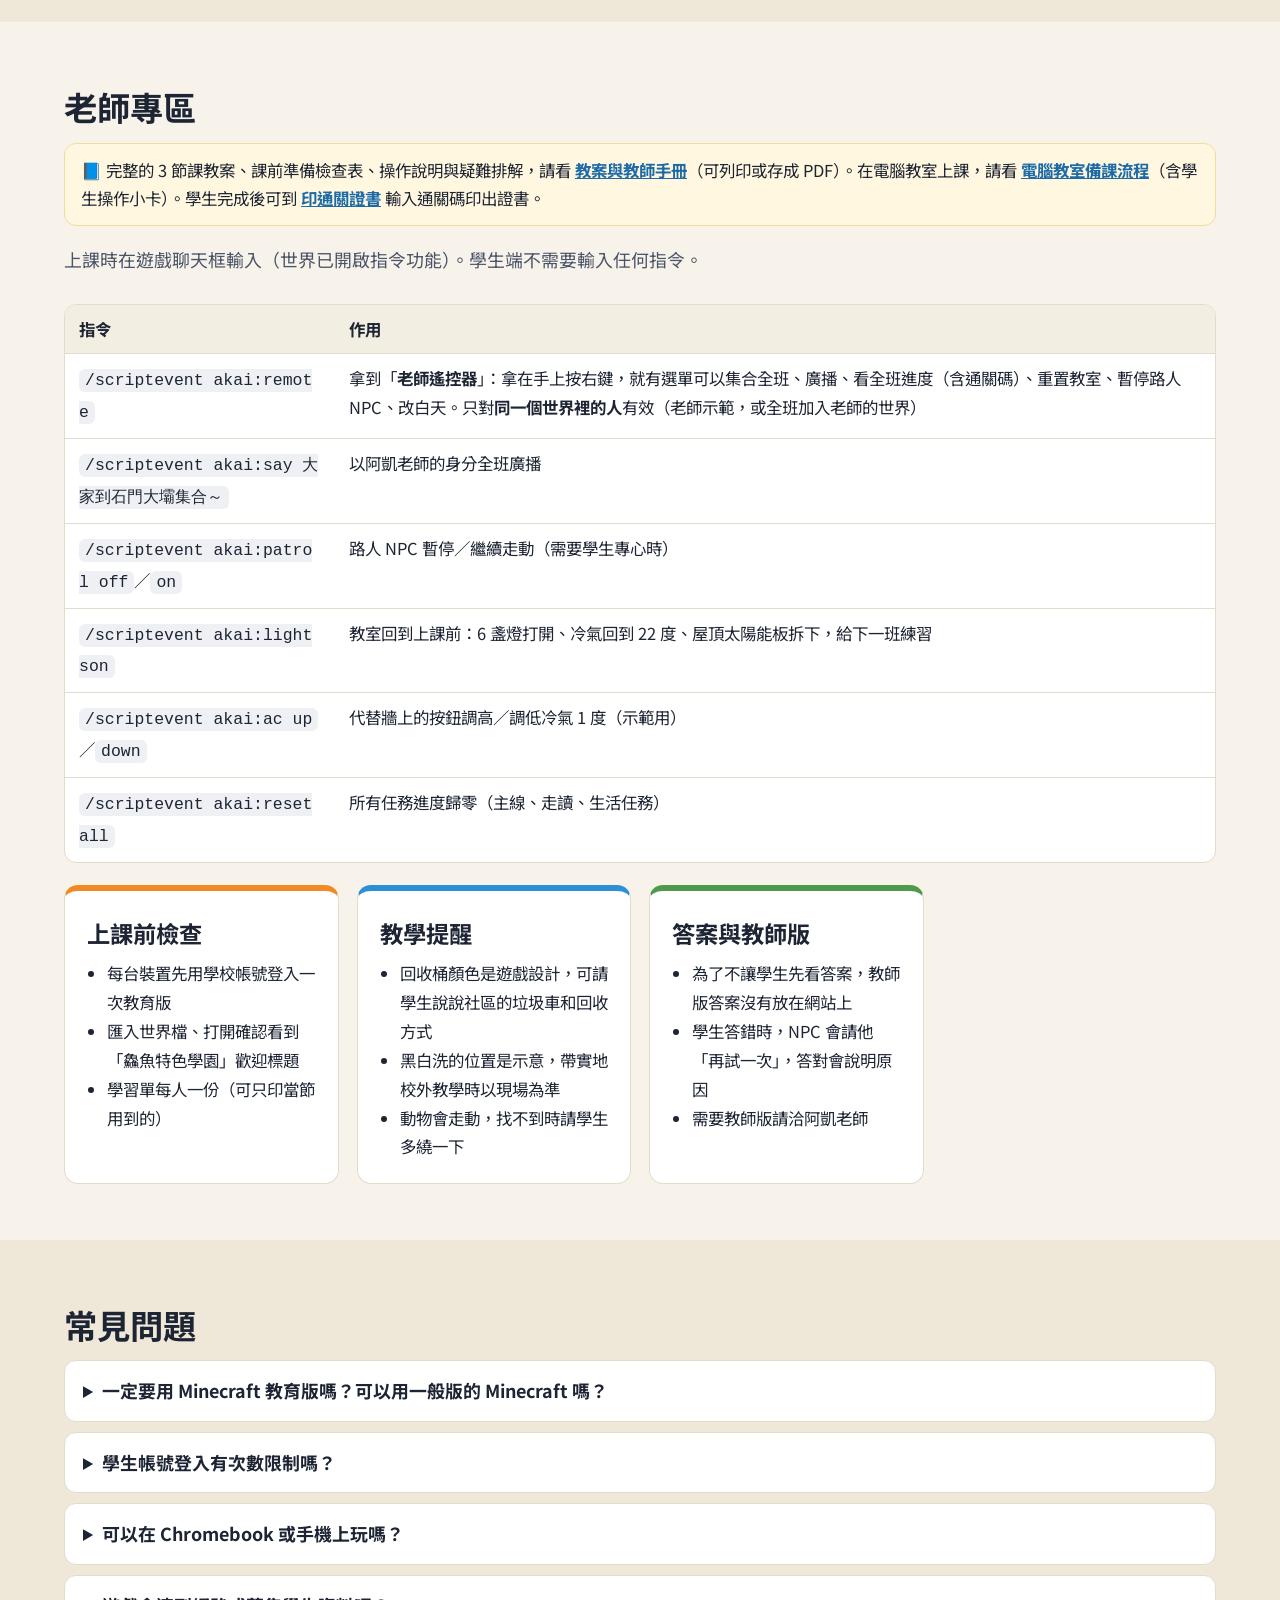
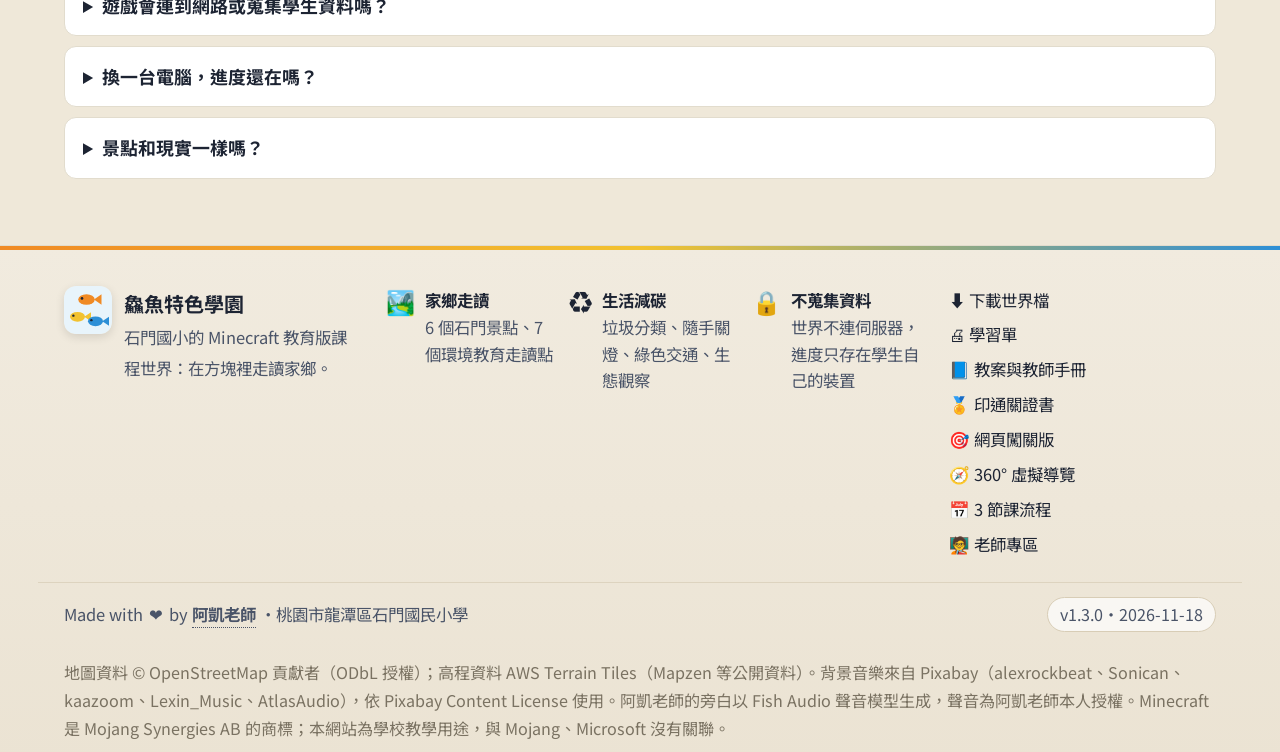
==== commit 8df1bb29: "feat: 網頁闖關版新增高年級題組與高年級學習單 - quest.html：低／中／高年級三種難度，高年級 4 站進階題（三疊字、食物鏈、水庫淤積與艾利颱風、水足跡與省水標章）＋高年級任務，附阿凱老" ====
--- a/index.html
+++ b/index.html
@@ -60,7 +60,7 @@
     </div>
     <div class="wrap">
       <ul class="stats" aria-label="世界內容數量">
-        <li><b>12</b><span>闖關題（4 站）</span></li>
+        <li><b>24</b><span>闖關題（中、高年級各 12）</span></li>
         <li><b>6</b><span>家鄉景點</span></li>
         <li><b>7</b><span>環境教育走讀點</span></li>
         <li><b>6</b><span>減碳生活任務</span></li>
@@ -205,7 +205,7 @@
           </ol>
         </article>
       </div>
-      <p class="note">這是建議流程，可依班級節奏調整。低年級可以只做第 1 節；高年級可加入小組討論「生態池改善方案」。</p>
+      <p class="note">這是建議流程，可依班級節奏調整。遊戲裡找阿凱老師按「選擇年級」：低年級每站 1 題、中年級 3 題、高年級換成進階題與小組任務（用高年級闖關學習單）。</p>
     </div>
   </section>
 
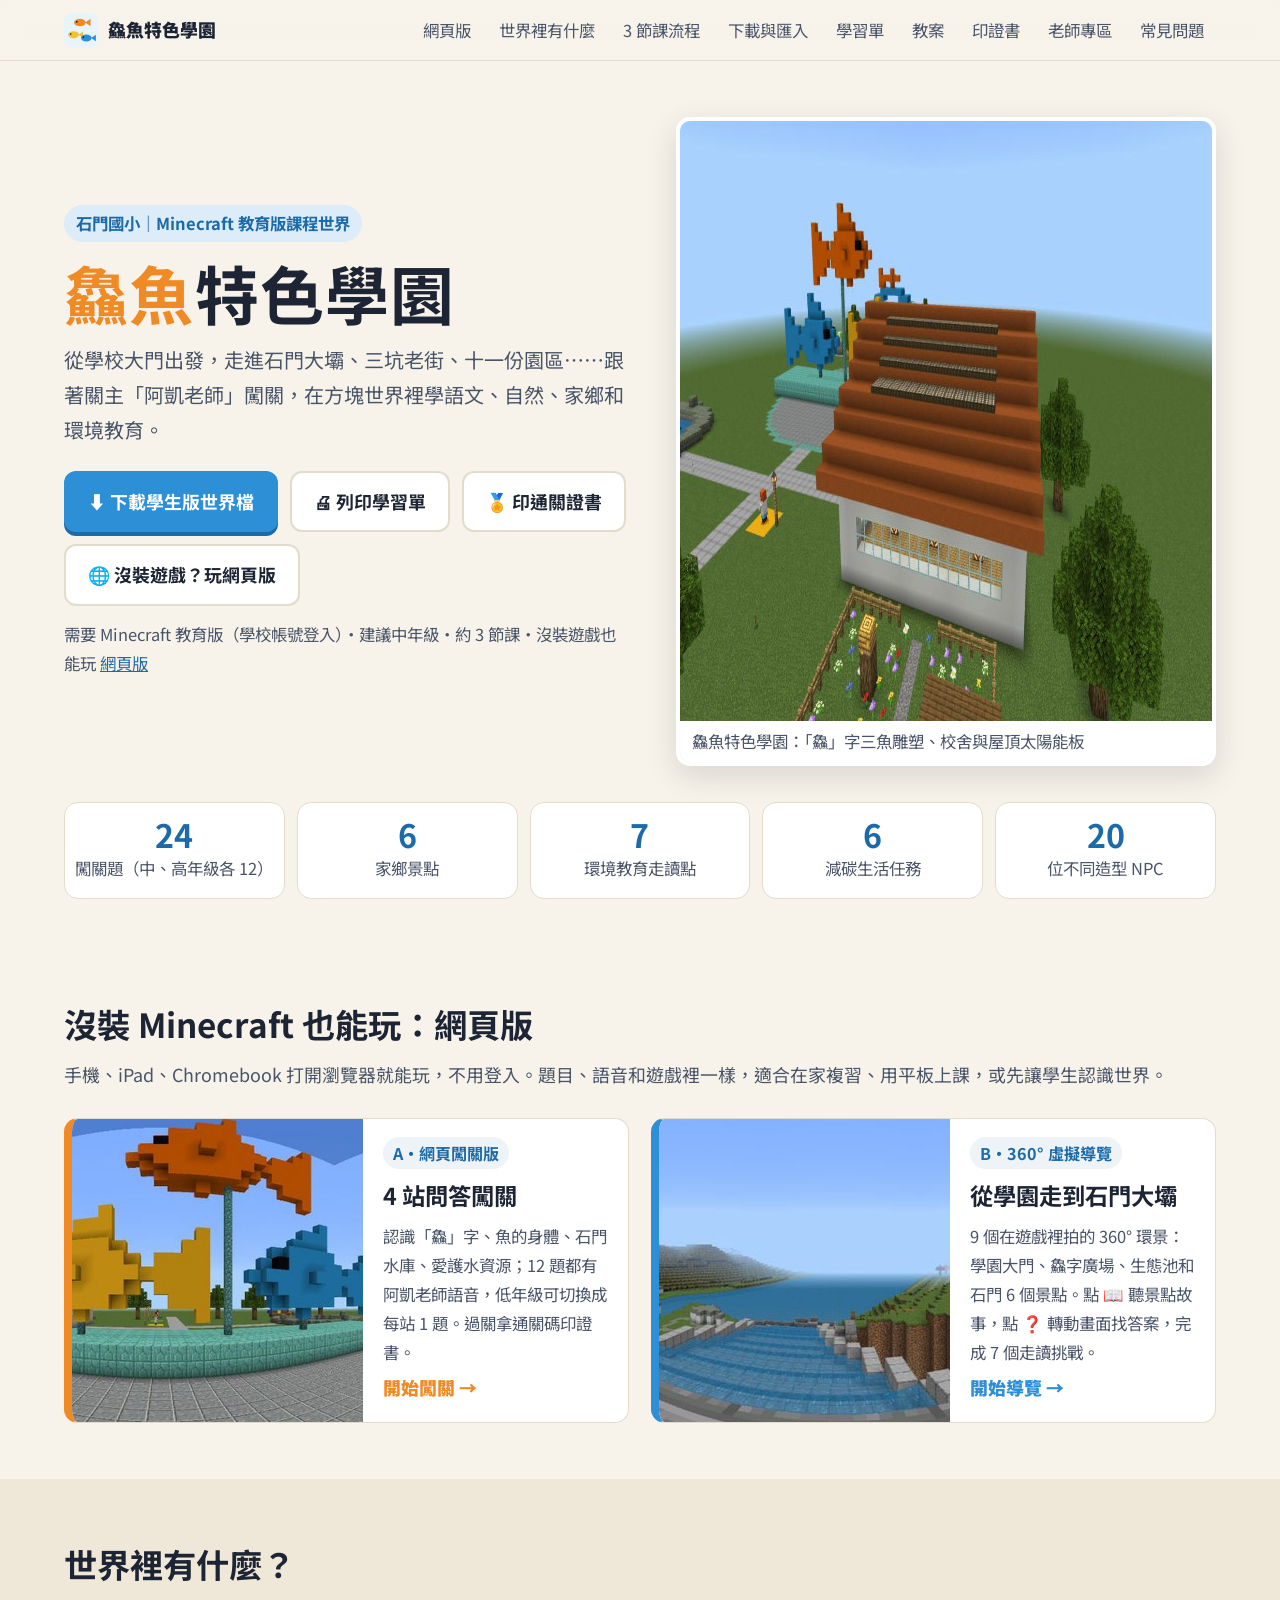
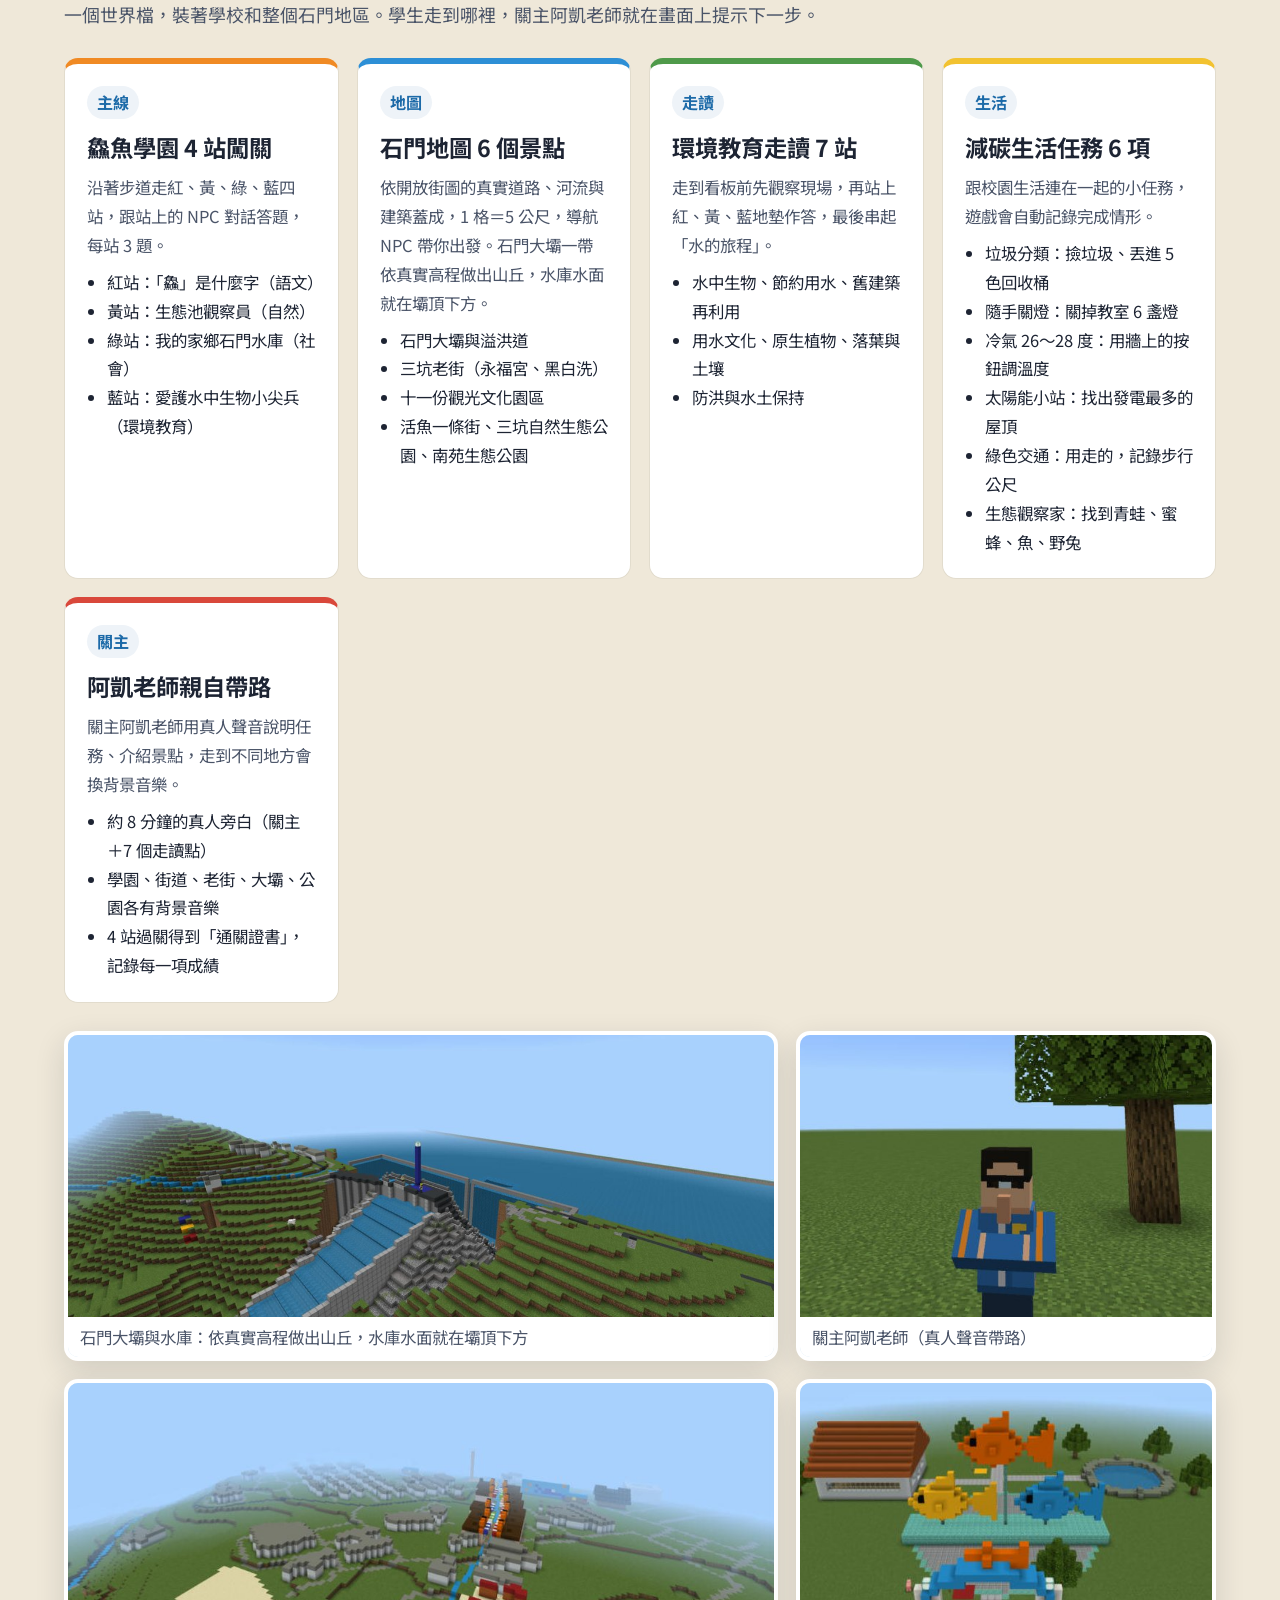
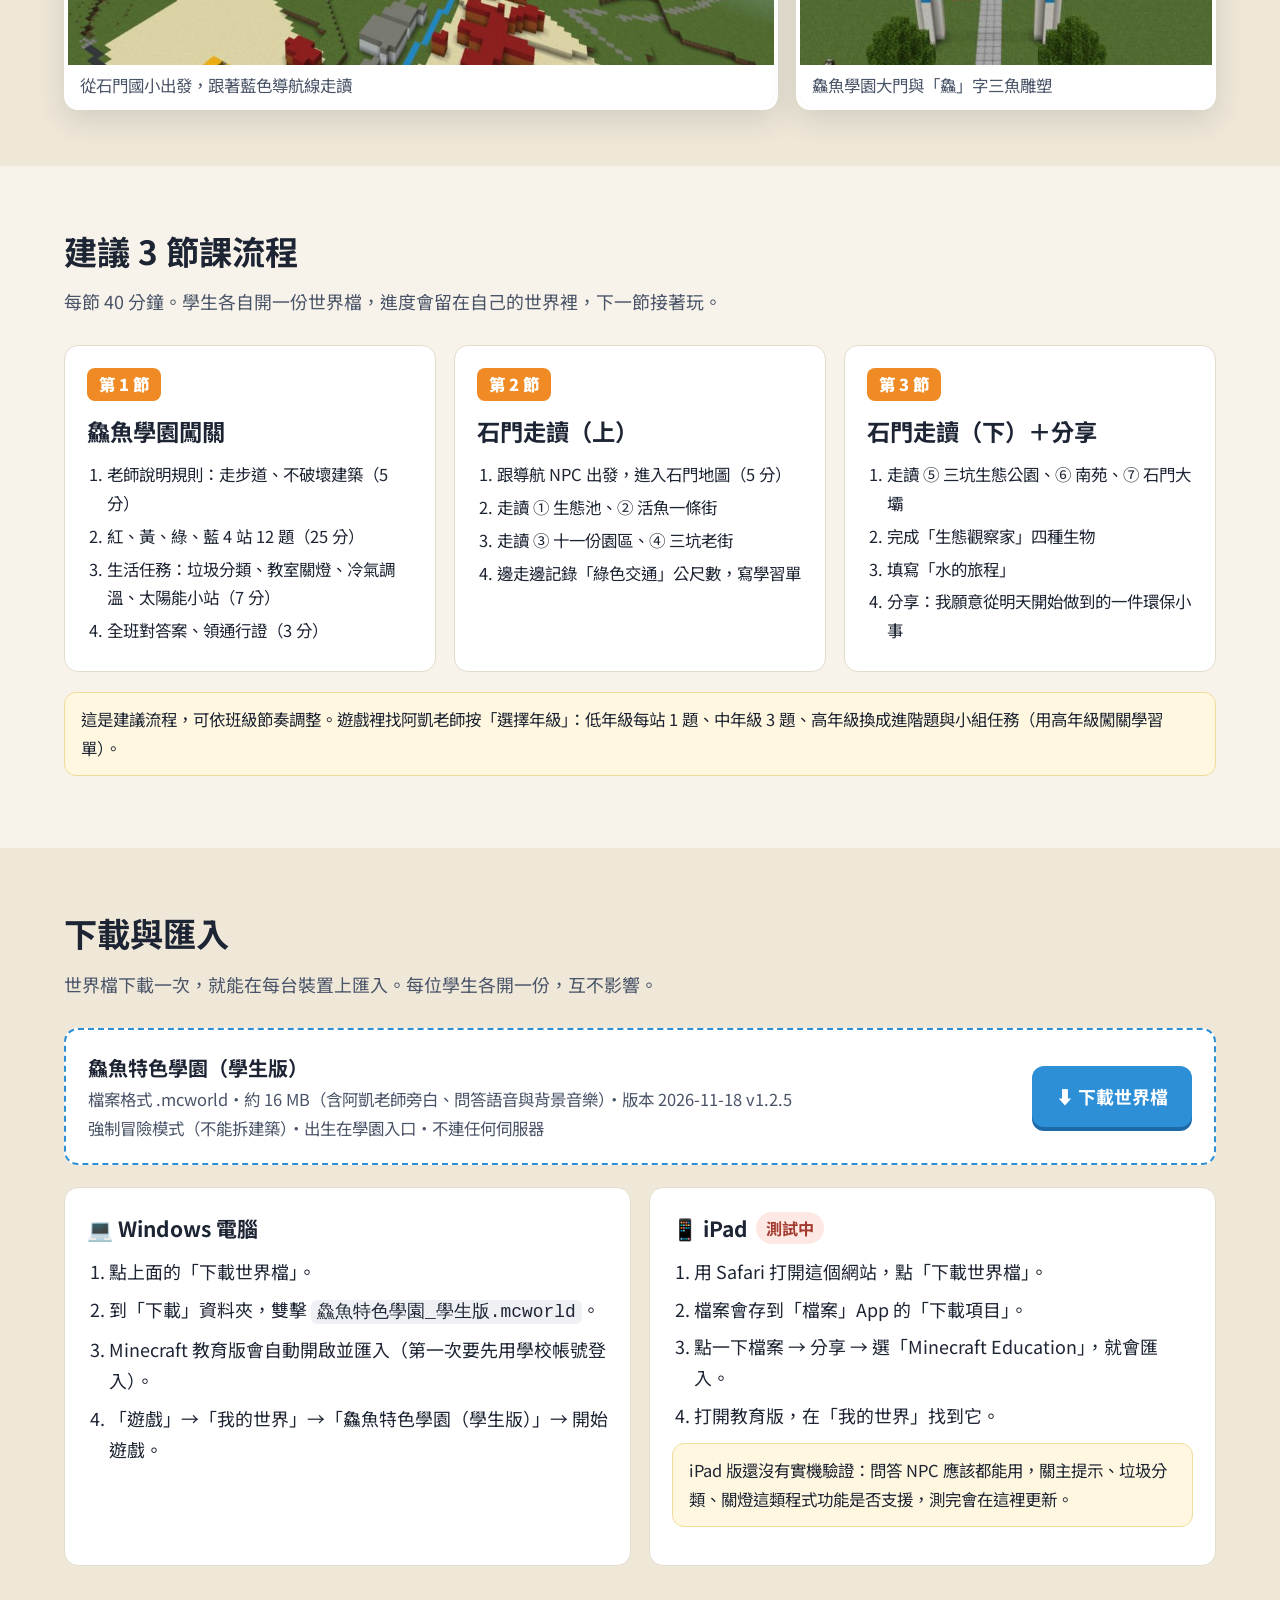
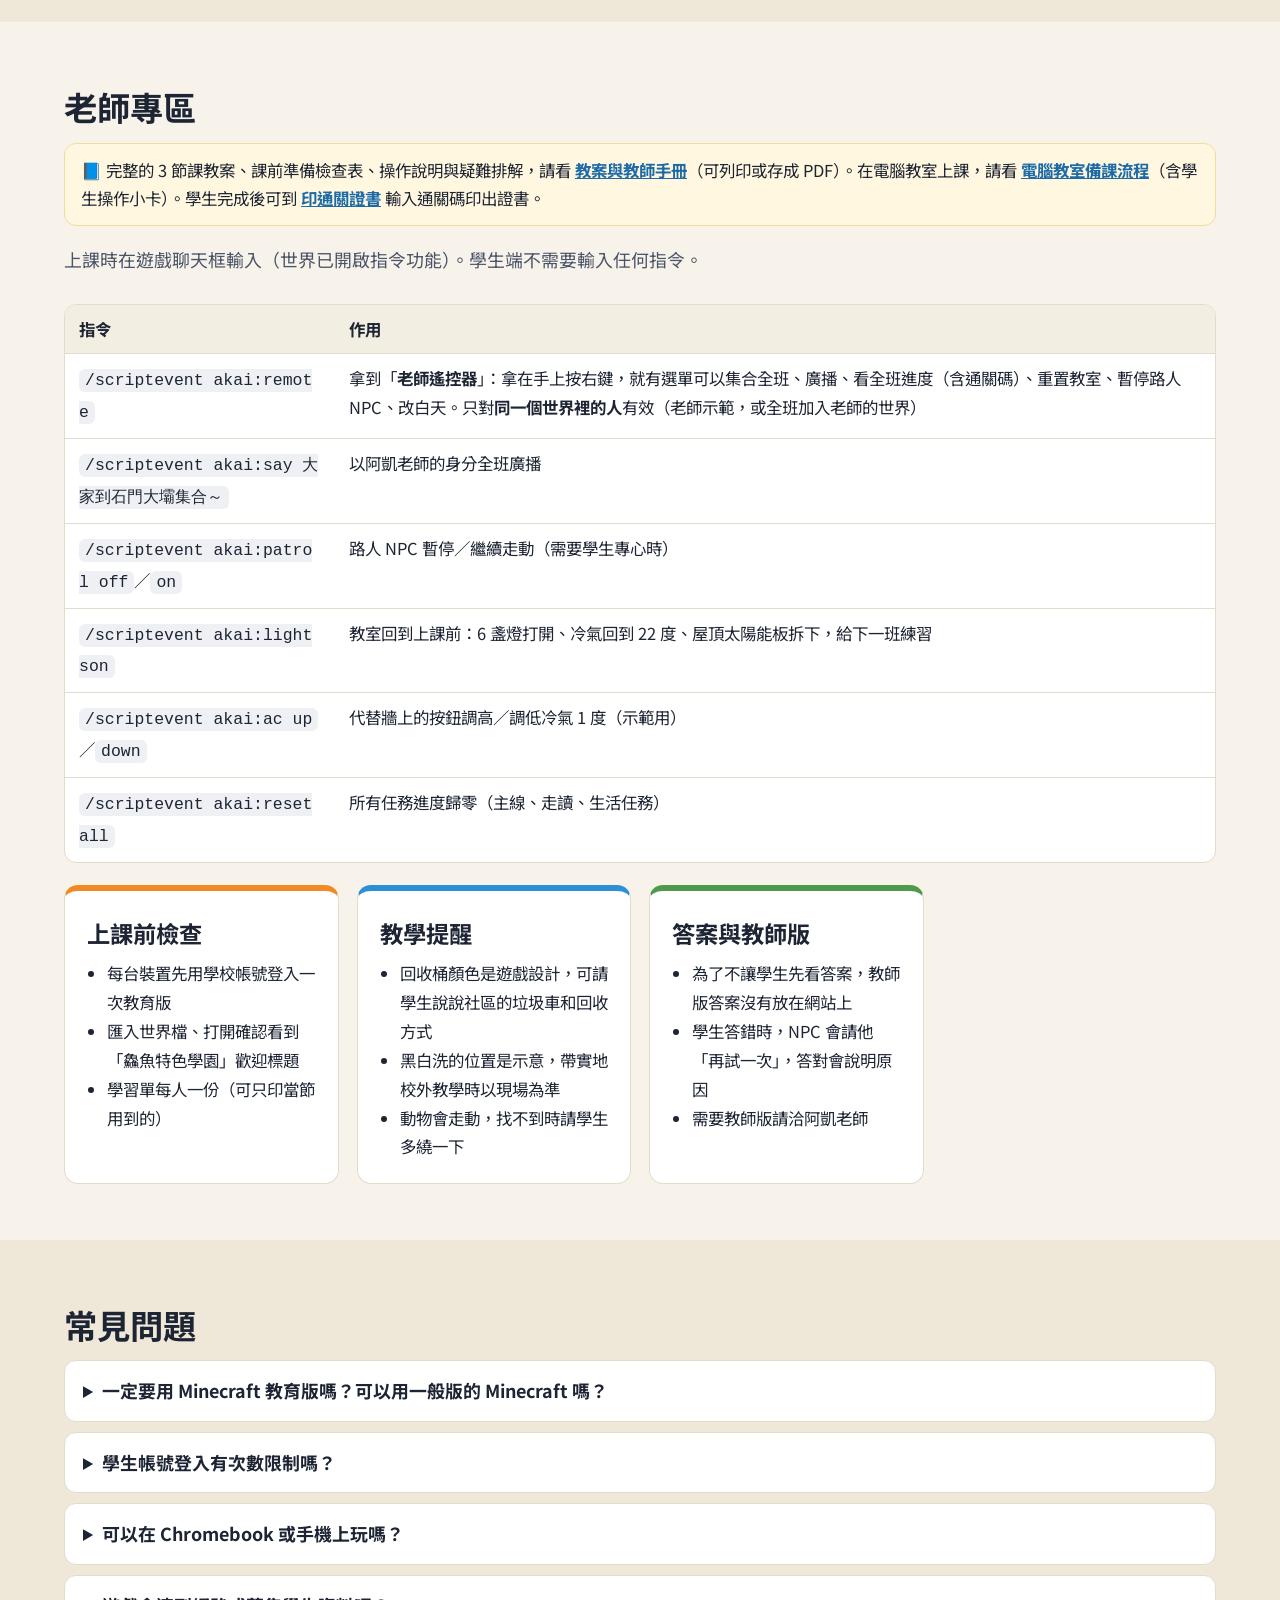
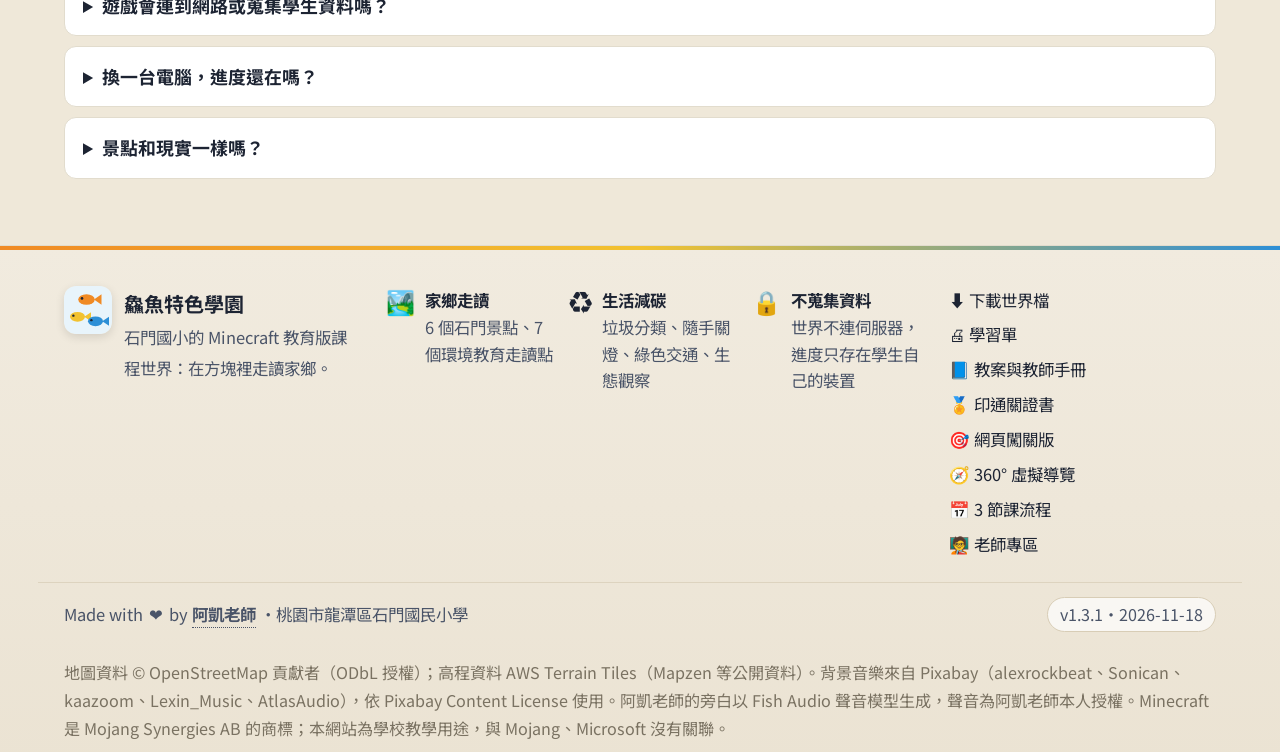
==== commit 9226419f: "chore: 學生版世界檔 v1.2.5：學生版 v1.3：新增低／中／高年級切換與高年級題組 Co-Authored-By: Claude Opus 5.5 <noreply@anthropic.c" ====
--- a/index.html
+++ b/index.html
@@ -216,7 +216,7 @@
       <div class="download-box">
         <div class="meta">
           <strong>鱻魚特色學園（學生版）</strong>
-          <span>檔案格式 .mcworld・約 13 MB（含阿凱老師旁白、問答語音與背景音樂）・版本 2026-11-17 v1.2.4</span>
+          <span>檔案格式 .mcworld・約 16 MB（含阿凱老師旁白、問答語音與背景音樂）・版本 2026-11-18 v1.2.5</span>
           <span>強制冒險模式（不能拆建築）・出生在學園入口・不連任何伺服器</span>
         </div>
         <a class="btn btn-main" href="downloads/xianyu-academy-student.mcworld" download="鱻魚特色學園_學生版.mcworld">⬇ 下載世界檔</a>
@@ -349,7 +349,7 @@
     <p class="site-credit">Made with <span class="site-credit__heart" aria-label="愛心">❤️</span> by
       <a href="https://cagoooo.github.io/Akai/" target="_blank" rel="noopener noreferrer" class="site-credit__author">阿凱老師</a>
       <span class="footer-school"><span class="footer-dot" aria-hidden="true">・</span>桃園市龍潭區石門國民小學</span></p>
-    <p class="version-tag">v1.3.0・2026-11-18</p>
+    <p class="version-tag">v1.3.1・2026-11-18</p>
   </div>
   <p class="legal">地圖資料 © OpenStreetMap 貢獻者（ODbL 授權）；高程資料 AWS Terrain Tiles（Mapzen 等公開資料）。背景音樂來自 Pixabay（alexrockbeat、Sonican、kaazoom、Lexin_Music、AtlasAudio），依 Pixabay Content License 使用。阿凱老師的旁白以 Fish Audio 聲音模型生成，聲音為阿凱老師本人授權。Minecraft 是 Mojang Synergies AB 的商標；本網站為學校教學用途，與 Mojang、Microsoft 沒有關聯。</p>
 </footer>
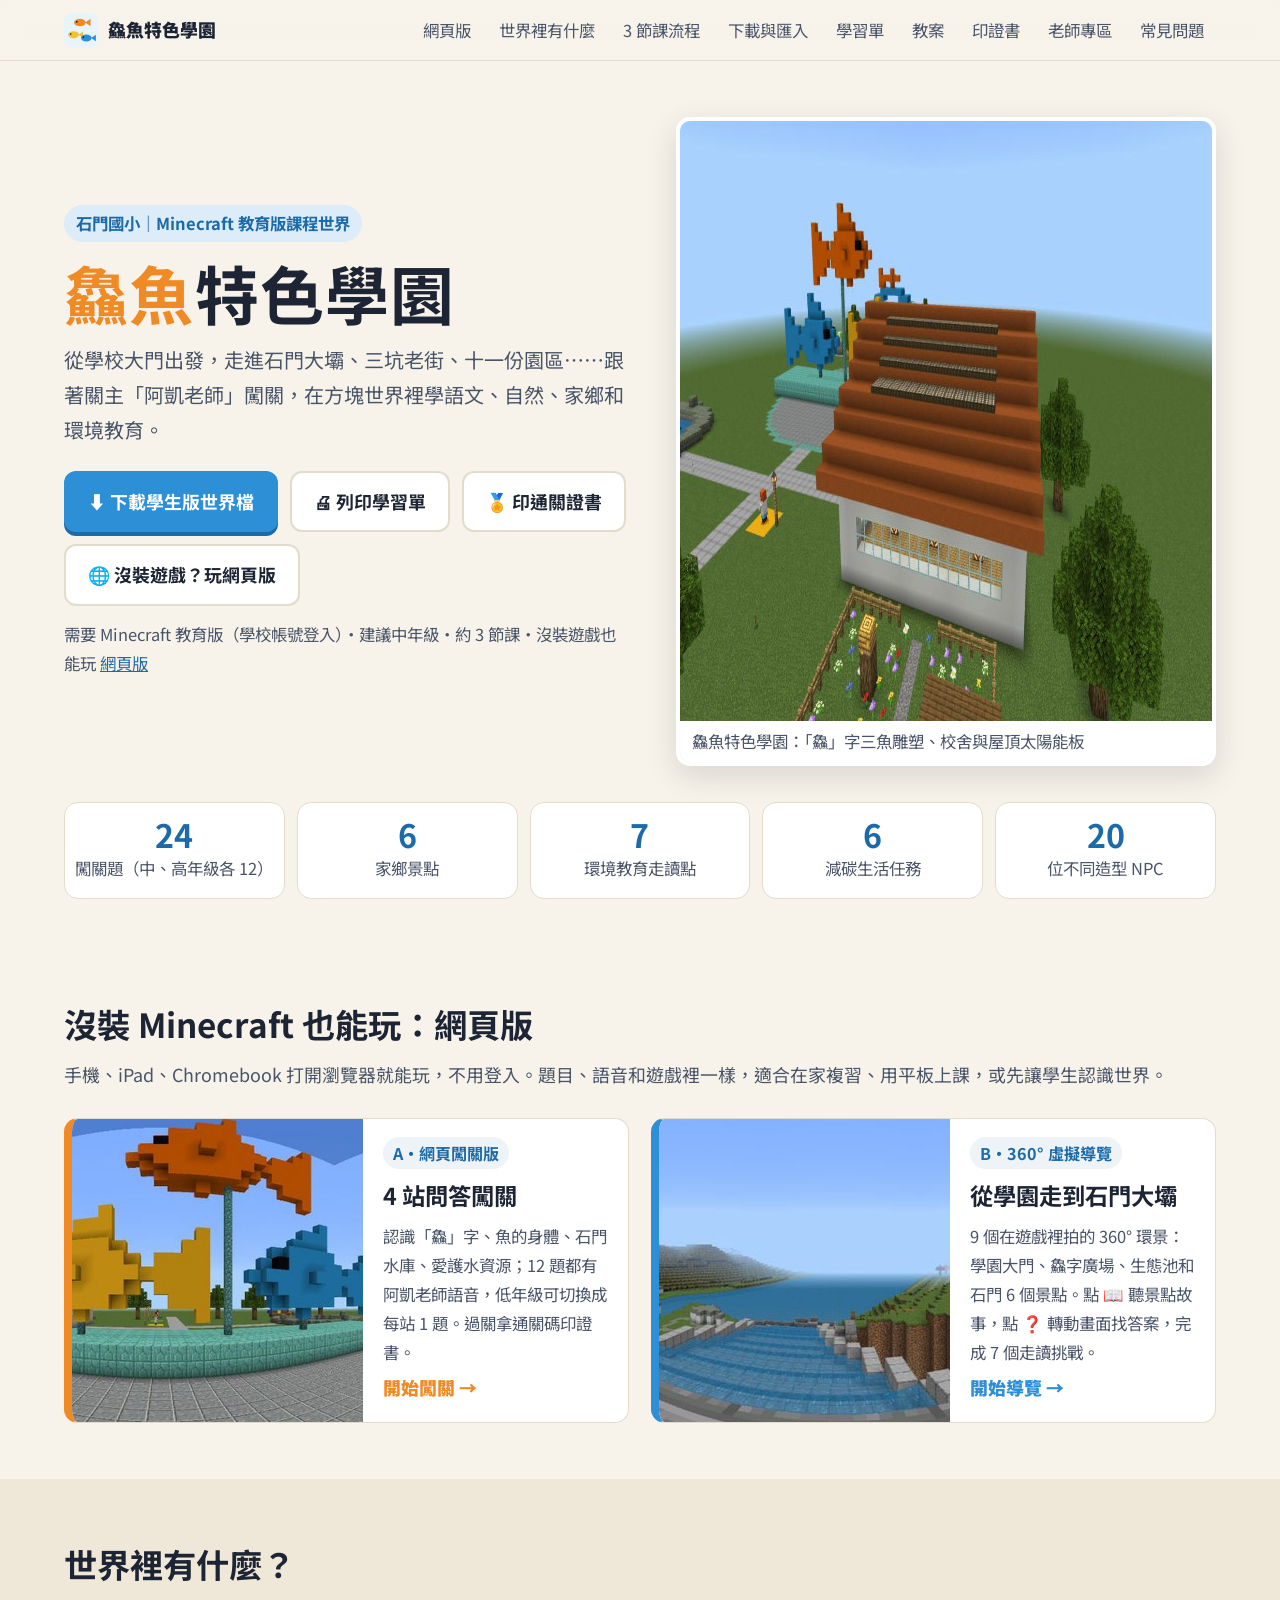
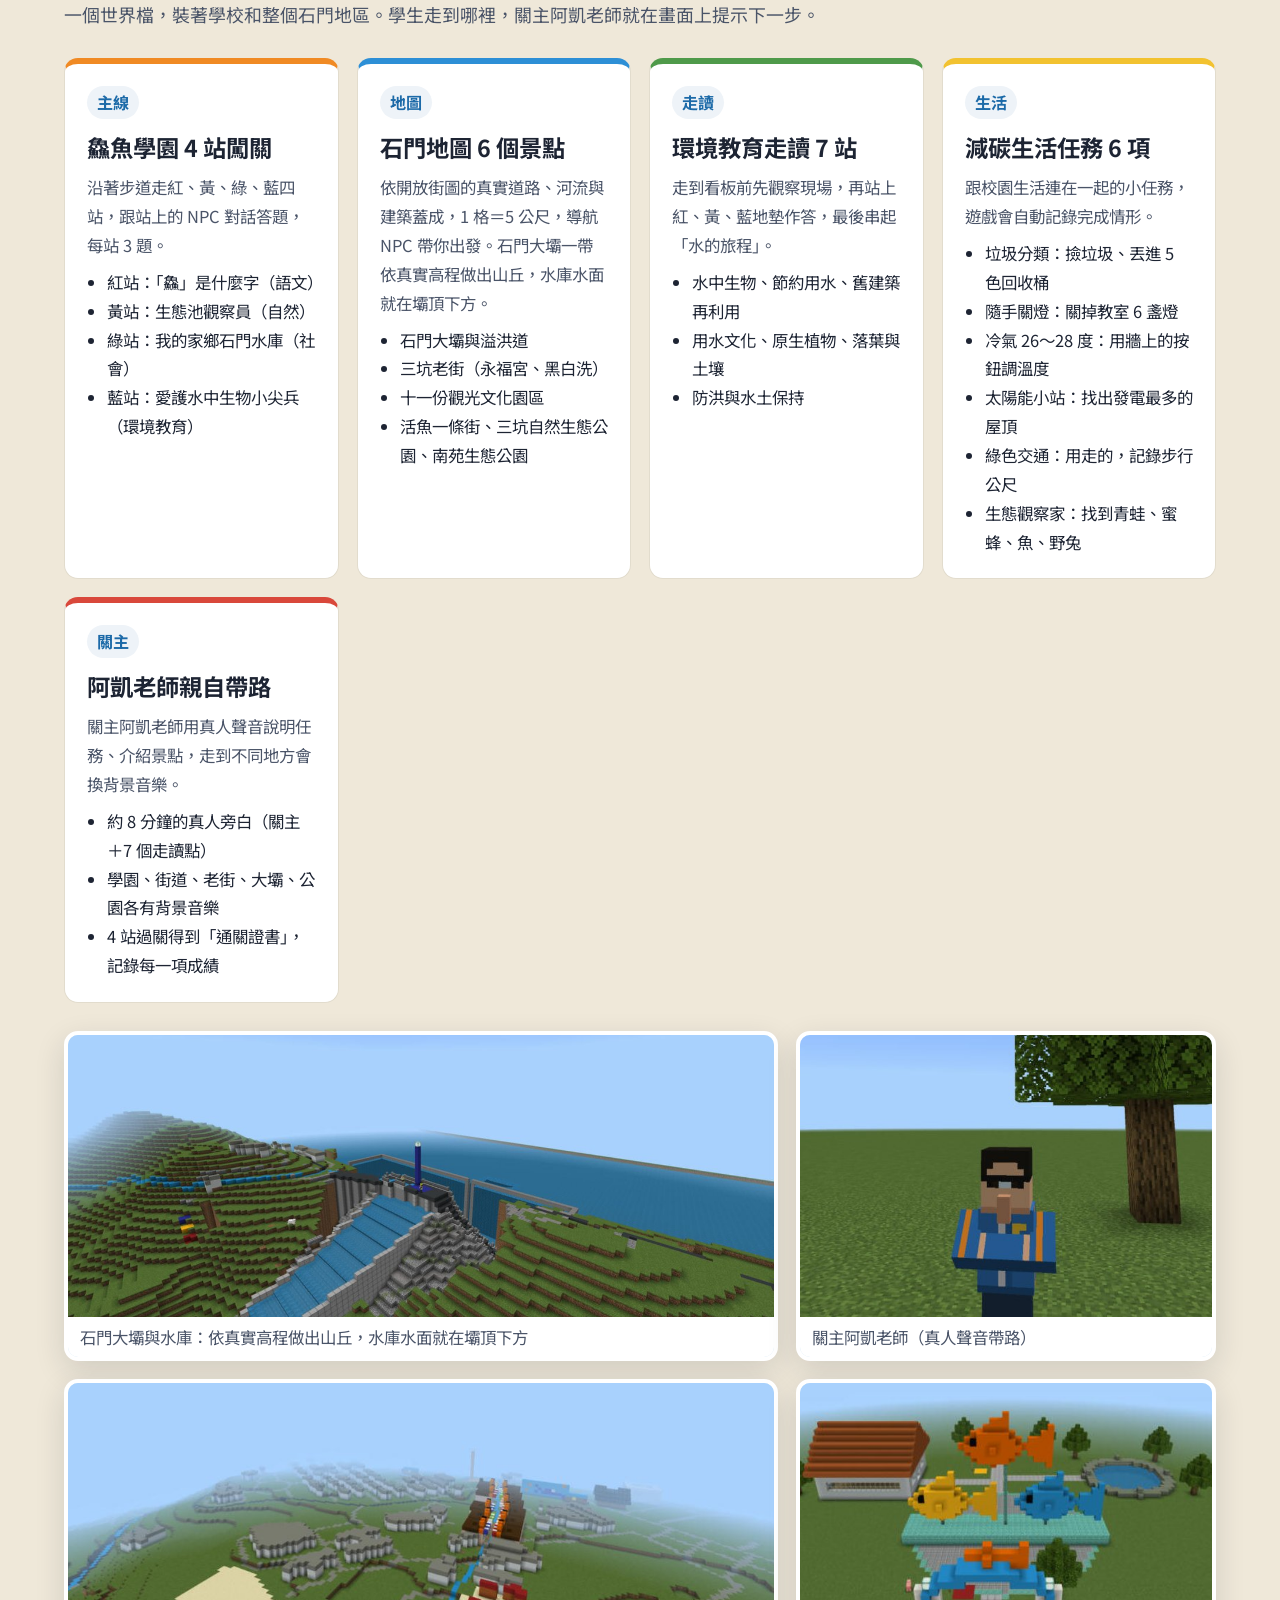
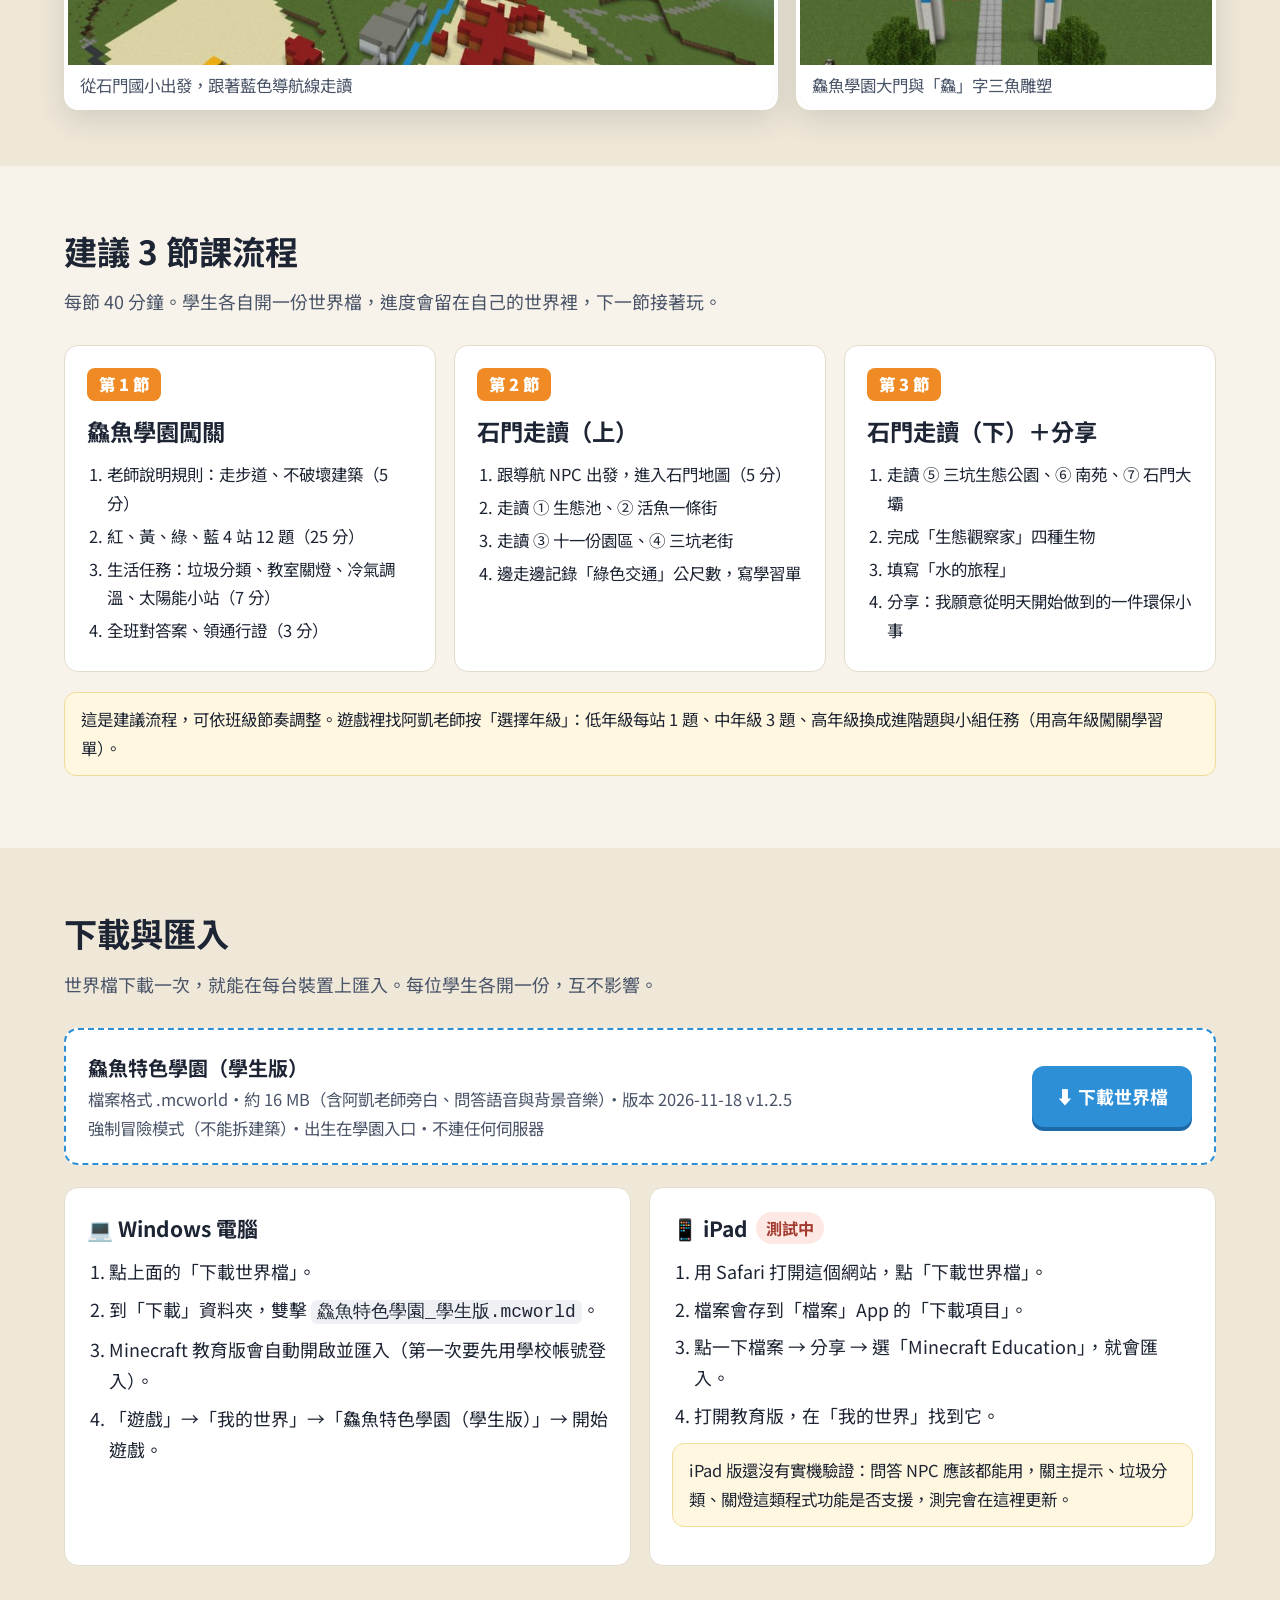
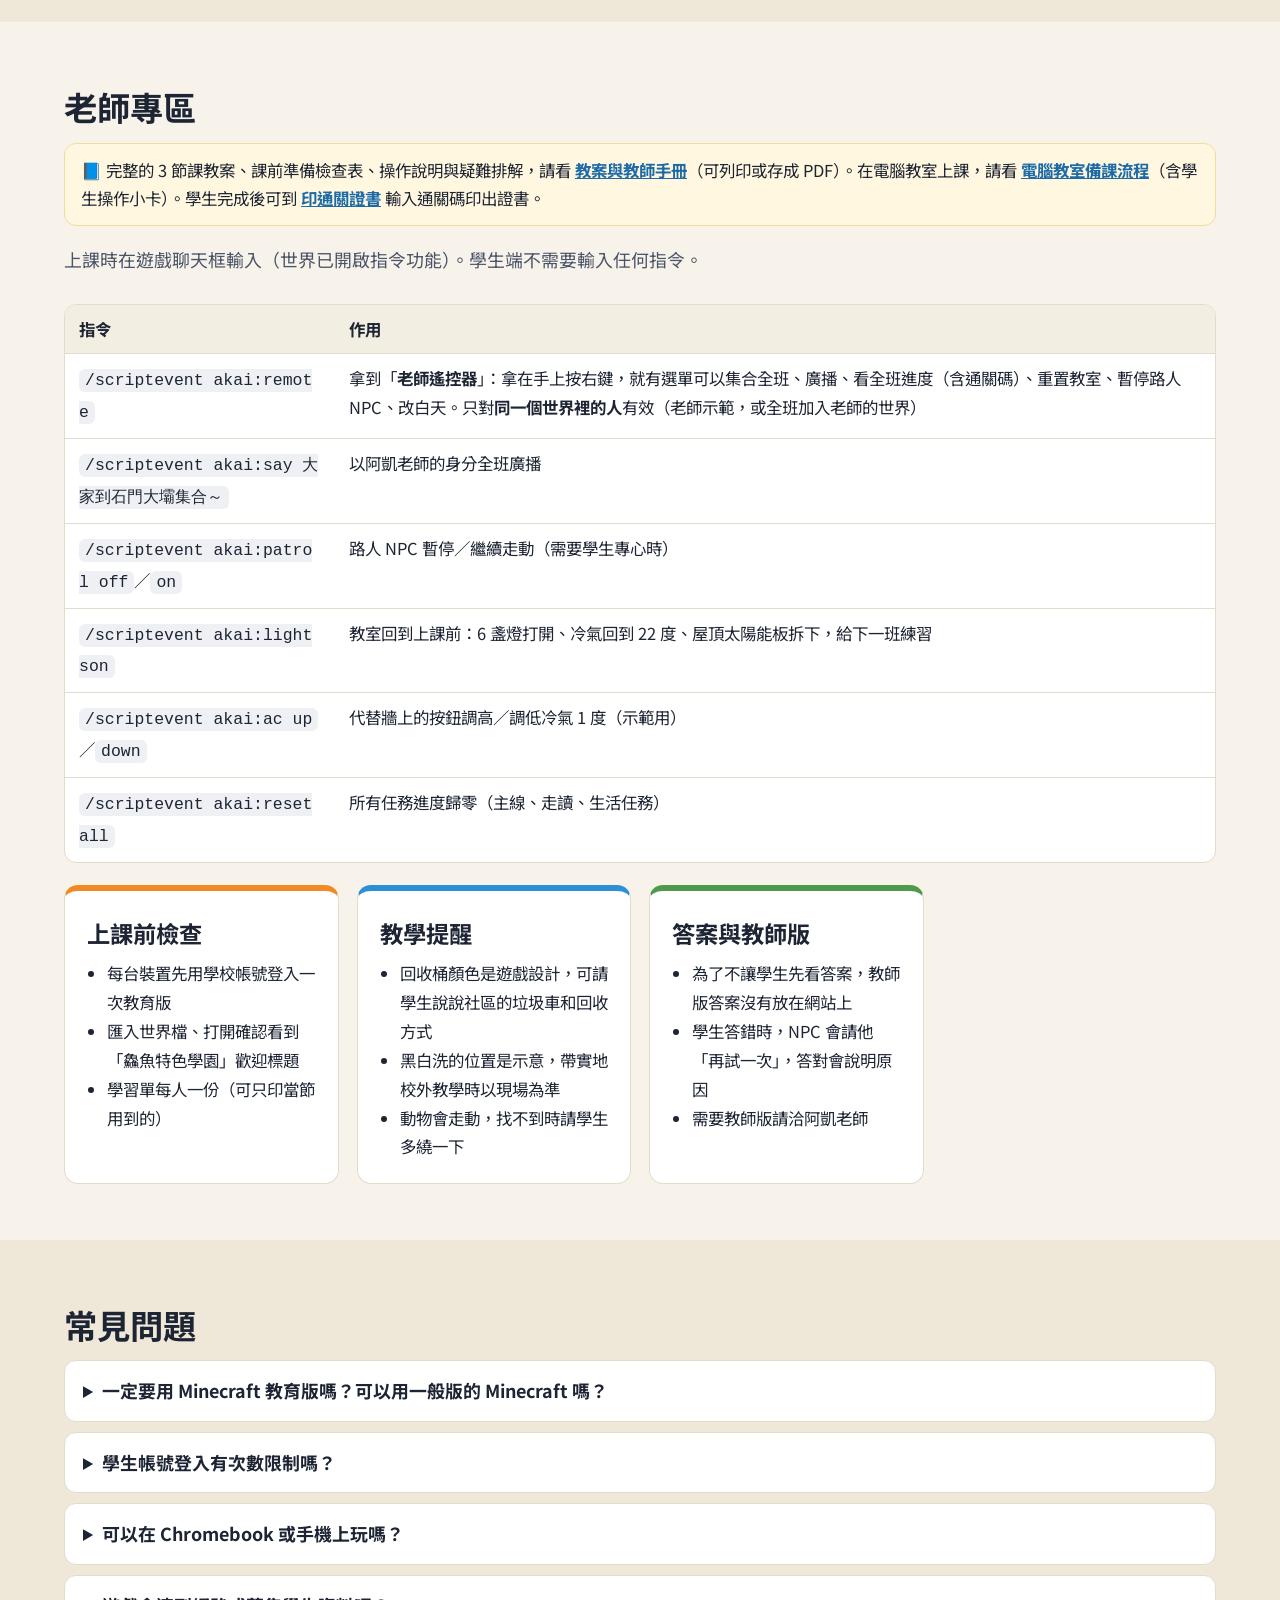
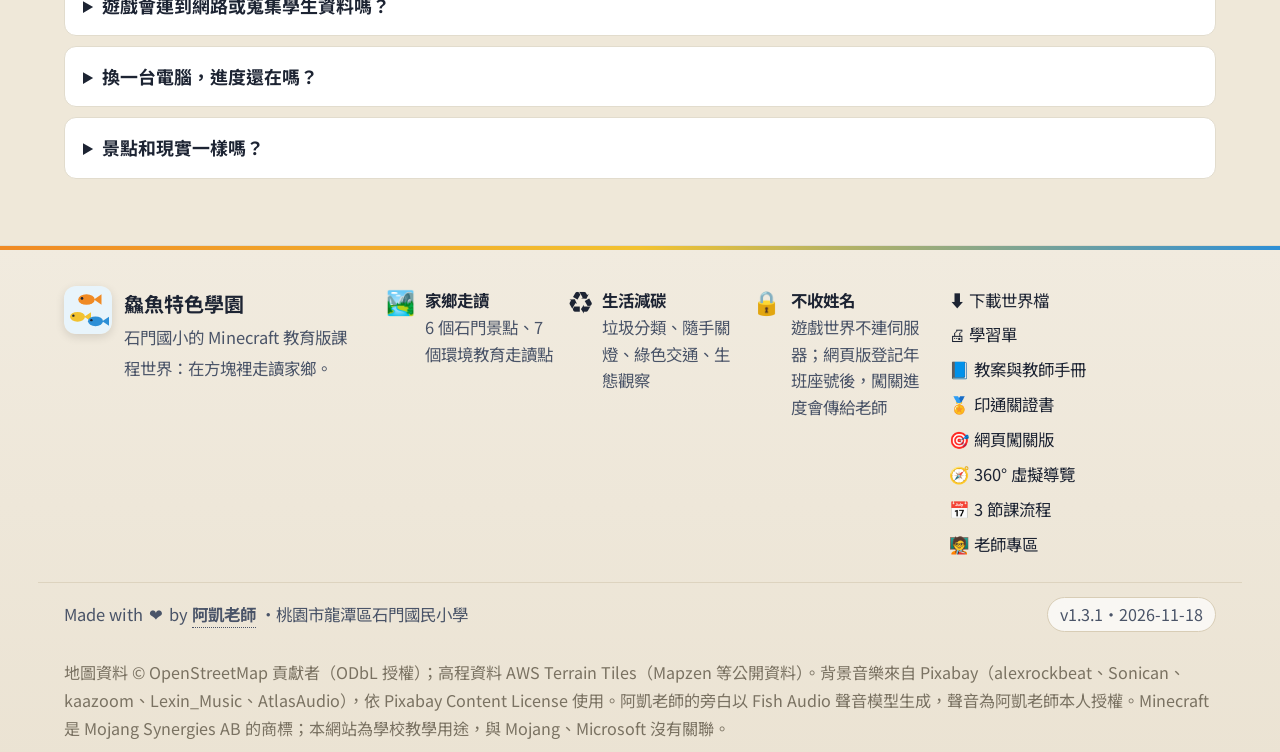
==== commit 77618e1c: "feat: 網頁版闖關紀錄傳到老師後台試算表，證書可加姓名 - 新增 xianyu-record.js：學生登記年、班、座號（不收姓名，可選先不登記），闖關站開始／過關（秒數、答錯次數）、4 站全過、" ====
--- a/index.html
+++ b/index.html
@@ -332,7 +332,7 @@
     <ul class="footer-points">
       <li><span class="fp-icon">🏞️</span><div><strong>家鄉走讀</strong><small>6 個石門景點、7 個環境教育走讀點</small></div></li>
       <li><span class="fp-icon">♻️</span><div><strong>生活減碳</strong><small>垃圾分類、隨手關燈、綠色交通、生態觀察</small></div></li>
-      <li><span class="fp-icon">🔒</span><div><strong>不蒐集資料</strong><small>世界不連伺服器，進度只存在學生自己的裝置</small></div></li>
+      <li><span class="fp-icon">🔒</span><div><strong>不收姓名</strong><small>遊戲世界不連伺服器；網頁版登記年班座號後，闖關進度會傳給老師</small></div></li>
     </ul>
     <nav class="footer-links" aria-label="快速連結">
       <a href="#download">⬇ 下載世界檔</a>
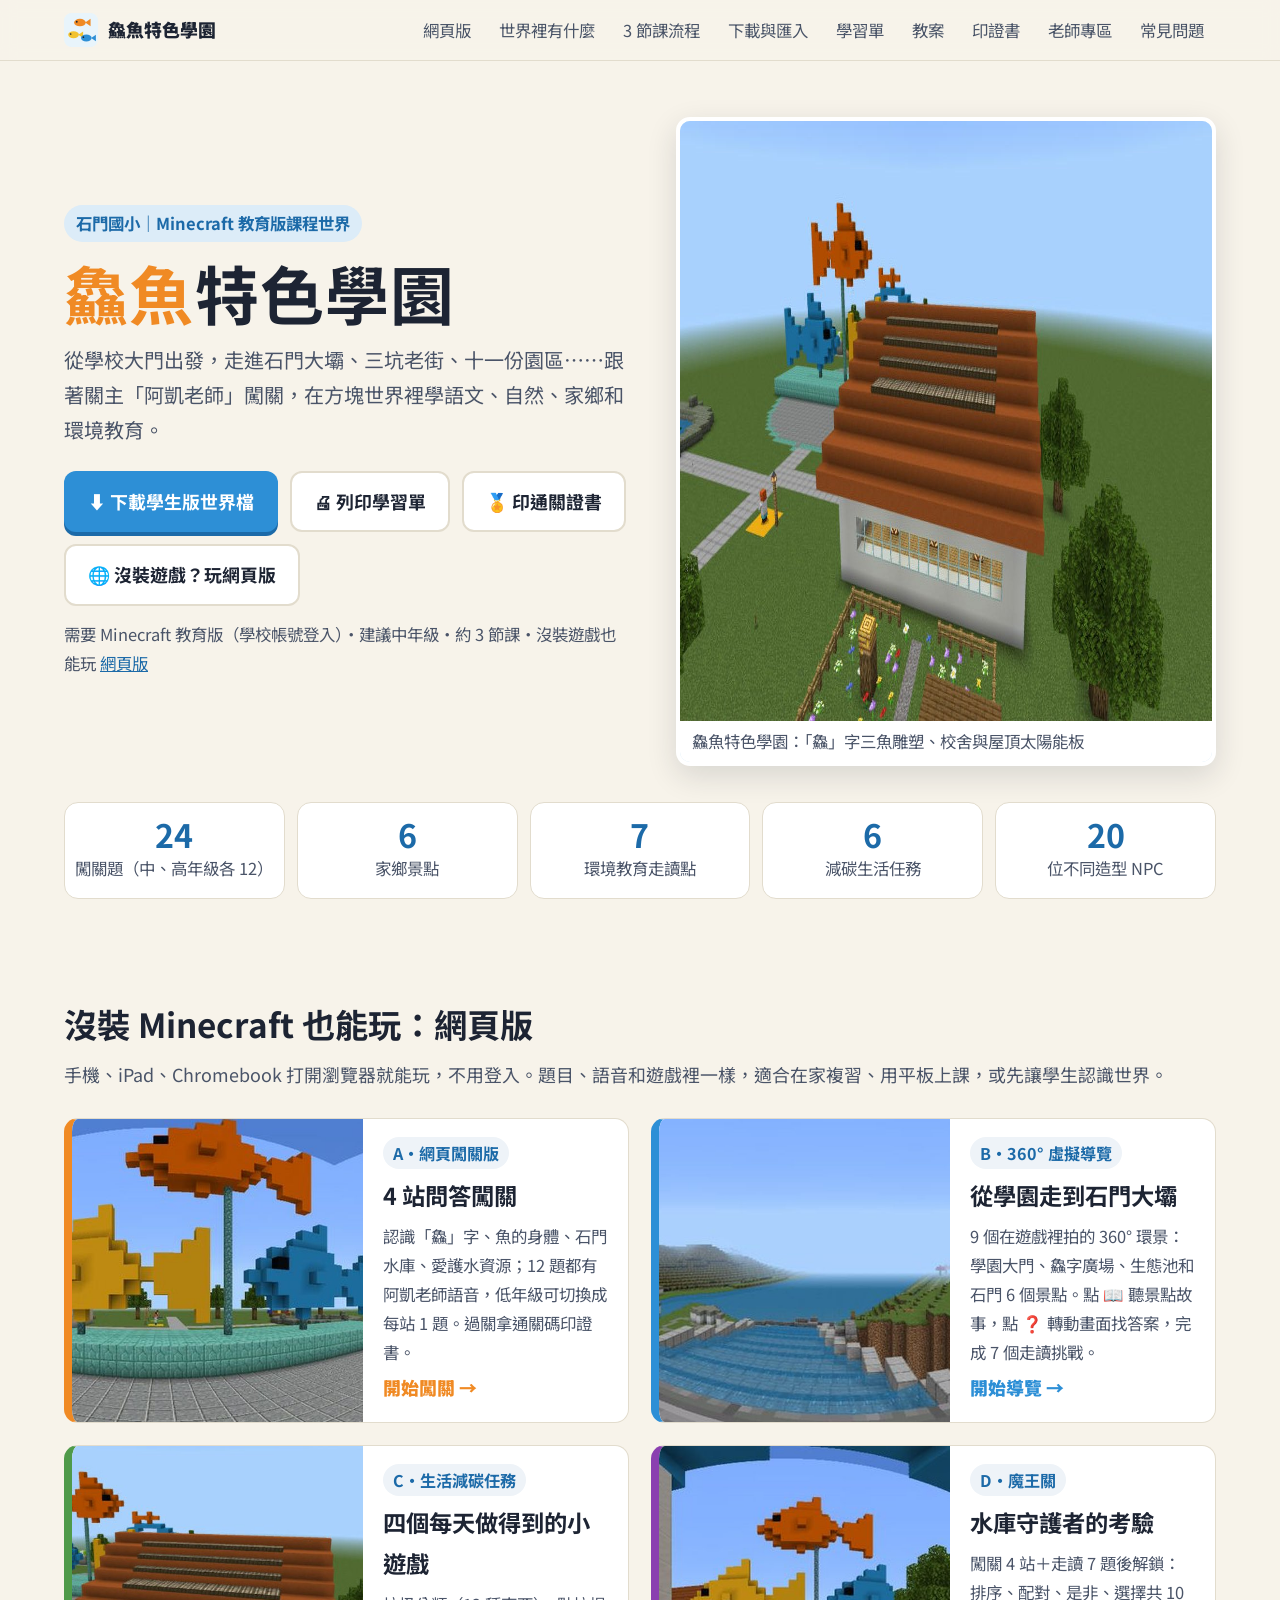
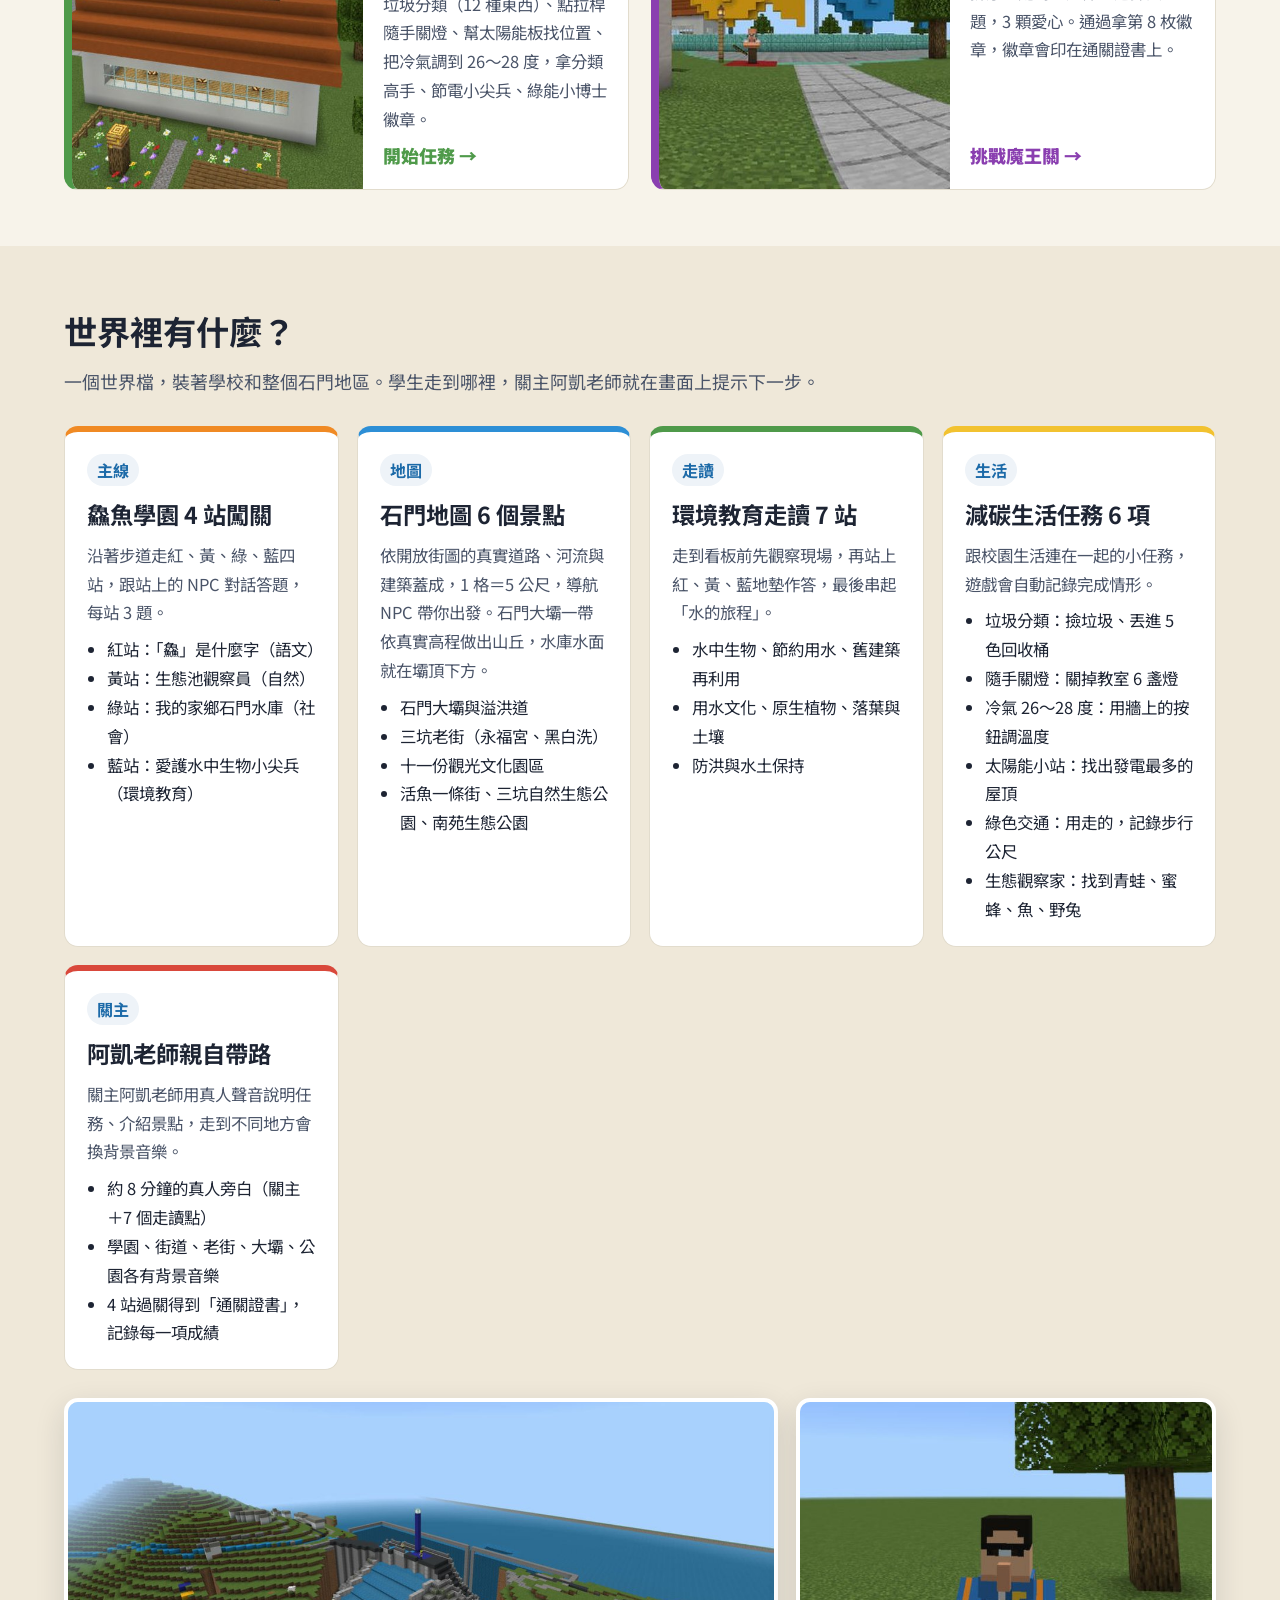
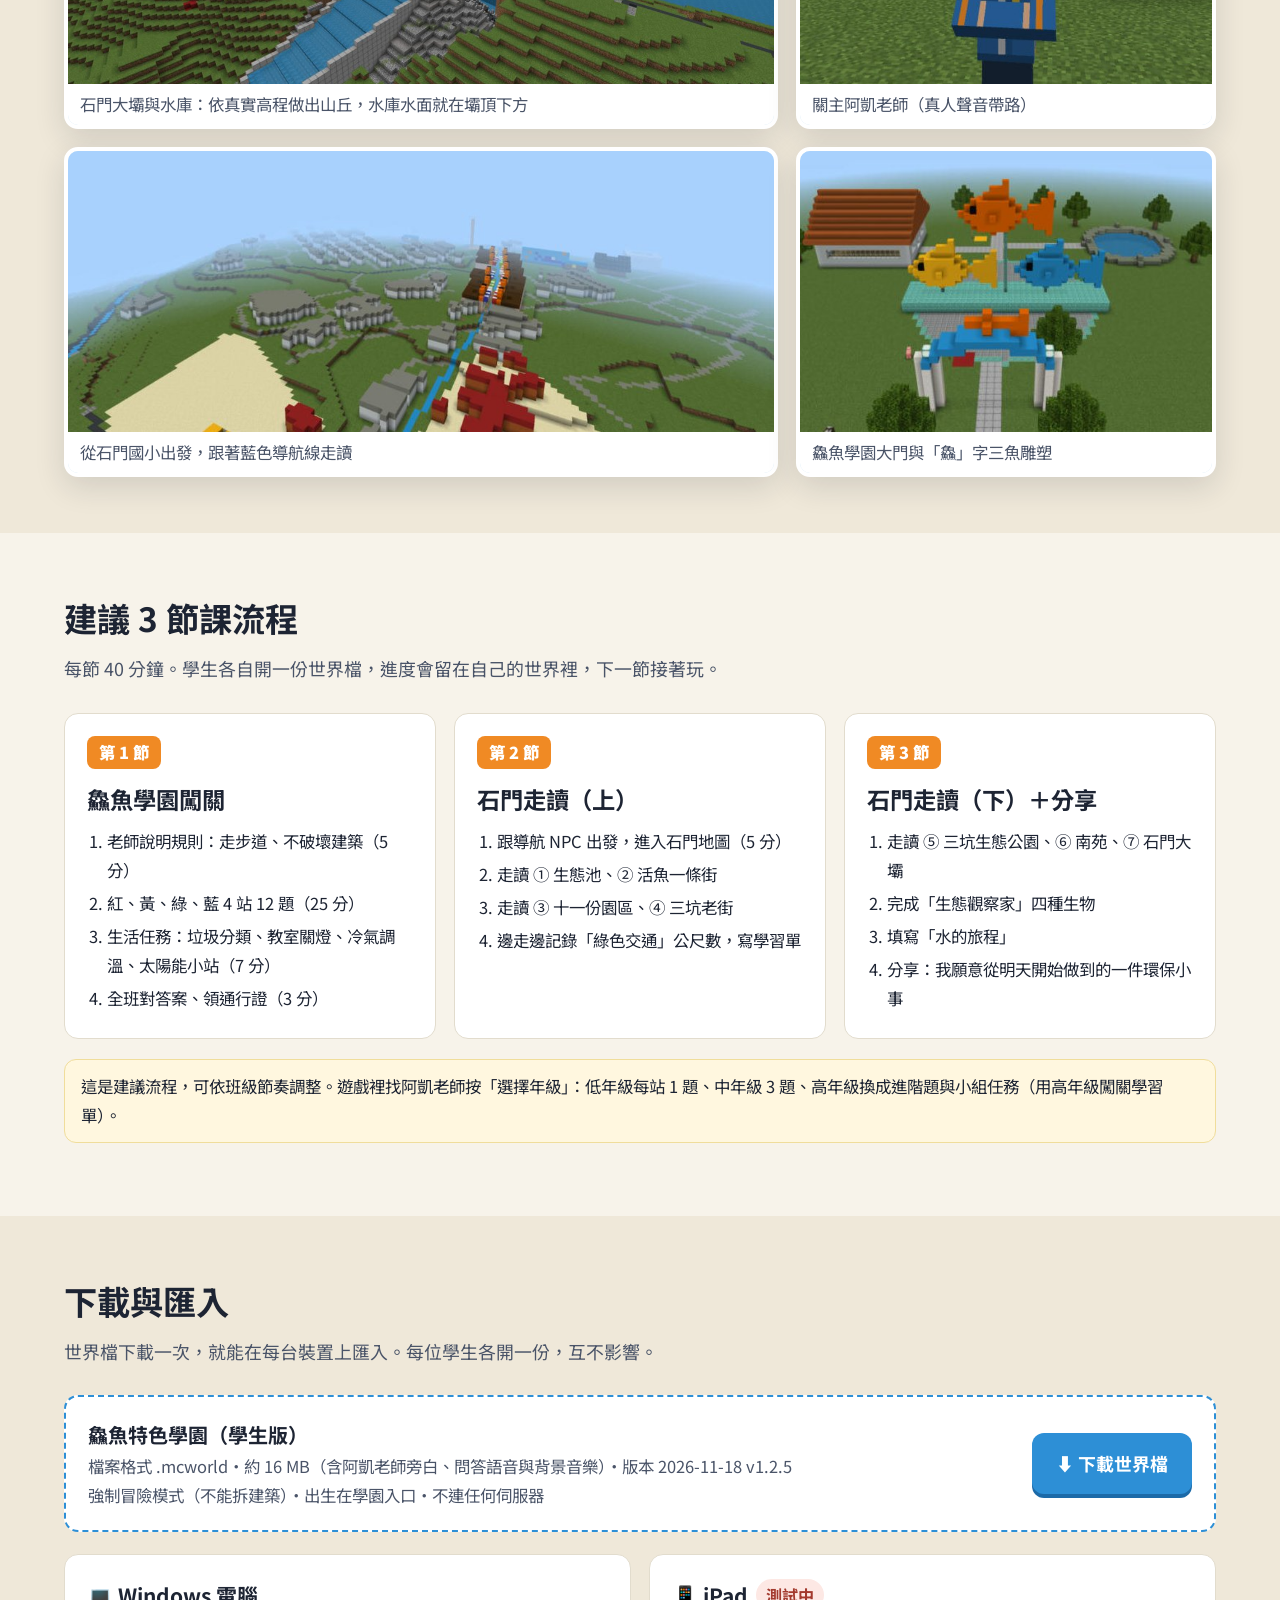
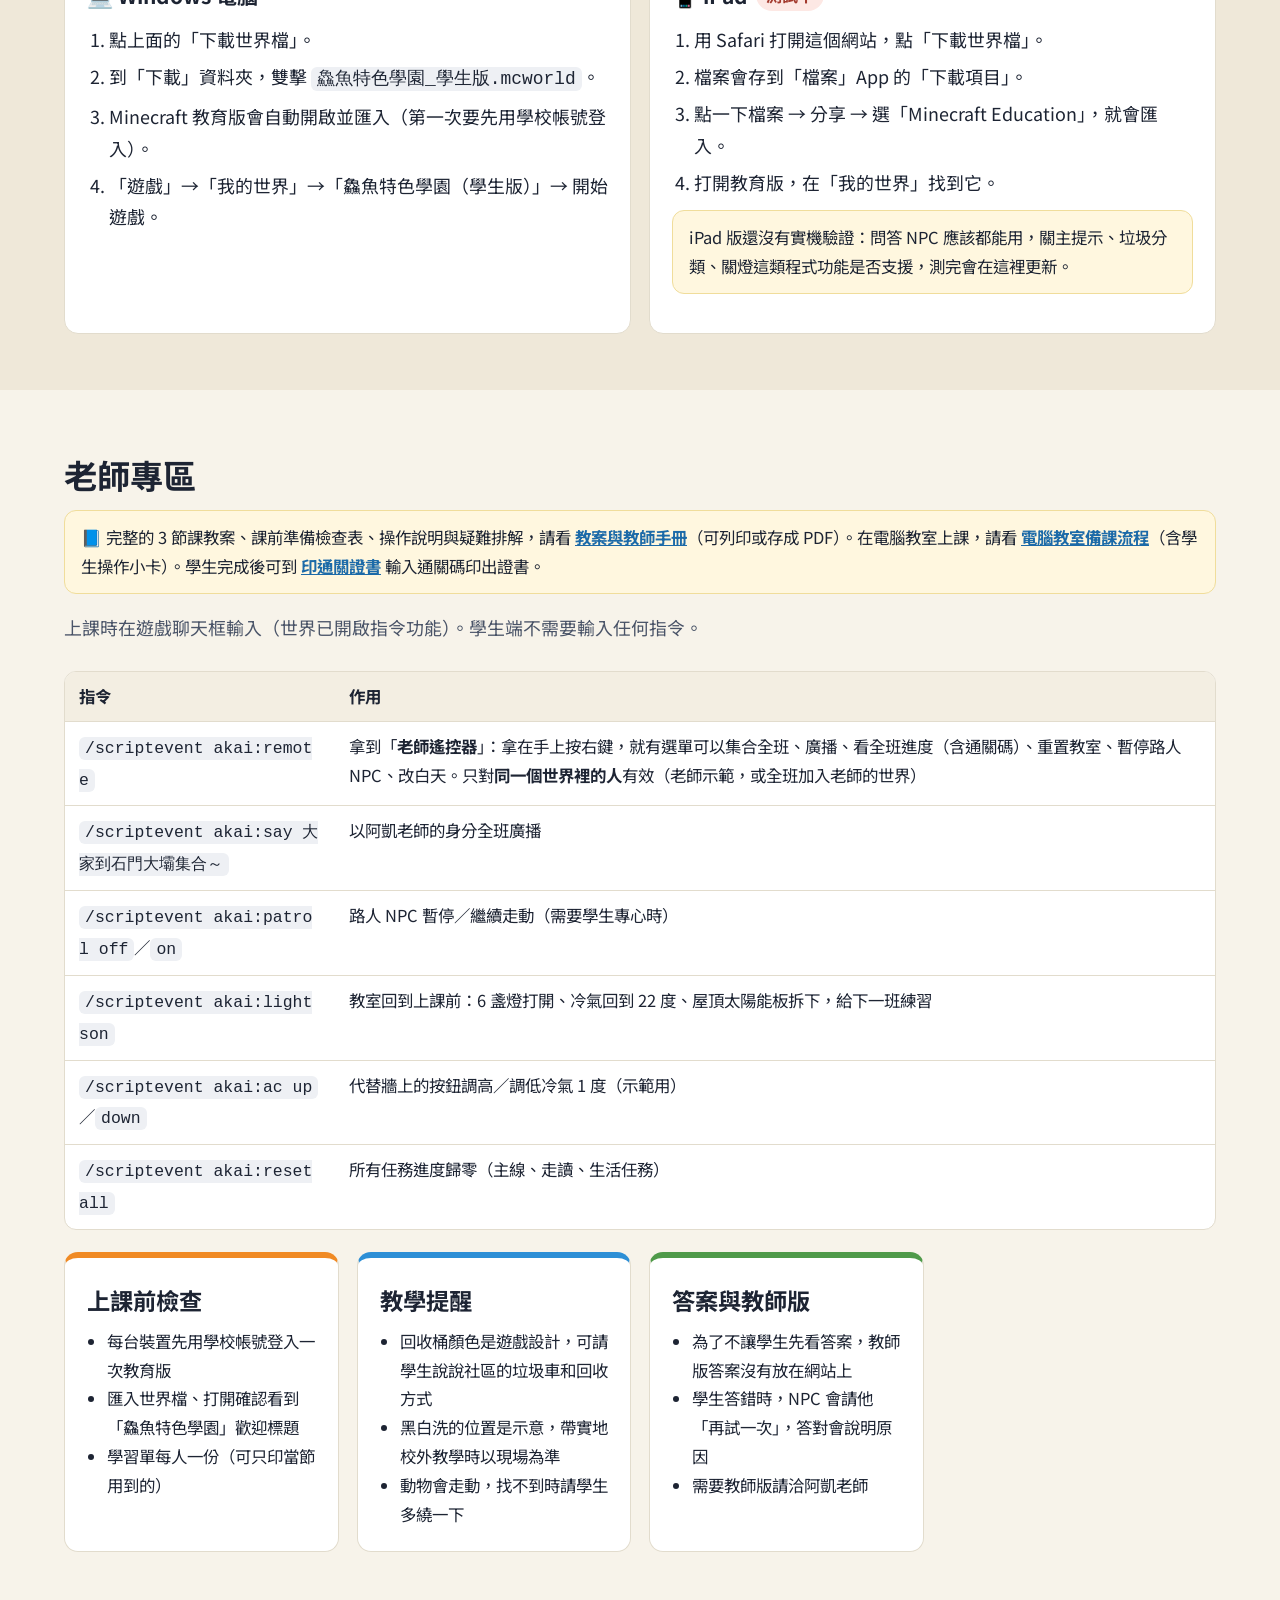
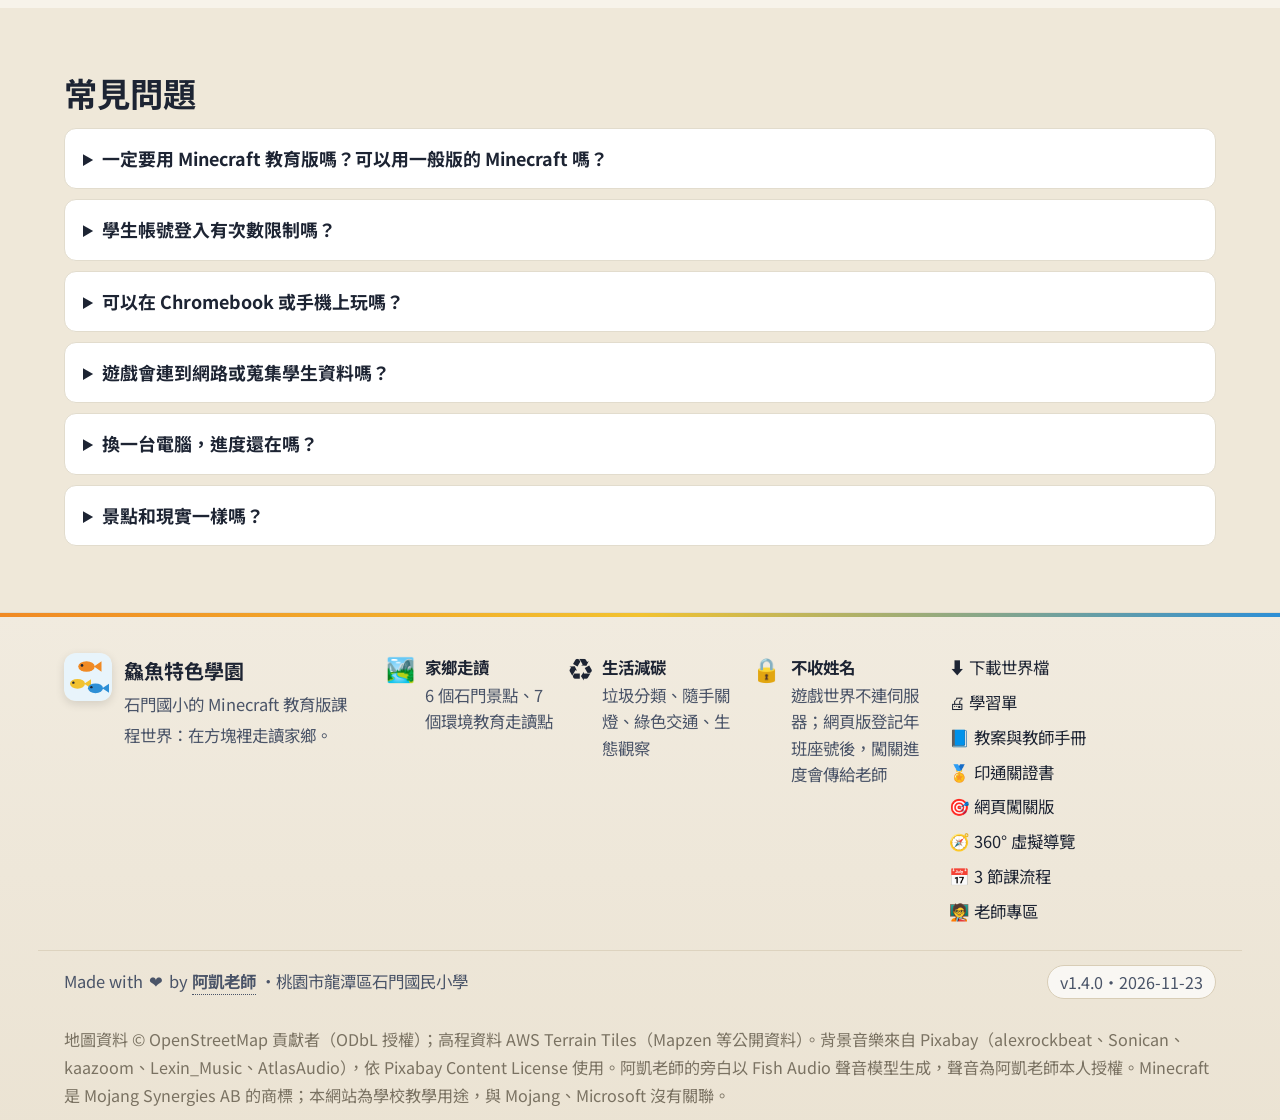
==== commit 30c0a47c: "feat: 網頁版新增生活減碳小遊戲、魔王關與徽章牆 - life.html：垃圾分類（12 種東西）、點拉桿隨手關燈、太陽能板找位置、冷氣調到 26～28 度，附阿凱老師語音 - boss.html" ====
--- a/index.html
+++ b/index.html
@@ -82,6 +82,14 @@
           <img src="assets/quest/s3.jpg" alt="從石門大壩壩頂看溢洪道" loading="lazy" width="960" height="540">
           <span class="bd"><span class="tag">B・360° 虛擬導覽</span><strong>從學園走到石門大壩</strong><span>9 個在遊戲裡拍的 360° 環景：學園大門、鱻字廣場、生態池和石門 6 個景點。點 📖 聽景點故事，點 ❓ 轉動畫面找答案，完成 7 個走讀挑戰。</span><span class="go">開始導覽 →</span></span>
         </a>
+        <a class="web-card" href="life.html" style="--c:var(--leaf)">
+          <img src="assets/solar.jpg" alt="鱻魚學園校舍屋頂的太陽能板" loading="lazy" width="1000" height="560">
+          <span class="bd"><span class="tag">C・生活減碳任務</span><strong>四個每天做得到的小遊戲</strong><span>垃圾分類（12 種東西）、點拉桿隨手關燈、幫太陽能板找位置、把冷氣調到 26～28 度，拿分類高手、節電小尖兵、綠能小博士徽章。</span><span class="go">開始任務 →</span></span>
+        </a>
+        <a class="web-card" href="boss.html" style="--c:#8a3fb0">
+          <img src="assets/quest/cover.jpg" alt="鱻魚學園大門" loading="lazy" width="960" height="540">
+          <span class="bd"><span class="tag">D・魔王關</span><strong>水庫守護者的考驗</strong><span>闖關 4 站＋走讀 7 題後解鎖：排序、配對、是非、選擇共 10 題，3 顆愛心。通過拿第 8 枚徽章，徽章會印在通關證書上。</span><span class="go">挑戰魔王關 →</span></span>
+        </a>
       </div>
     </div>
   </section>
@@ -349,7 +357,7 @@
     <p class="site-credit">Made with <span class="site-credit__heart" aria-label="愛心">❤️</span> by
       <a href="https://cagoooo.github.io/Akai/" target="_blank" rel="noopener noreferrer" class="site-credit__author">阿凱老師</a>
       <span class="footer-school"><span class="footer-dot" aria-hidden="true">・</span>桃園市龍潭區石門國民小學</span></p>
-    <p class="version-tag">v1.3.1・2026-11-18</p>
+    <p class="version-tag">v1.4.0・2026-11-23</p>
   </div>
   <p class="legal">地圖資料 © OpenStreetMap 貢獻者（ODbL 授權）；高程資料 AWS Terrain Tiles（Mapzen 等公開資料）。背景音樂來自 Pixabay（alexrockbeat、Sonican、kaazoom、Lexin_Music、AtlasAudio），依 Pixabay Content License 使用。阿凱老師的旁白以 Fish Audio 聲音模型生成，聲音為阿凱老師本人授權。Minecraft 是 Mojang Synergies AB 的商標；本網站為學校教學用途，與 Mojang、Microsoft 沒有關聯。</p>
 </footer>
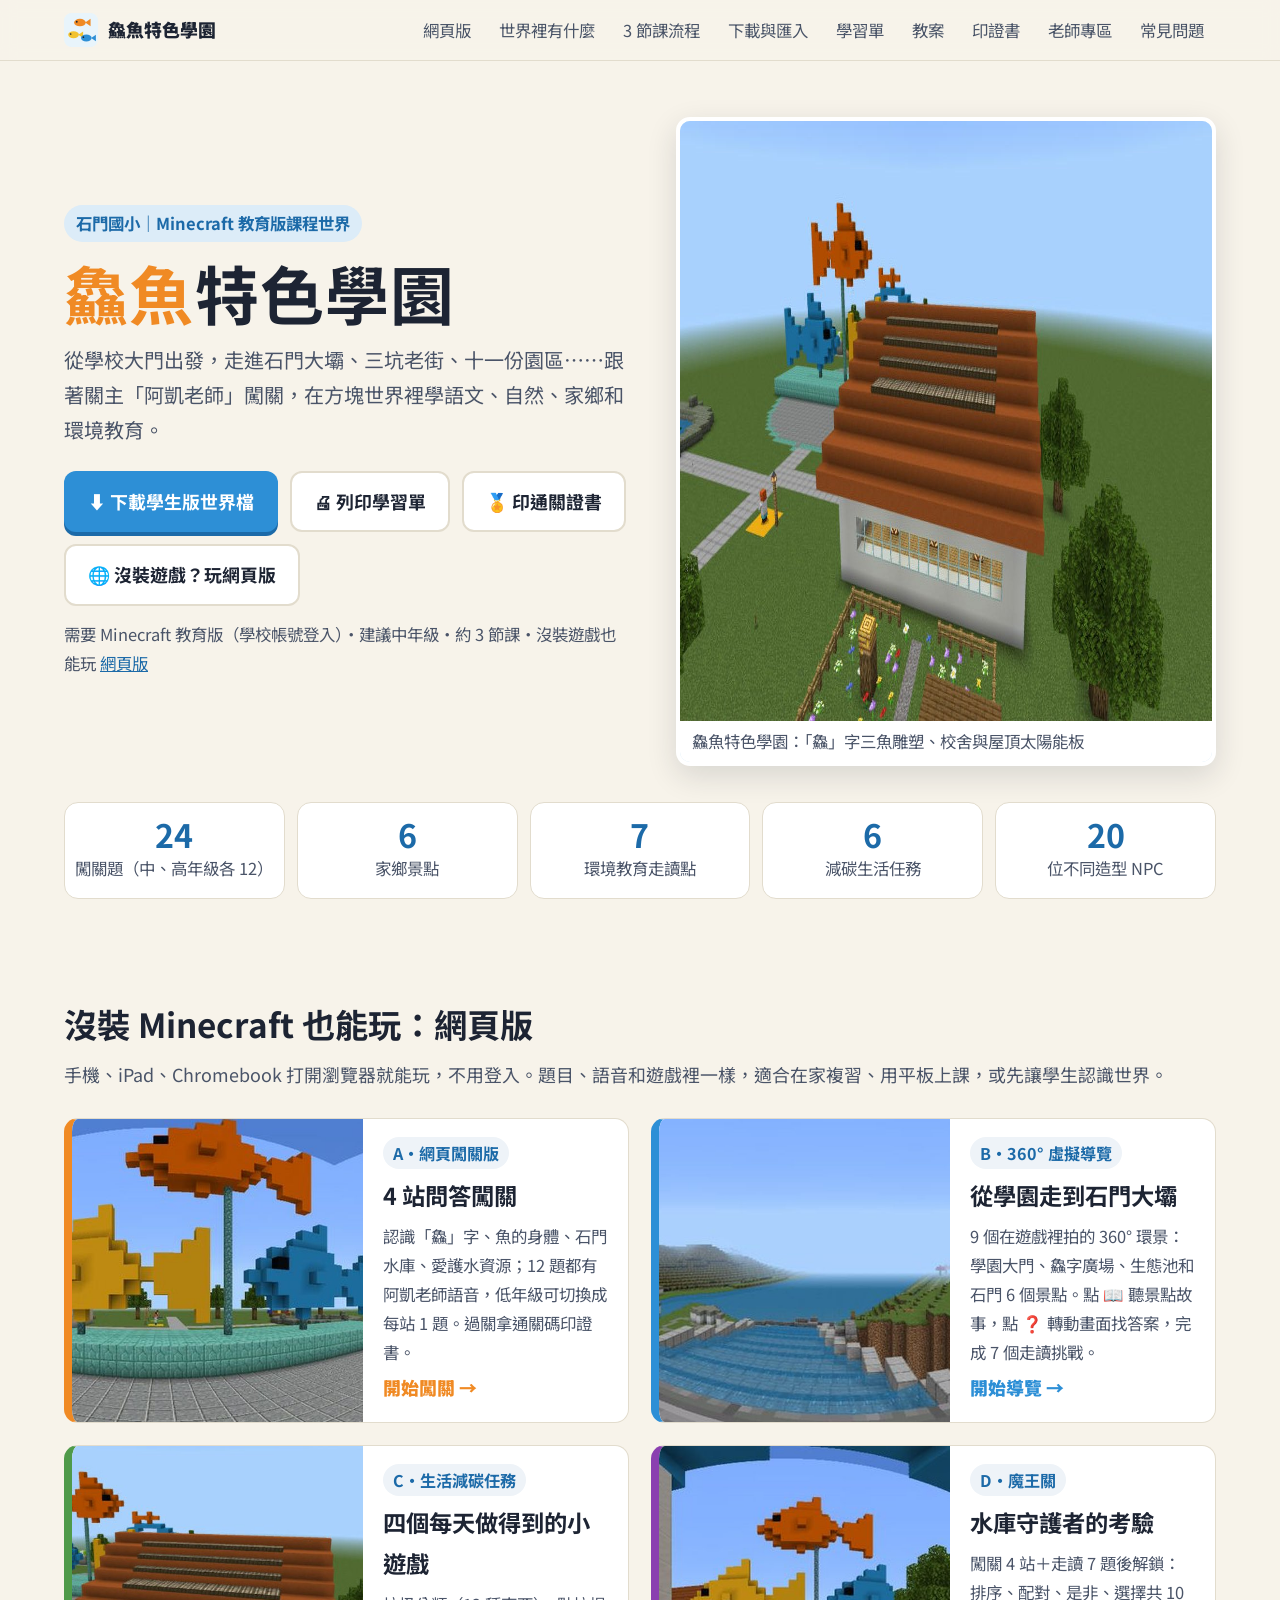
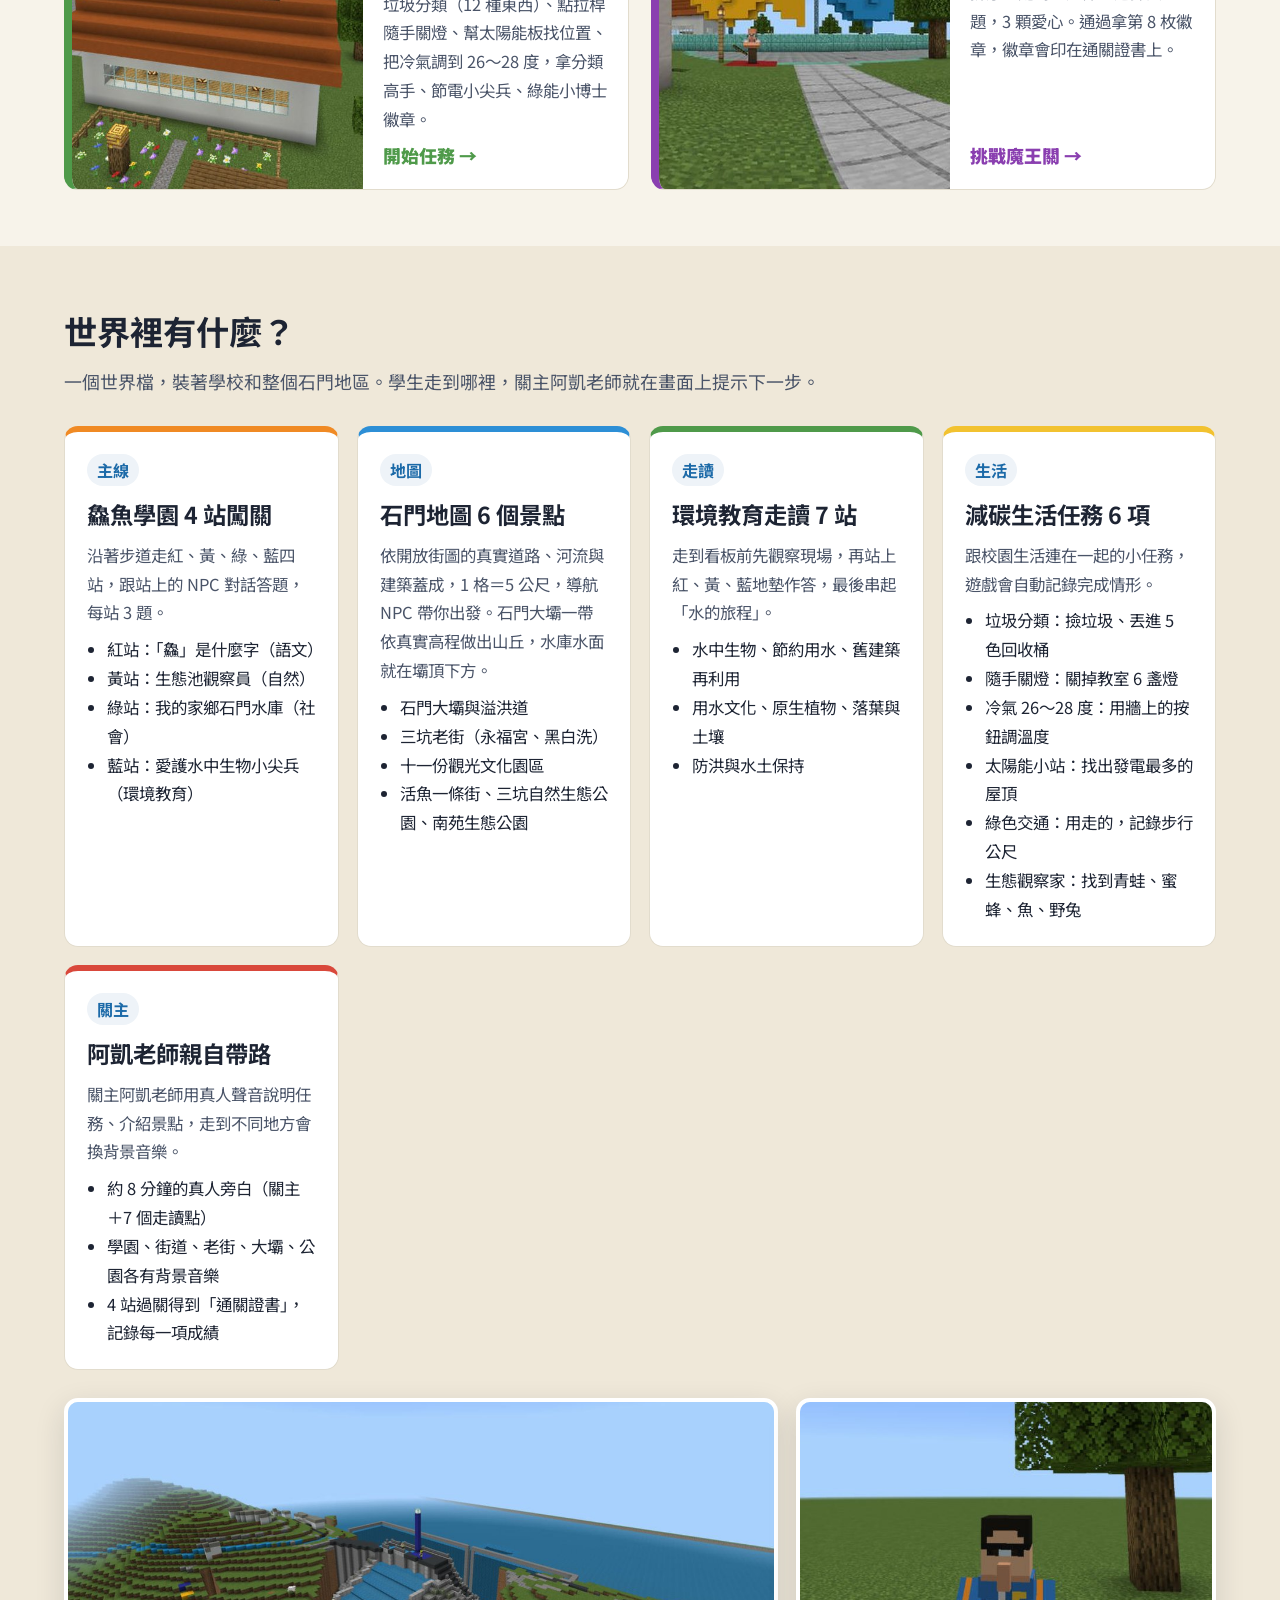
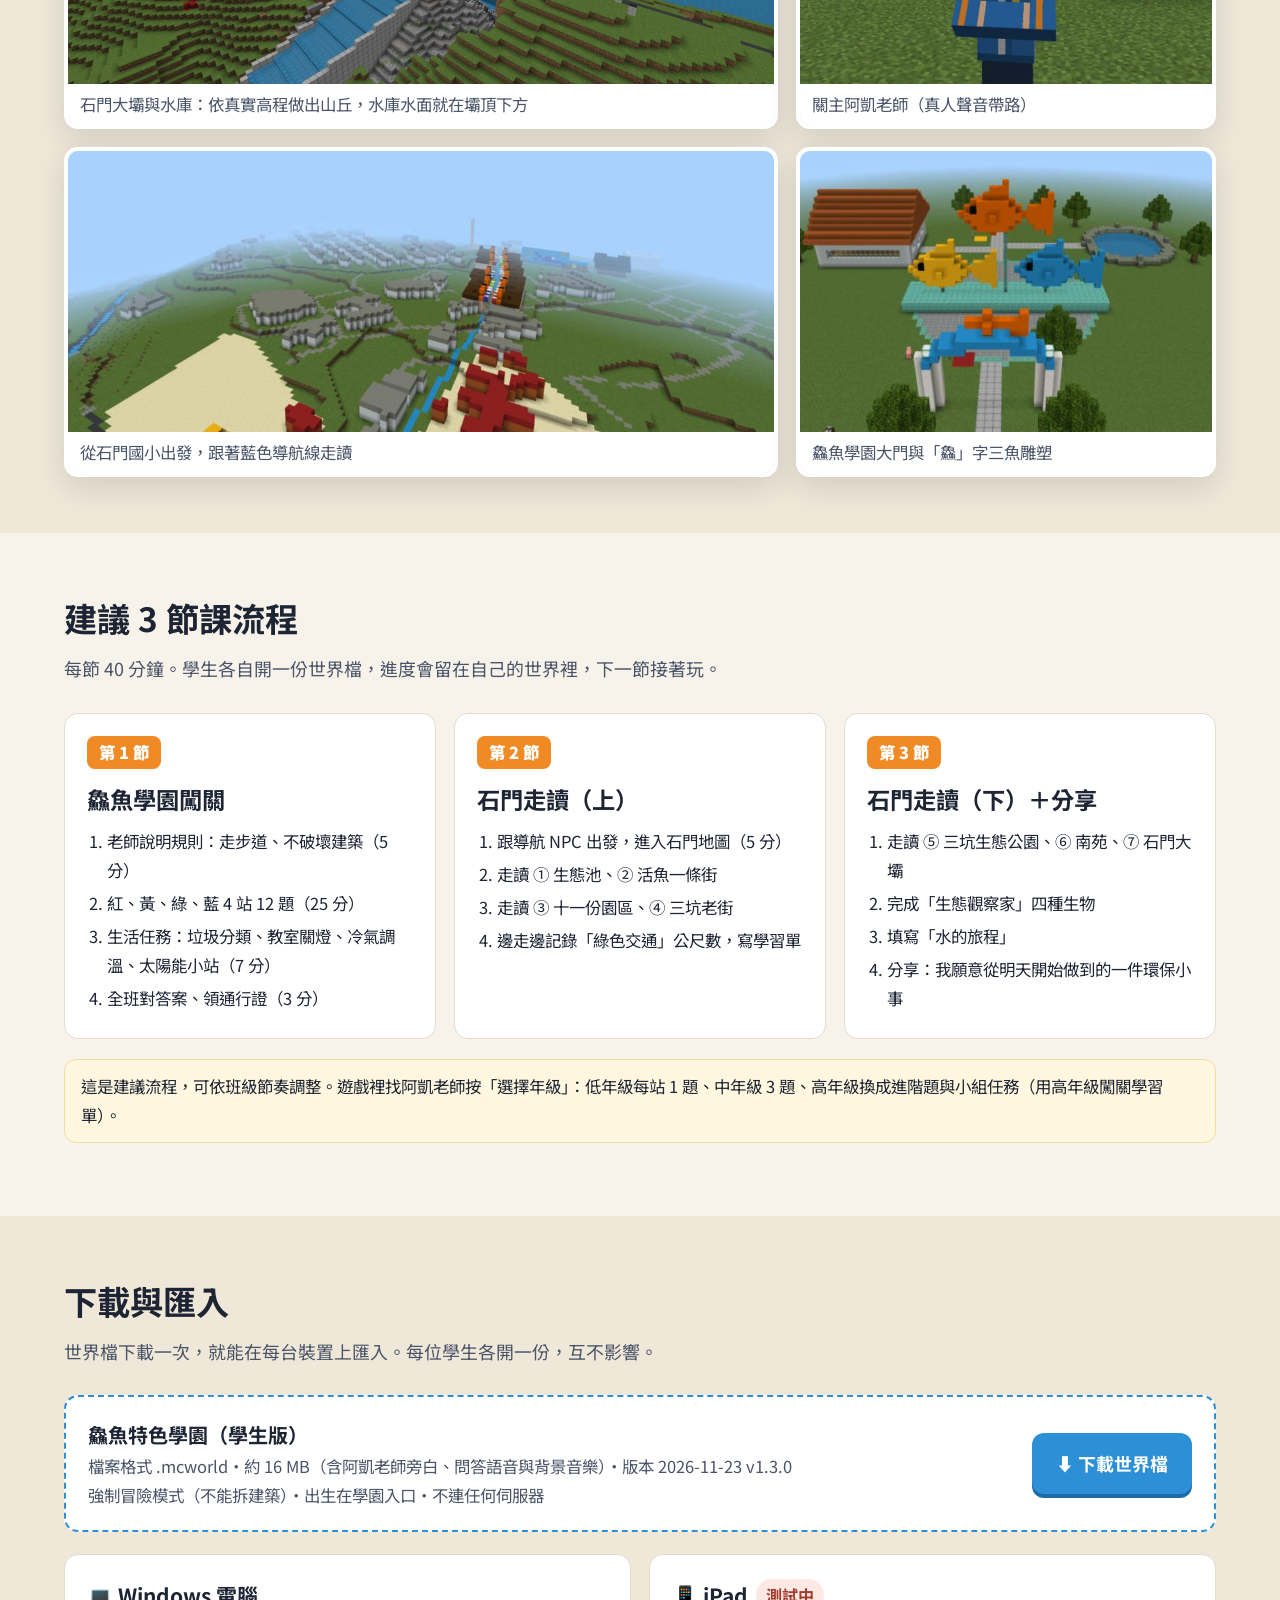
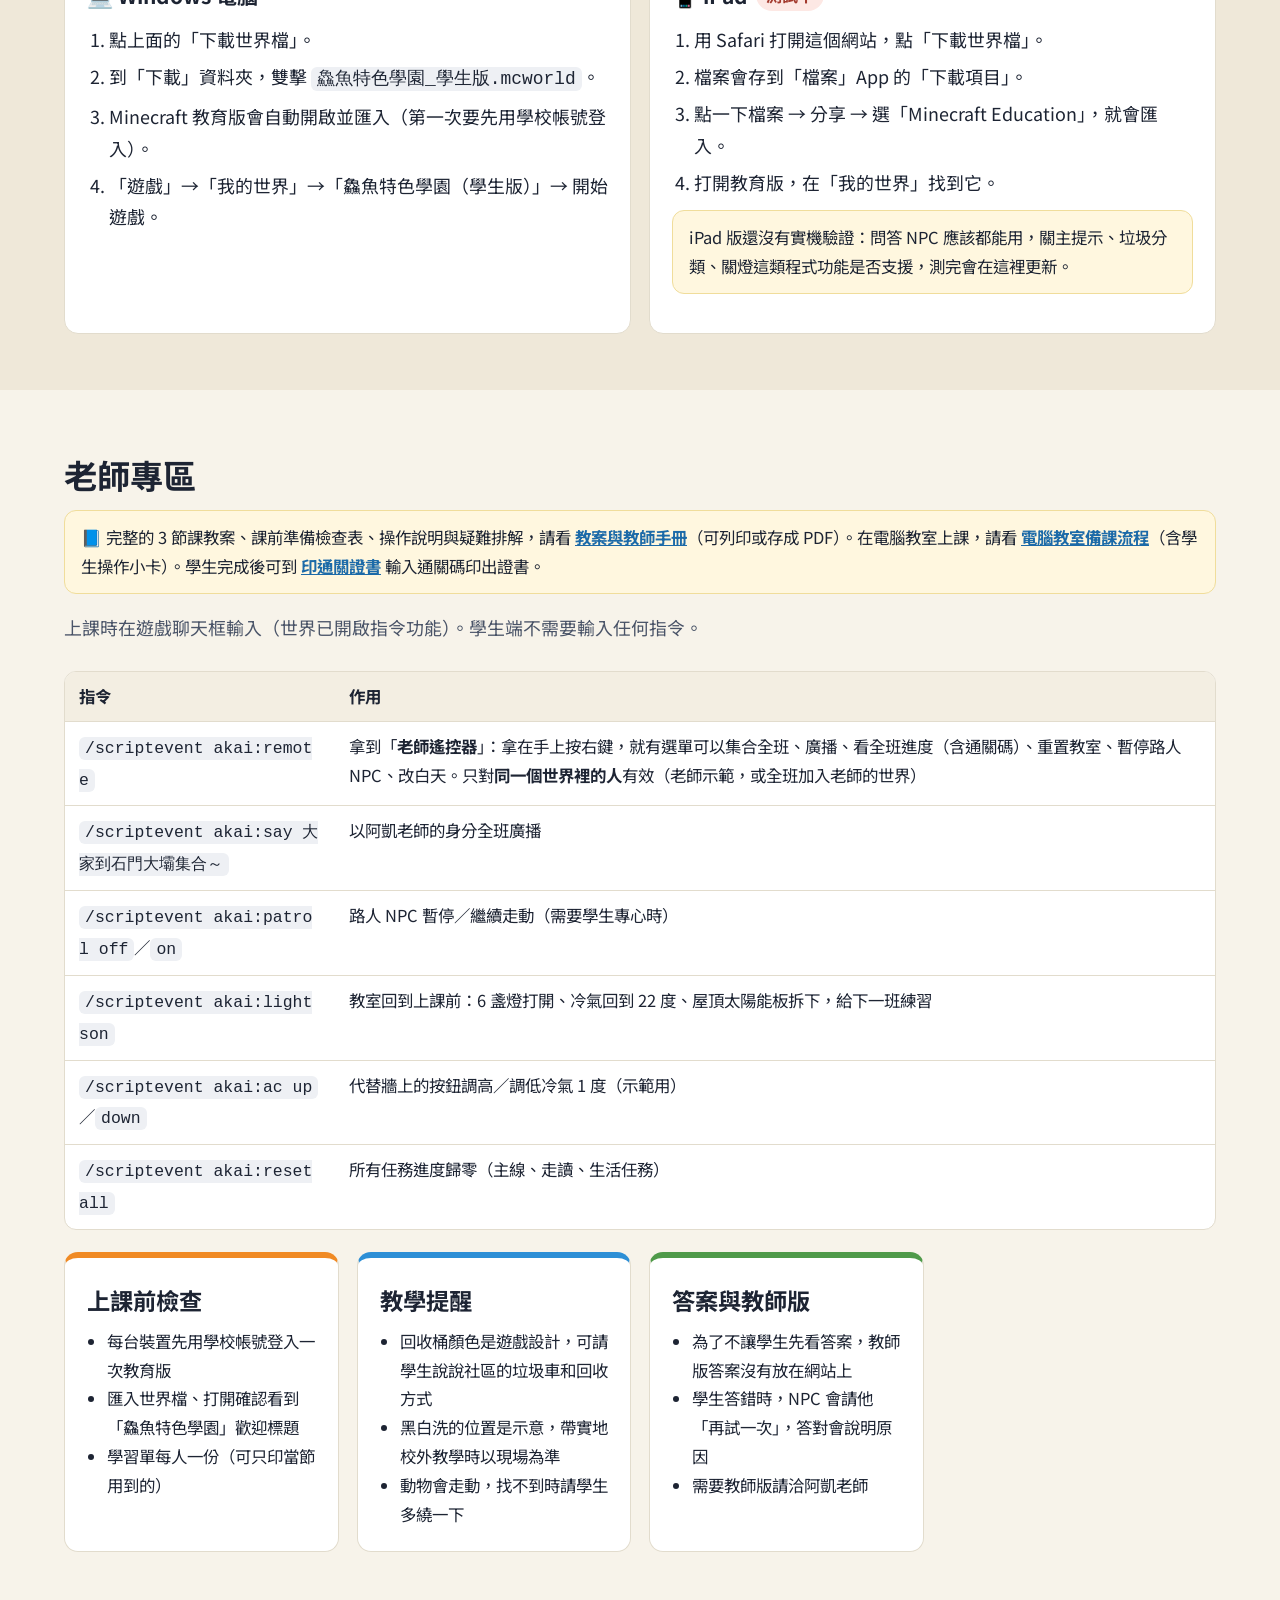
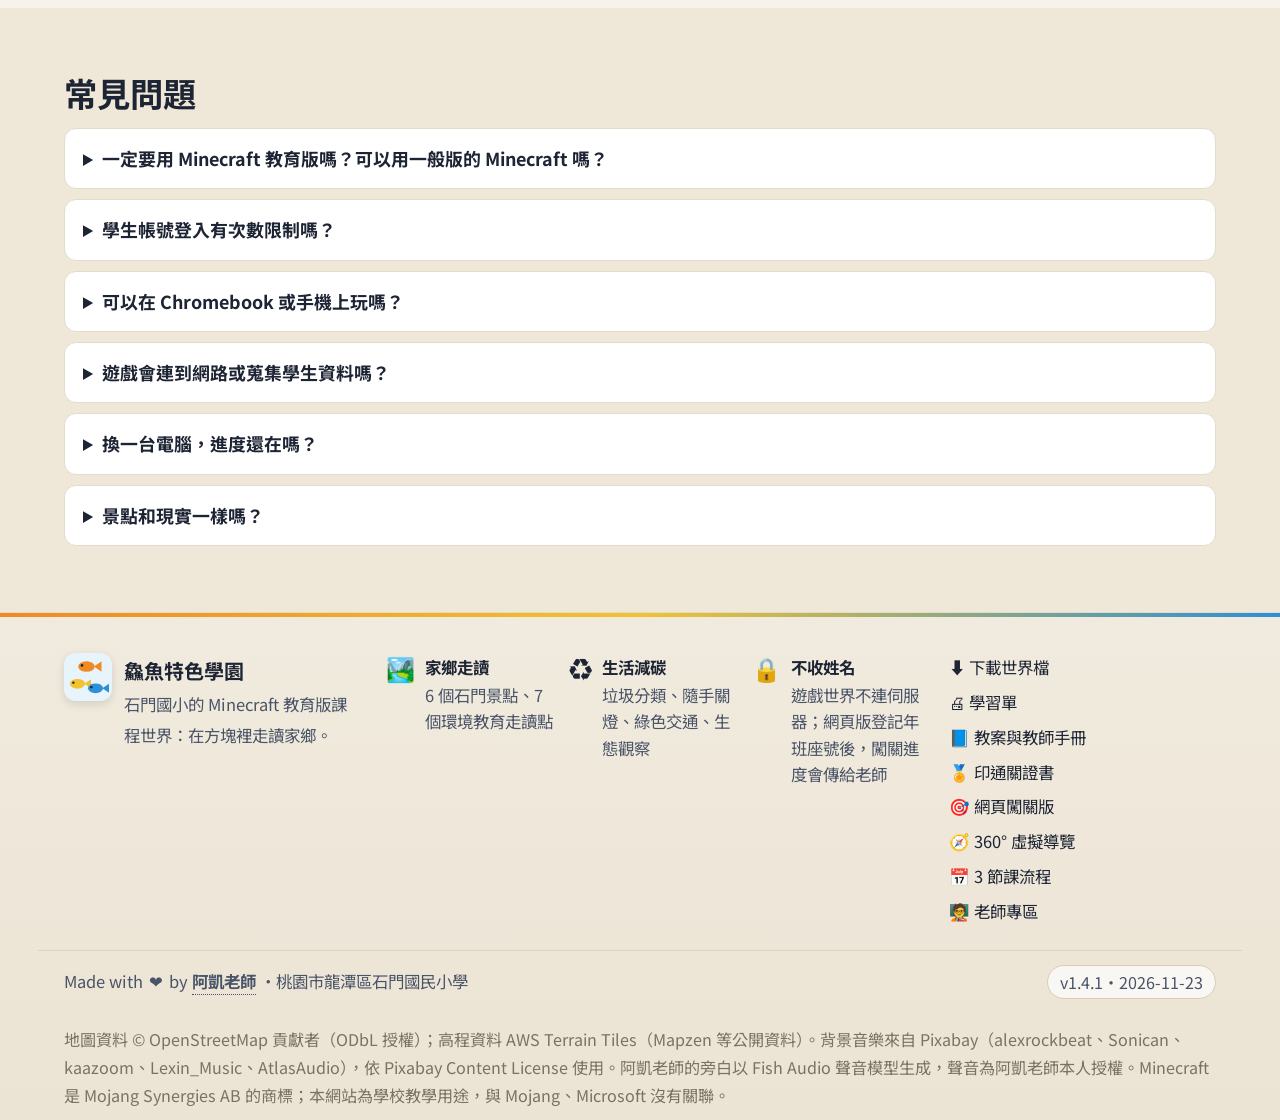
==== commit 2df20432: "chore: 學生版世界檔 v1.3.0：學生版 v1.3.0：遊戲版魔王關（水庫守護者）、8 枚徽章、通關碼第 2 版；修正提示文字的方框 Co-Authored-By: Claude Opus 5" ====
--- a/index.html
+++ b/index.html
@@ -224,7 +224,7 @@
       <div class="download-box">
         <div class="meta">
           <strong>鱻魚特色學園（學生版）</strong>
-          <span>檔案格式 .mcworld・約 16 MB（含阿凱老師旁白、問答語音與背景音樂）・版本 2026-11-18 v1.2.5</span>
+          <span>檔案格式 .mcworld・約 16 MB（含阿凱老師旁白、問答語音與背景音樂）・版本 2026-11-23 v1.3.0</span>
           <span>強制冒險模式（不能拆建築）・出生在學園入口・不連任何伺服器</span>
         </div>
         <a class="btn btn-main" href="downloads/xianyu-academy-student.mcworld" download="鱻魚特色學園_學生版.mcworld">⬇ 下載世界檔</a>
@@ -357,7 +357,7 @@
     <p class="site-credit">Made with <span class="site-credit__heart" aria-label="愛心">❤️</span> by
       <a href="https://cagoooo.github.io/Akai/" target="_blank" rel="noopener noreferrer" class="site-credit__author">阿凱老師</a>
       <span class="footer-school"><span class="footer-dot" aria-hidden="true">・</span>桃園市龍潭區石門國民小學</span></p>
-    <p class="version-tag">v1.4.0・2026-11-23</p>
+    <p class="version-tag">v1.4.1・2026-11-23</p>
   </div>
   <p class="legal">地圖資料 © OpenStreetMap 貢獻者（ODbL 授權）；高程資料 AWS Terrain Tiles（Mapzen 等公開資料）。背景音樂來自 Pixabay（alexrockbeat、Sonican、kaazoom、Lexin_Music、AtlasAudio），依 Pixabay Content License 使用。阿凱老師的旁白以 Fish Audio 聲音模型生成，聲音為阿凱老師本人授權。Minecraft 是 Mojang Synergies AB 的商標；本網站為學校教學用途，與 Mojang、Microsoft 沒有關聯。</p>
 </footer>
